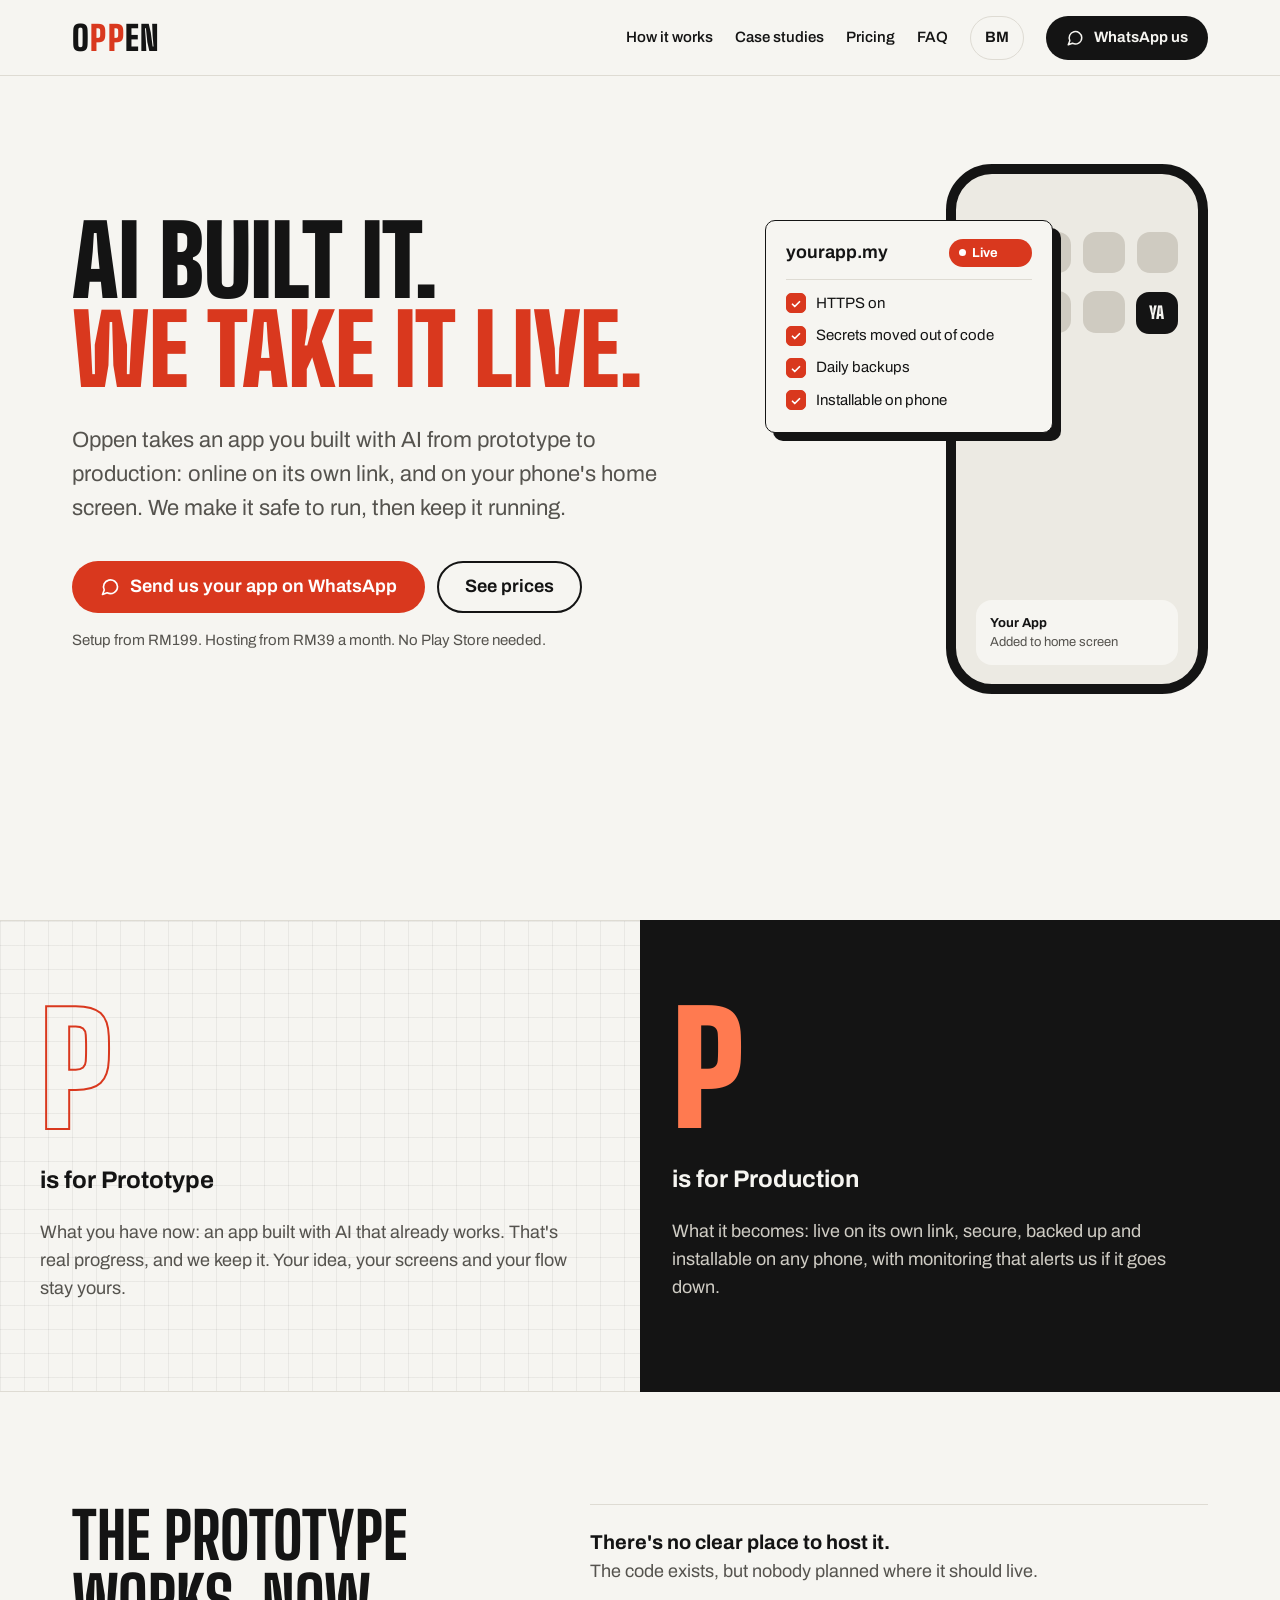
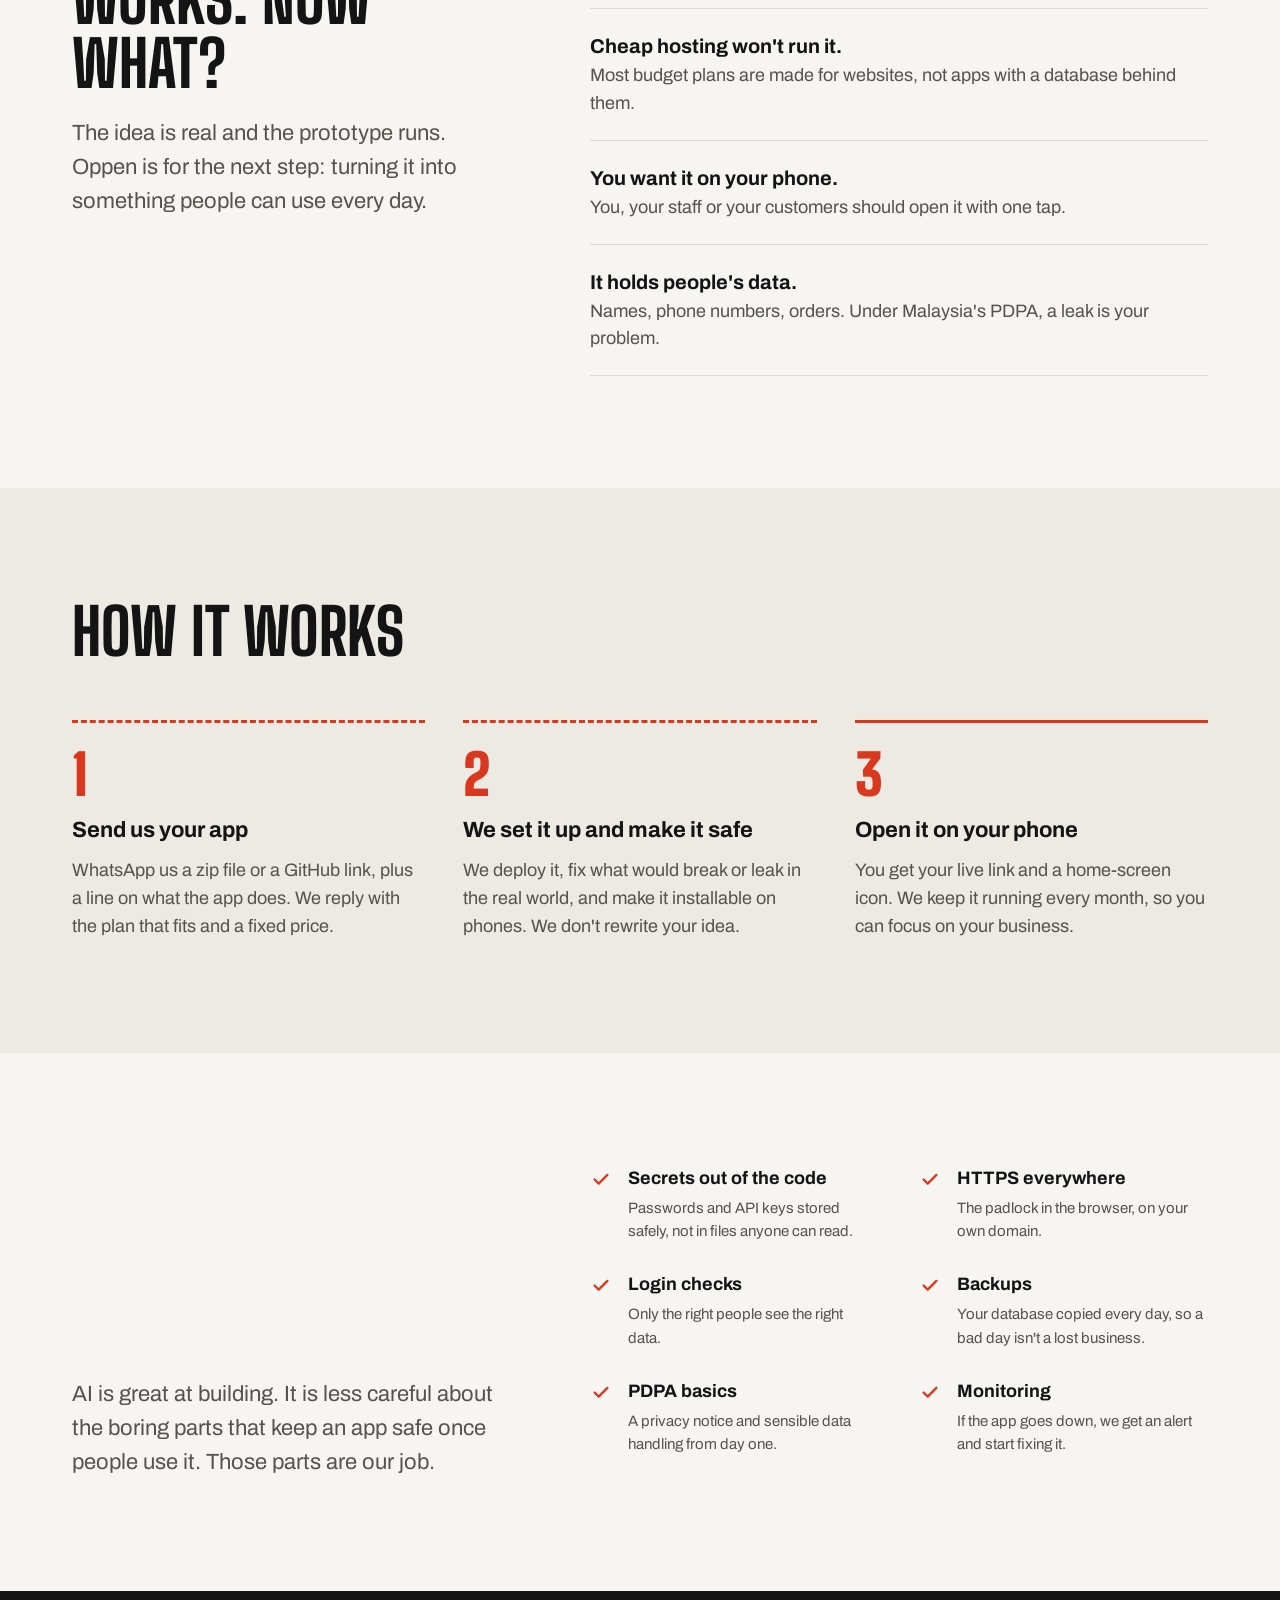
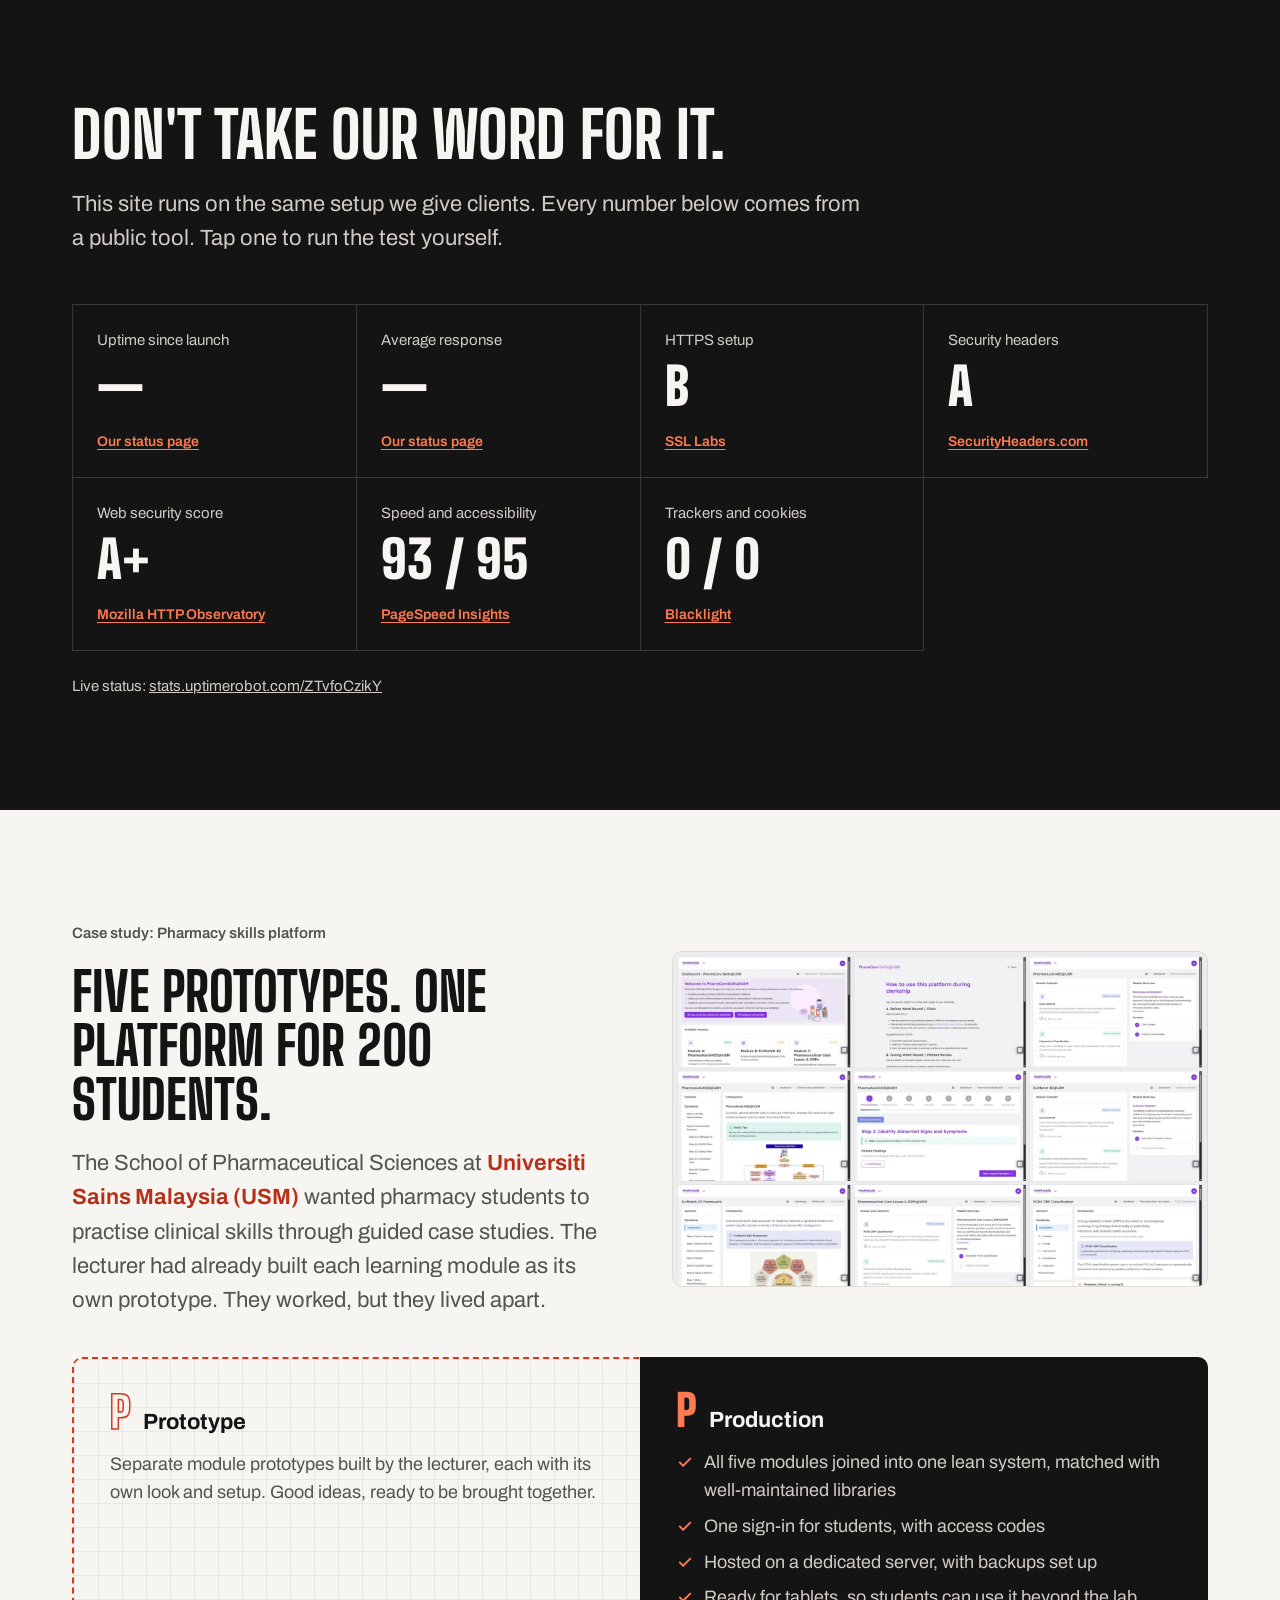
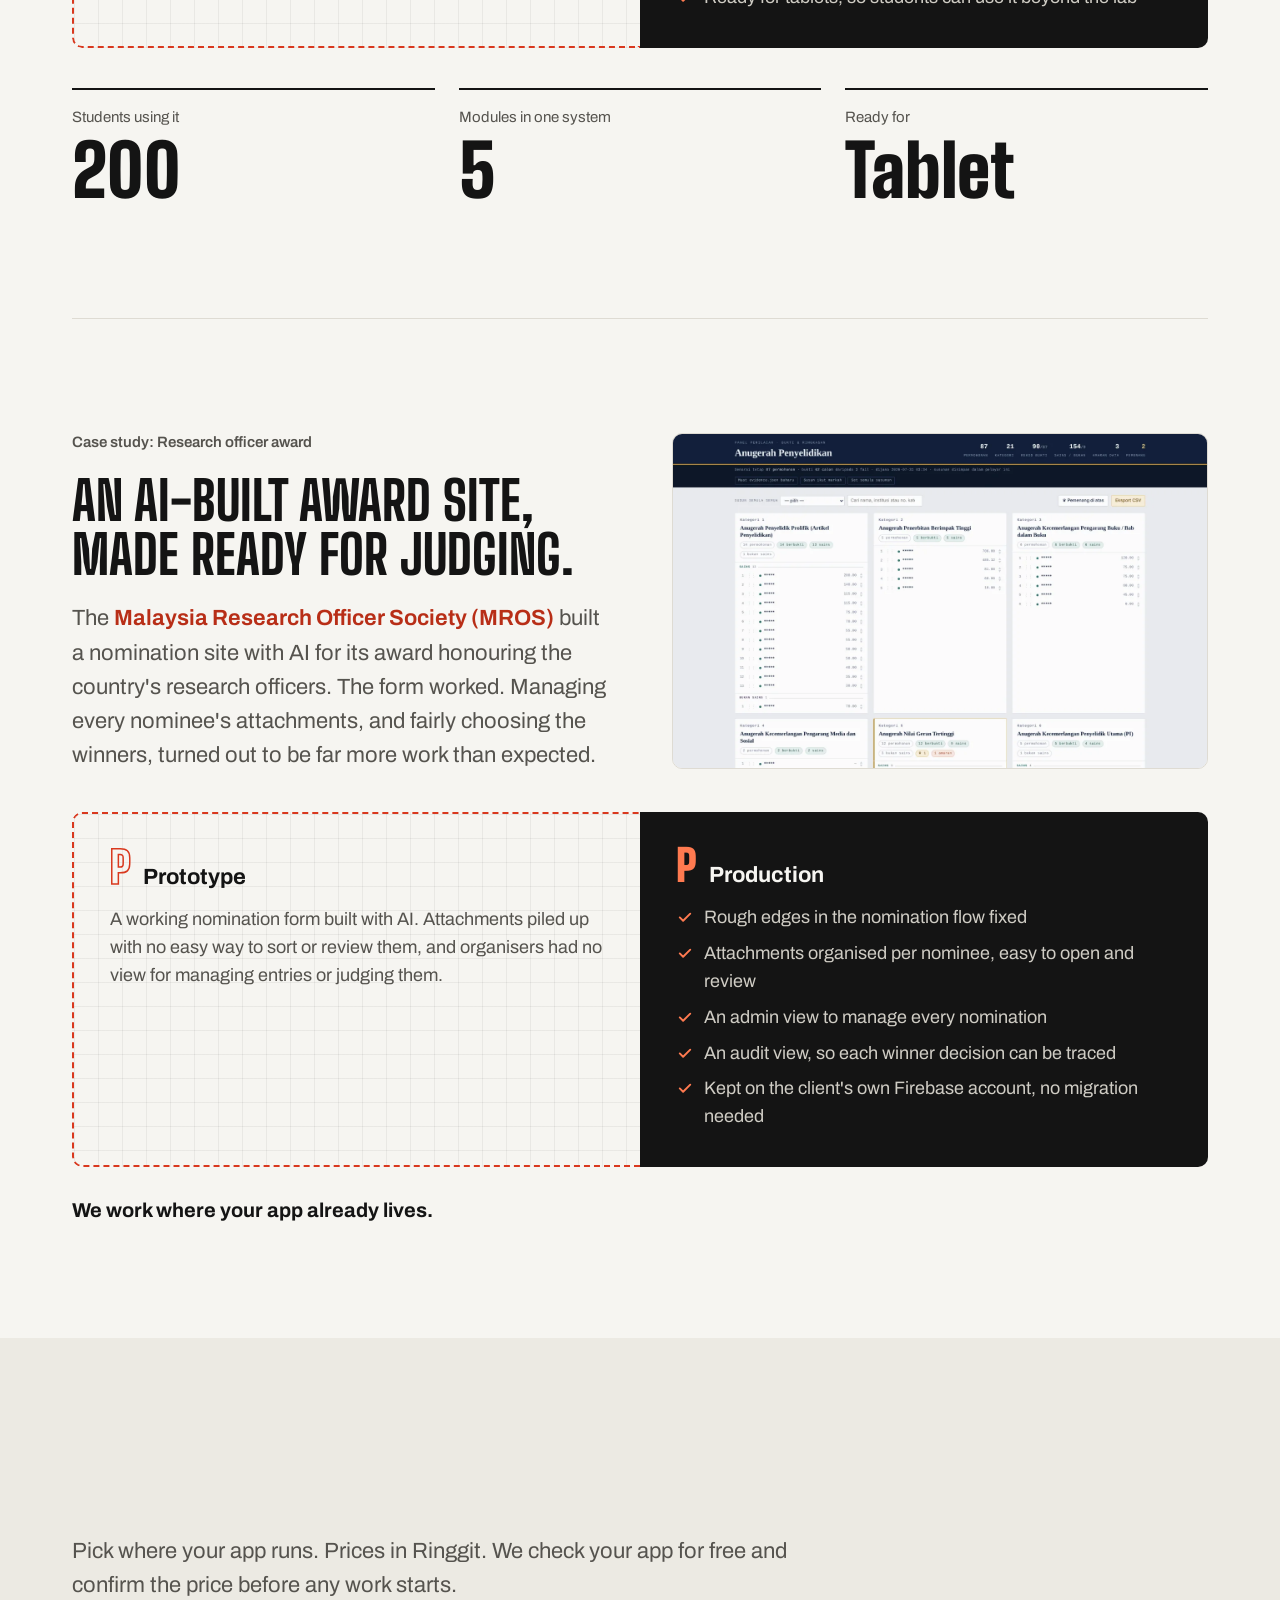
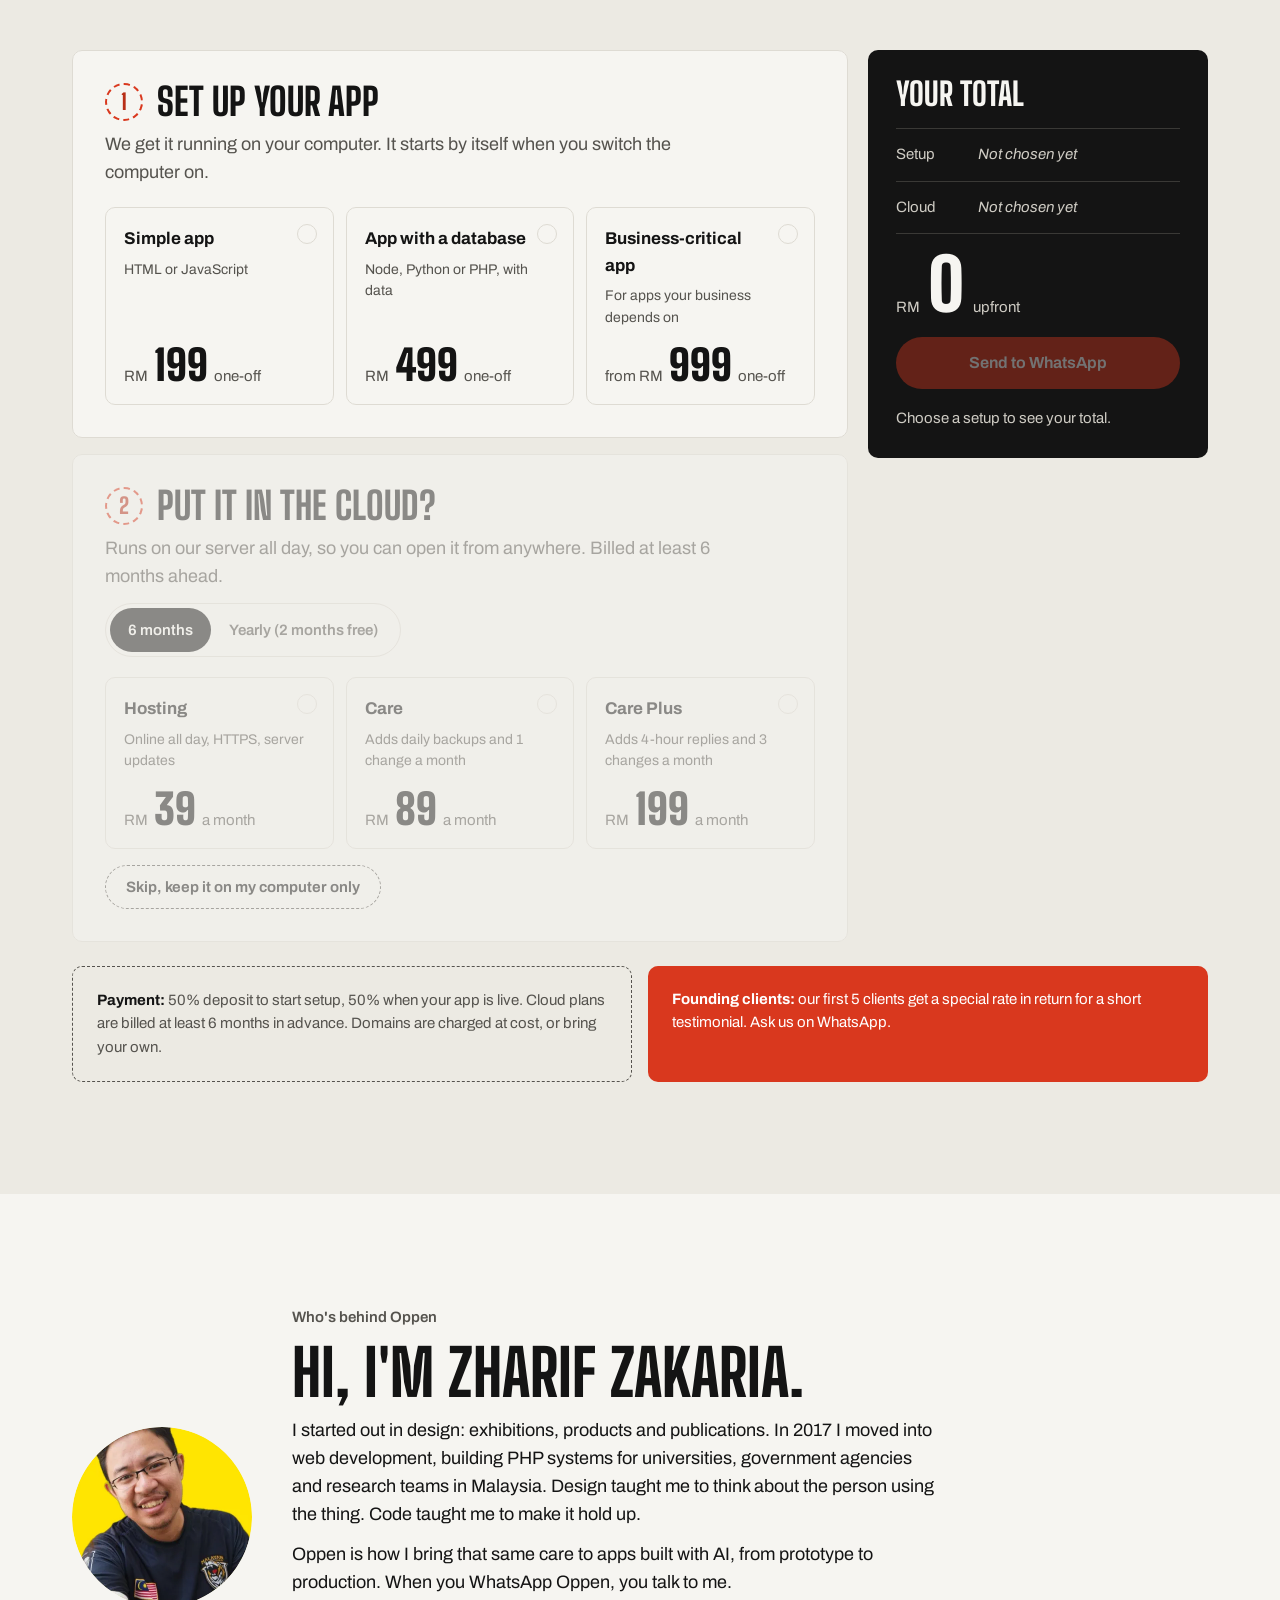
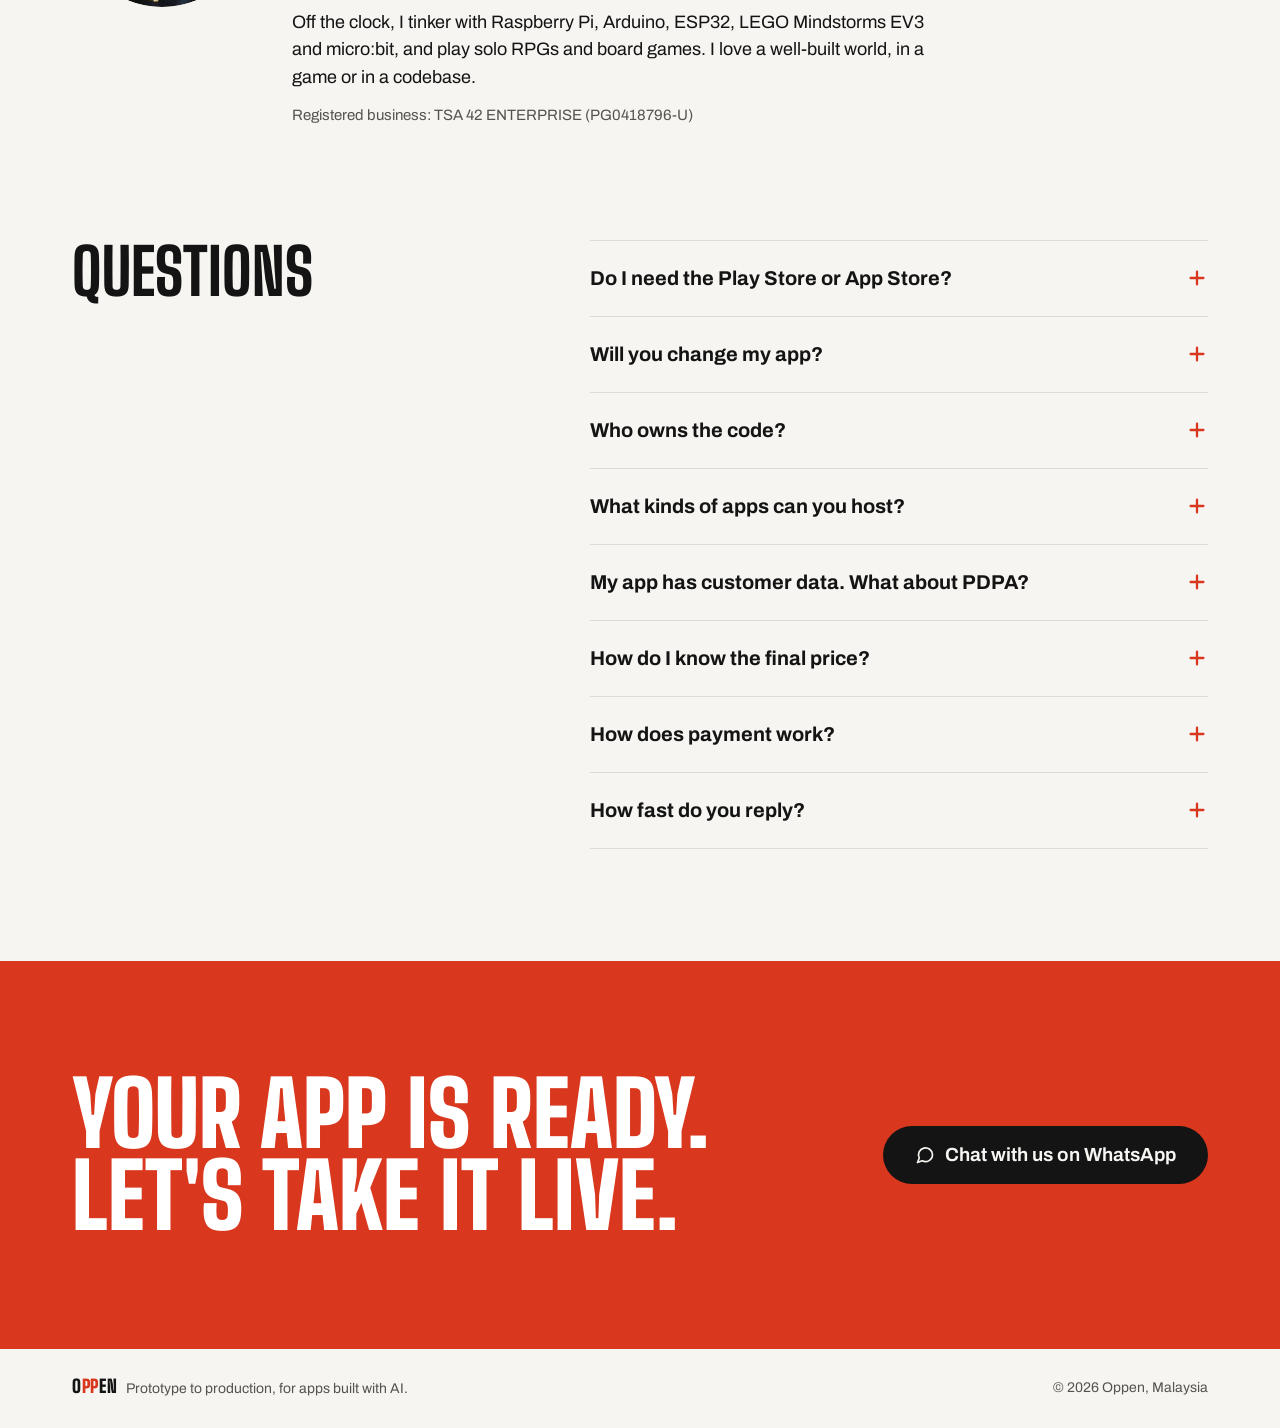
==== index.html @ 7ce80361 "Highlight client names in case studies" ====
<!doctype html>
<html lang="en">
<head>
<meta charset="utf-8">
<meta name="viewport" content="width=device-width, initial-scale=1">
<title>Oppen — AI-built apps, from prototype to production</title>
<link rel="preconnect" href="https://fonts.googleapis.com">
<link rel="preconnect" href="https://fonts.gstatic.com" crossorigin>
<link rel="stylesheet" href="https://fonts.googleapis.com/css2?family=Archivo:wght@400..800&family=Big+Shoulders+Display:wght@300..900&display=swap">
<style>
:root{
  --head:'Big Shoulders Display',sans-serif;
  --paper:#F6F5F1; --panel:#ECEAE3; --ink:#141414; --muted:#55534E; --line:#DEDBD3;
  --blue:#D9381E; --blue-text:#B82E17; --blue-soft:rgba(20,20,20,.06); --green:#D9381E;
  --on-ink:#F6F5F1; --on-ink-muted:#CFCCC4; --ink-line:#3A3936; --green-on-ink:#FF7A50; --blue-on-ink:#FF7A50;
  --s-1:15px; --s0:18px; --s1:24px; --s2:32px; --s3:42px; --s4:56px;
  --wrap:1200px; --gutter:clamp(16px,4vw,32px);
}
*{box-sizing:border-box}
html{scroll-behavior:smooth}
body{margin:0;background:var(--paper);color:var(--ink);font-family:Archivo,system-ui,sans-serif;font-size:var(--s0);line-height:1.55}
img,svg{display:block}
a{color:inherit}
a:hover{color:var(--blue)}
:focus-visible{outline:3px solid var(--blue);outline-offset:3px;border-radius:4px}
.ink :focus-visible,.cta :focus-visible{outline-color:var(--on-ink)}
h1,h2,h3,h4,p,ul,ol,dl,dd{margin:0}
ul,ol{padding:0;list-style:none}
[hidden]{display:none!important}

.wrap{max-width:var(--wrap);margin:0 auto;padding:clamp(64px,9vw,112px) var(--gutter)}
.ink{background:var(--ink);color:var(--on-ink)}
.ink a:hover{color:var(--green-on-ink)}
.panel{background:var(--panel)}

/* Type */
.display{font-weight:800;font-family:var(--head);line-height:1;text-transform:uppercase}
h2.display{font-size:clamp(40px,5vw,64px);max-width:16em}
h3.display{font-size:clamp(34px,4vw,48px)}
.lead{font-size:clamp(19px,1.8vw,22px);max-width:36em;color:var(--muted)}
.ink .lead{color:var(--on-ink-muted)}
.small{font-size:var(--s-1);color:var(--muted)}
.label{font-size:var(--s-1);font-weight:600;color:var(--muted)}
.ink .label,.ink .small{color:var(--on-ink-muted)}
.stack{display:flex;flex-direction:column;gap:20px}
.split{display:grid;grid-template-columns:minmax(0,5fr) minmax(0,7fr);gap:clamp(32px,6vw,80px);align-items:start}

/* Outline = prototype, solid = production */
.grid-paper{background-color:var(--paper);background-image:linear-gradient(var(--blue-soft) 1px,transparent 1px),linear-gradient(90deg,var(--blue-soft) 1px,transparent 1px);background-size:24px 24px}

/* Buttons */
.btn{display:inline-flex;align-items:center;justify-content:center;gap:10px;min-height:52px;padding:0 26px;border-radius:999px;font-weight:650;text-decoration:none;border:2px solid transparent;transition:background-color .15s,color .15s,border-color .15s}
.btn svg{flex-shrink:0}
.btn-live{background:var(--green);color:#fff}
.btn-live:hover{background:#B82E17;color:#fff}
.btn-line{border-color:var(--ink);color:var(--ink)}
.btn-line:hover{background:var(--ink);color:var(--paper)}
.btn-ink{background:var(--ink);color:var(--paper)}
.btn-ink:hover{background:#000;color:#fff}

/* Header */
.site-head{border-bottom:1px solid var(--line)}
.site-head nav{max-width:var(--wrap);margin:0 auto;padding:14px var(--gutter);display:flex;flex-wrap:wrap;align-items:center;justify-content:space-between;gap:12px 24px}
.logo{font-weight:900;font-family:var(--head);font-size:34px;letter-spacing:.04em;line-height:1;text-decoration:none;color:var(--ink)}
.logo span{color:var(--green)}
.nav-links{display:flex;flex-wrap:wrap;align-items:center;gap:4px 22px;font-size:var(--s-1);font-weight:550}
.nav-links a:not(.btn){text-decoration:none;padding:12px 0}
.lang{min-height:44px;padding:0 14px;border:1.5px solid var(--line);border-radius:999px;background:none;font:inherit;font-weight:650;color:var(--ink);cursor:pointer}
.lang:hover{border-color:var(--ink)}
.nav-links .btn{min-height:44px;padding:0 18px}

/* Hero */
.hero{display:grid;grid-template-columns:minmax(0,7fr) minmax(0,5fr);gap:clamp(40px,6vw,72px);align-items:center;padding-top:clamp(48px,7vw,88px)}
.hero h1{font-family:var(--head);font-weight:900;font-size:clamp(52px,7.6vw,100px);line-height:.92;letter-spacing:-.01em;text-transform:uppercase}
.hero h1 span{display:block}
.hero h1 .go-live{color:var(--green);-webkit-text-stroke:2px transparent;animation:go-live 1.1s cubic-bezier(.6,0,.2,1) .35s both}
.hero .lead{margin-top:28px}
.hero-cta{display:flex;flex-wrap:wrap;gap:12px;margin-top:36px}
.hero .small{margin-top:16px}
@keyframes go-live{
  from{font-weight:300;color:transparent;-webkit-text-stroke-color:var(--blue)}
  55%{color:transparent;-webkit-text-stroke-color:var(--blue)}
  to{font-weight:900;color:var(--green);-webkit-text-stroke-color:transparent}
}

.launch{position:relative;min-height:540px;display:flex;justify-content:flex-end}
.phone{width:262px;height:530px;border:10px solid var(--ink);border-radius:46px;background:var(--panel);padding:58px 20px 20px;display:flex;flex-direction:column}
.apps{display:grid;grid-template-columns:repeat(4,minmax(0,1fr));gap:18px 12px}
.apps span{aspect-ratio:1;border-radius:13px;background:#CFCBC1}
.apps .target{background:var(--ink);border:2px solid var(--ink);display:flex;align-items:center;justify-content:center;color:var(--paper);font-weight:900;font-family:var(--head);font-size:17px;animation:land .6s cubic-bezier(.3,1.6,.5,1) 2.55s both}
@keyframes land{
  from{background:transparent;border:2px dashed var(--blue);color:transparent;transform:scale(1)}
  60%{transform:scale(1.14)}
  to{background:var(--ink);border:2px solid var(--ink);color:var(--paper);transform:scale(1)}
}
.toast{margin-top:auto;padding:14px;border-radius:16px;background:var(--paper);font-size:13px;line-height:1.4;animation:rise .45s ease-out 2.9s both}
.toast b{display:block}
.toast span{color:var(--muted)}
@keyframes rise{from{opacity:0;transform:translateY(12px)}}

.deploy{position:absolute;left:0;top:56px;width:288px;max-width:calc(100% - 40px);padding:18px 20px 20px;border-radius:10px;background:var(--paper);border:1.5px solid var(--ink);box-shadow:8px 8px 0 var(--ink);z-index:1}

/* Pointer parallax: JS sets --mx/--my in -1..1; the card sits nearer than the phone */
.launch{--mx:0;--my:0;perspective:1200px}
.phone,.deploy{transition:transform .6s cubic-bezier(.2,.7,.2,1),box-shadow .6s cubic-bezier(.2,.7,.2,1)}
.phone{transform:translate3d(calc(var(--mx) * -10px),calc(var(--my) * -8px),0) rotateY(calc(var(--mx) * 7deg)) rotateX(calc(var(--my) * -5deg))}
.deploy{transform:translate3d(calc(var(--mx) * 22px),calc(var(--my) * 16px),0);box-shadow:calc(8px - var(--mx) * 6px) calc(8px - var(--my) * 6px) 0 var(--ink)}
.deploy-head{display:flex;justify-content:space-between;align-items:center;gap:12px;font-weight:650;padding-bottom:12px;margin-bottom:12px;border-bottom:1px solid var(--line)}
.status{position:relative;display:inline-grid;font-size:13px;font-weight:700}
.status span{grid-area:1/1;display:inline-flex;align-items:center;gap:6px;padding:3px 10px;border-radius:999px;white-space:nowrap}
.st-proto{border:1.5px dashed var(--blue);color:var(--blue-text);animation:fade-out .25s ease 2.45s both}
.st-live{background:var(--green);color:#fff;animation:fade-in .25s ease 2.45s both}
.st-live::before{content:"";width:7px;height:7px;border-radius:50%;background:#fff}
@keyframes fade-out{to{opacity:0}}
@keyframes fade-in{from{opacity:0}}
.deploy ul{display:flex;flex-direction:column;gap:9px;font-size:var(--s-1)}
.deploy li{display:flex;align-items:center;gap:10px;animation:done-text .3s ease calc(.9s + var(--i) * .35s) both}
.box{flex-shrink:0;width:20px;height:20px;border-radius:5px;background:var(--green);border:1.5px solid var(--green);display:flex;align-items:center;justify-content:center;animation:done-box .3s ease calc(.9s + var(--i) * .35s) both}
.box path{stroke-dasharray:20;stroke-dashoffset:0;animation:draw .3s ease calc(1s + var(--i) * .35s) both}
@keyframes done-text{from{color:var(--blue-text)}}
@keyframes done-box{from{background:transparent;border:1.5px dashed var(--blue)}}
@keyframes draw{from{stroke-dashoffset:20}}

/* Two P's: half blueprint, half production */
.two-p{display:grid;grid-template-columns:1fr 1fr}
.two-p > div{padding:clamp(48px,7vw,88px) var(--gutter);display:flex;flex-direction:column;gap:14px}
.two-p .proto-side{border-top:1px solid var(--line);border-bottom:1px solid var(--line)}
.two-p .inner{max-width:calc(var(--wrap) / 2 - var(--gutter));width:100%}
.two-p .proto-side .inner{margin-left:auto}
.big-p{font-weight:900;font-family:var(--head);font-size:clamp(96px,12vw,168px);line-height:.8}
.proto-side .big-p{color:transparent;-webkit-text-stroke:2px var(--blue)}
.prod-side .big-p{color:var(--green-on-ink)}
.two-p h3{font-size:var(--s1);font-weight:700;margin-top:10px}
.proto-side p{color:var(--muted);max-width:30em}
.prod-side p{color:var(--on-ink-muted);max-width:30em}
.why-head{padding-bottom:40px}

/* Lists */
.issues li{padding:22px 0;border-top:1px solid var(--line)}
.issues li:last-child{border-bottom:1px solid var(--line)}
.issues strong{display:block;font-weight:700;font-size:20px}
.issues span{color:var(--muted)}

.steps{display:grid;grid-template-columns:repeat(3,minmax(0,1fr));gap:clamp(20px,3vw,40px);margin-top:56px}
.steps li{padding-top:24px;border-top:3px dashed var(--blue);display:flex;flex-direction:column;gap:10px}
.steps li:last-child{border-top:3px solid var(--green)}
.step-n{font-weight:900;font-family:var(--head);font-size:var(--s4);line-height:1;color:var(--blue)}
.steps li:last-child .step-n{color:var(--green)}
.steps h3{font-size:22px;font-weight:700}
.steps p{color:var(--muted)}

.fixes{display:grid;grid-template-columns:repeat(2,minmax(0,1fr));gap:28px 40px}
.fixes li{display:grid;grid-template-columns:24px 1fr;gap:4px 14px}
.fixes svg{grid-row:span 2;margin-top:3px;color:var(--green)}
.fixes strong{font-weight:700}
.fixes span{color:var(--muted);font-size:var(--s-1)}

/* Proof */
.proofs{display:grid;grid-template-columns:repeat(auto-fill,minmax(250px,1fr));margin-top:48px;padding:1px 0 0 1px}
.proofs li{display:flex;border:1px solid var(--ink-line);margin:-1px 0 0 -1px}
.proofs a{flex-grow:1;display:flex;flex-direction:column;gap:8px;min-height:172px;padding:24px;background:var(--ink);text-decoration:none;color:var(--on-ink);transition:background-color .15s}
.proofs a:hover{background:#1F1E1C;color:var(--on-ink)}
.proofs .k{font-size:var(--s-1);color:var(--on-ink-muted)}
.proofs .v{font-weight:900;font-family:var(--head);font-size:52px;line-height:1}
.proofs .src{margin-top:auto;font-size:14px;font-weight:600;color:var(--green-on-ink);text-decoration:underline;text-underline-offset:3px}
.status-line{margin-top:24px}

/* Case studies */
.case .display{font-size:clamp(36px,4.2vw,56px)}
.case + .case{margin-top:clamp(72px,9vw,112px);padding-top:clamp(72px,9vw,112px);border-top:1px solid var(--line)}
.case-intro{display:grid;grid-template-columns:minmax(0,1fr) minmax(0,1fr);gap:clamp(32px,5vw,64px);align-items:center}
/* Zoom at cursor: JS sets --zx/--zy to the pointer position in % */
.zoom{overflow:hidden;border-radius:10px;border:1px solid var(--line)}
.zoom img{display:block;width:100%;height:auto;transform-origin:var(--zx,50%) var(--zy,50%);transition:transform .25s ease}
@media (hover:hover) and (pointer:fine){
  .zoom{cursor:zoom-in}
  .zoom:hover img{transform:scale(2)}
}
.compare{display:grid;grid-template-columns:minmax(0,1fr) minmax(0,1fr);margin-top:40px;border-radius:10px;overflow:hidden}
.compare > div{padding:clamp(24px,3vw,36px);display:flex;flex-direction:column;gap:12px}
.compare .proto-side{border:2px dashed var(--blue);border-right:0;border-radius:10px 0 0 10px}
.compare h4{display:flex;align-items:baseline;gap:12px;font-size:22px;font-weight:700}
.compare h4 b{font-weight:900;font-family:var(--head);font-size:44px;line-height:.8}
.compare .proto-side h4 b{color:transparent;-webkit-text-stroke:1.5px var(--blue)}
.compare .prod-side h4 b{color:var(--green-on-ink)}
.compare .proto-side p{color:var(--muted)}
.compare ul{display:flex;flex-direction:column;gap:8px;color:var(--on-ink-muted)}
.compare li{display:grid;grid-template-columns:18px 1fr;gap:10px}
.compare li svg{margin-top:4px;color:var(--green-on-ink)}
.stats{display:grid;grid-template-columns:repeat(3,minmax(0,1fr));gap:24px;margin-top:40px}
.stats div{border-top:2px solid var(--ink);padding-top:16px}
.stats dt{font-size:var(--s-1);color:var(--muted)}
.stats dd{font-weight:900;font-family:var(--head);font-size:clamp(40px,6vw,72px);line-height:1;margin-top:4px}
.case-note{margin-top:28px;font-size:20px;font-weight:700}
.client{color:var(--blue-text);font-weight:650}

/* Pricing */
.wizard{display:grid;grid-template-columns:minmax(0,1fr) 340px;gap:20px;margin-top:48px;align-items:start}
.wstep{min-width:0;margin:0;padding:clamp(22px,3vw,32px);border:1.5px solid var(--line);border-radius:10px;background:var(--paper);transition:opacity .3s}
.wstep + .wstep{margin-top:16px}
.wstep:disabled{opacity:.45}
.wstep legend{float:left;width:100%;padding:0;display:flex;align-items:center;gap:14px;font-family:var(--head);font-weight:800;text-transform:uppercase;font-size:clamp(28px,3vw,38px);line-height:1}
.wnum{flex-shrink:0;width:38px;height:38px;border-radius:50%;border:2px dashed var(--blue);color:var(--blue-text);display:inline-flex;align-items:center;justify-content:center;font-size:22px;transition:background-color .25s,color .25s,border-color .25s}
.wstep.done .wnum{background:var(--green);border:2px solid var(--green);color:#fff}
.wsub{clear:both;padding-top:10px;color:var(--muted);max-width:34em}
.whead{clear:both;display:flex;flex-wrap:wrap;align-items:center;justify-content:space-between;gap:12px 20px}
.whead .wsub{padding-top:10px}
.wopts{display:grid;grid-template-columns:repeat(3,minmax(0,1fr));gap:12px;margin-top:20px}
.wopt{position:relative;display:flex;flex-direction:column;gap:6px;padding:18px 18px 16px;border:1.5px solid var(--line);border-radius:10px;background:var(--paper);cursor:pointer;transition:border-color .15s,box-shadow .2s,transform .2s}
.wopt input{position:absolute;opacity:0;pointer-events:none}
.wopt::after{content:"";position:absolute;top:16px;right:16px;width:18px;height:18px;border-radius:50%;border:1.5px solid var(--line);transition:background-color .15s,border-color .15s}
.wopt:hover{border-color:var(--muted)}
.wopt:has(input:checked){border-color:var(--ink);box-shadow:5px 5px 0 var(--ink);transform:translate(-2px,-2px)}
.wopt:has(input:checked)::after{background:var(--green);border-color:var(--green);box-shadow:inset 0 0 0 3px var(--paper)}
.wopt:has(input:focus-visible){outline:3px solid var(--blue);outline-offset:3px}
.wstep:disabled .wopt,.wstep:disabled .wskip{cursor:not-allowed}
.wopt b{font-size:17px;font-weight:700;padding-right:26px}
.wopt .tag{font-size:14px;color:var(--muted)}
.rec{display:none;margin-left:6px;padding:2px 8px;border-radius:999px;background:var(--panel);font-size:12px;font-weight:700;color:var(--blue-text);vertical-align:2px;white-space:nowrap}
.wopt.fits .rec{display:inline-block}
.wprice{margin-top:auto;padding-top:10px;display:flex;align-items:baseline;flex-wrap:wrap;gap:6px}
.wprice .num{display:inline-block;font-family:var(--head);font-weight:900;font-size:42px;line-height:1}
.pre,.unit{font-size:var(--s-1);color:var(--muted)}
.wskip{display:inline-flex;align-items:center;min-height:44px;margin-top:16px;padding:0 20px;border:1.5px dashed var(--muted);border-radius:999px;font-size:var(--s-1);font-weight:650;cursor:pointer;transition:background-color .15s,color .15s,border-color .15s}
.wskip input{position:absolute;opacity:0;pointer-events:none}
.wskip:has(input:checked){background:var(--ink);border:1.5px solid var(--ink);color:var(--paper)}
.wskip:has(input:focus-visible){outline:3px solid var(--blue);outline-offset:3px}

.summary{position:sticky;top:24px;border-radius:10px;padding:28px;display:flex;flex-direction:column;gap:18px}
.summary h3{font-family:var(--head);font-weight:800;text-transform:uppercase;font-size:32px;line-height:1}
.sum-lines{border-top:1px solid var(--ink-line)}
.sum-lines div{display:grid;grid-template-columns:70px 1fr;gap:12px;padding:14px 0;border-bottom:1px solid var(--ink-line);font-size:var(--s-1)}
.sum-lines dt{color:var(--on-ink-muted)}
.sum-lines dd{display:flex;justify-content:space-between;gap:12px;text-align:right}
.sum-lines dd span:first-child{text-align:left;font-weight:600}
.sum-lines dd.empty{color:var(--on-ink-muted);font-style:italic}
.sum-total{display:flex;align-items:baseline;flex-wrap:wrap;gap:8px}
.sum-total .num{display:inline-block;font-family:var(--head);font-weight:900;font-size:72px;line-height:.9}
.summary .pre,.summary .unit{color:var(--on-ink-muted)}
#sum-cta{width:100%;padding:0 16px;font-size:16px}
#sum-cta[aria-disabled="true"]{opacity:.4;pointer-events:none}

.billing{position:relative;display:inline-flex;padding:4px;border-radius:999px;background:var(--paper);border:1.5px solid var(--line)}
.billing::before{content:"";position:absolute;top:4px;bottom:4px;left:var(--thumb-x,4px);width:var(--thumb-w,0);border-radius:999px;background:var(--ink);transition:left .25s cubic-bezier(.4,0,.2,1),width .25s cubic-bezier(.4,0,.2,1)}
.billing button{position:relative;min-height:44px;padding:0 18px;border:0;border-radius:999px;background:none;font:inherit;font-size:var(--s-1);font-weight:600;color:var(--muted);cursor:pointer;transition:color .2s}
.billing button[aria-pressed="true"]{color:var(--paper)}
.price-notes{display:grid;grid-template-columns:1fr 1fr;gap:16px;margin-top:24px;font-size:var(--s-1)}
.price-notes p{padding:22px 24px;border-radius:10px}
.price-notes .terms{border:1.5px dashed var(--muted);color:var(--muted)}
.price-notes .founding{background:var(--green);color:#fff}
.price-notes strong{color:var(--ink);font-weight:700}
.price-notes .founding strong{color:#fff}

/* About + FAQ */
.about{display:flex;flex-wrap:wrap;align-items:center;gap:40px;padding-bottom:0}
.photo{flex:0 0 180px;width:180px;height:180px;border-radius:50%}
.about .stack{flex:1 1 420px;gap:12px}
.about p:not(.label):not(.small){max-width:36em}

.faq{border-top:1px solid var(--line)}
.faq details{border-bottom:1px solid var(--line)}
.faq summary{display:flex;justify-content:space-between;align-items:center;gap:20px;padding:22px 0;font-weight:700;font-size:20px;cursor:pointer;list-style:none}
.faq summary::-webkit-details-marker{display:none}
.faq summary svg{flex-shrink:0;transition:transform .25s ease;color:var(--blue)}
.faq details[open] summary svg{transform:rotate(45deg)}
.faq details p{padding:0 0 24px;color:var(--muted);max-width:40em}
.faq details::details-content{block-size:0;overflow:hidden;transition:block-size .3s ease,content-visibility .3s allow-discrete}
.faq details[open]::details-content{block-size:auto}
:root{interpolate-size:allow-keywords}

/* CTA + footer */
.cta{background:var(--green);color:#fff}
.cta .wrap{display:flex;flex-wrap:wrap;align-items:center;justify-content:space-between;gap:32px}
.cta h2{font-weight:900;font-family:var(--head);font-size:clamp(48px,7vw,96px);line-height:.92;text-transform:uppercase;flex:1 1 520px}
.cta .btn-ink:hover{color:#fff}
.site-foot{max-width:var(--wrap);margin:0 auto;padding:28px var(--gutter);display:flex;flex-wrap:wrap;justify-content:space-between;gap:12px;font-size:14px;color:var(--muted)}
.site-foot .logo{font-size:18px;margin-right:8px}

/* Heading reveal: JS adds .reveal only when motion is allowed, so headings never stay hidden without it */
.reveal{opacity:0;transform:translateY(.3em);clip-path:inset(0 0 100% 0);transition:opacity .6s ease,transform .8s cubic-bezier(.2,.7,.2,1),clip-path .8s cubic-bezier(.2,.7,.2,1)}
.reveal.in{opacity:1;transform:none;clip-path:inset(-.2em -.2em -.2em -.2em)}

main{transition:opacity .15s}
main.swapping{opacity:0}

@media (max-width:900px){
  .hero,.split,.case-intro{grid-template-columns:1fr}
  .launch{justify-content:center;min-height:0}
  .deploy{left:max(0px,calc(50% - 280px))}
  .two-p{grid-template-columns:1fr}
  .two-p .inner{max-width:none}
  .steps,.wizard{grid-template-columns:1fr}
  .summary{position:static}
}
@media (max-width:640px){
  .fixes,.stats,.compare,.price-notes{grid-template-columns:1fr}
  .compare .proto-side{border-right:2px dashed var(--blue);border-bottom:0;border-radius:10px 10px 0 0}
  .deploy{position:relative;top:0;left:0;max-width:none;width:100%;margin-bottom:-40px}
  .launch{flex-direction:column;align-items:center}
  .phone{height:auto;min-height:420px}
  .stats{gap:0}
  .wopts{grid-template-columns:1fr}
}
@media (prefers-reduced-motion:reduce){
  html{scroll-behavior:auto}
  *,*::before,*::after{animation:none!important;transition:none!important}
}
</style>
</head>
<body>
<header class="site-head">
<nav aria-label="Main" data-i18n-aria="navAria">
<a href="#top" class="logo" aria-label="Oppen home" data-i18n-aria="homeAria">O<span>PP</span>EN</a>
<div class="nav-links">
<a href="#how" data-i18n="navHow">How it works</a>
<a href="#work" data-i18n="navWork">Case studies</a>
<a href="#pricing" data-i18n="navPricing">Pricing</a>
<a href="#faq" data-i18n="navFaq">FAQ</a>
<button type="button" class="lang" data-lang-switch lang="ms" aria-label="Baca dalam Bahasa Melayu">BM</button>
<a class="btn btn-ink" data-wa="general" href="https://wa.me/" target="_blank" rel="noopener">
<svg aria-hidden="true" width="18" height="18" viewBox="0 0 24 24" fill="none" stroke="currentColor" stroke-width="2" stroke-linecap="round" stroke-linejoin="round"><path d="M21 11.5a8.4 8.4 0 0 1-12.4 7.4L3 21l2.1-5.4A8.4 8.4 0 1 1 21 11.5z"/></svg>
<span data-i18n="navWa">WhatsApp us</span></a>
</div>
</nav>
</header>

<main>
<section id="top" class="wrap hero">
<div>
<h1><span data-i18n="h1a">AI built it.</span><span class="go-live" data-i18n="h1b">We take it live.</span></h1>
<p class="lead" data-i18n="heroLead">Oppen takes an app you built with AI from prototype to production: online on its own link, and on your phone's home screen. We make it safe to run, then keep it running.</p>
<div class="hero-cta">
<a class="btn btn-live" data-wa="general" href="https://wa.me/" target="_blank" rel="noopener">
<svg aria-hidden="true" width="20" height="20" viewBox="0 0 24 24" fill="none" stroke="currentColor" stroke-width="2" stroke-linecap="round" stroke-linejoin="round"><path d="M21 11.5a8.4 8.4 0 0 1-12.4 7.4L3 21l2.1-5.4A8.4 8.4 0 1 1 21 11.5z"/></svg>
<span data-i18n="heroCta">Send us your app on WhatsApp</span></a>
<a class="btn btn-line" href="#pricing" data-i18n="heroPrices">See prices</a>
</div>
<p class="small" data-i18n="heroNote">Setup from RM199. Hosting from RM39 a month. No Play Store needed.</p>
</div>

<div class="launch" aria-hidden="true">
<div class="deploy">
<div class="deploy-head"><span>yourapp.my</span><span class="status"><span class="st-proto" data-i18n="stProto">Prototype</span><span class="st-live" data-i18n="stLive">Live</span></span></div>
<ul>
<li style="--i:0"><span class="box"><svg width="12" height="12" viewBox="0 0 24 24" fill="none" stroke="#fff" stroke-width="3.5" stroke-linecap="round" stroke-linejoin="round"><path d="M5 12.5l4.5 4.5L19 7.5"/></svg></span><span data-i18n="ck1">HTTPS on</span></li>
<li style="--i:1"><span class="box"><svg width="12" height="12" viewBox="0 0 24 24" fill="none" stroke="#fff" stroke-width="3.5" stroke-linecap="round" stroke-linejoin="round"><path d="M5 12.5l4.5 4.5L19 7.5"/></svg></span><span data-i18n="ck2">Secrets moved out of code</span></li>
<li style="--i:2"><span class="box"><svg width="12" height="12" viewBox="0 0 24 24" fill="none" stroke="#fff" stroke-width="3.5" stroke-linecap="round" stroke-linejoin="round"><path d="M5 12.5l4.5 4.5L19 7.5"/></svg></span><span data-i18n="ck3">Daily backups</span></li>
<li style="--i:3"><span class="box"><svg width="12" height="12" viewBox="0 0 24 24" fill="none" stroke="#fff" stroke-width="3.5" stroke-linecap="round" stroke-linejoin="round"><path d="M5 12.5l4.5 4.5L19 7.5"/></svg></span><span data-i18n="ck4">Installable on phone</span></li>
</ul>
</div>
<div class="phone">
<div class="apps"><span></span><span></span><span></span><span></span><span></span><span></span><span></span><span class="target" data-i18n="appIcon">YA</span></div>
<div class="toast"><b data-i18n="appName">Your App</b><span data-i18n="appAdded">Added to home screen</span></div>
</div>
</div>
</section>

<section aria-labelledby="pp-title">
<div class="wrap why-head" style="padding-top:0"><h2 id="pp-title" class="display" data-i18n="ppTitle">Why two P's?</h2></div>
<div class="two-p">
<div class="proto-side grid-paper"><div class="inner stack">
<div class="big-p" aria-hidden="true">P</div>
<h3 data-i18n="pp1t">is for Prototype</h3>
<p data-i18n="pp1">What you have now: an app built with AI that already works. That's real progress, and we keep it. Your idea, your screens and your flow stay yours.</p>
</div></div>
<div class="prod-side ink"><div class="inner stack">
<div class="big-p" aria-hidden="true">P</div>
<h3 data-i18n="pp2t">is for Production</h3>
<p data-i18n="pp2">What it becomes: live on its own link, secure, backed up and installable on any phone, with monitoring that alerts us if it goes down.</p>
</div></div>
</div>
</section>

<section aria-labelledby="who-title" class="wrap split">
<div class="stack">
<h2 id="who-title" class="display" data-i18n="whoTitle">The prototype works. Now what?</h2>
<p class="lead" data-i18n="whoLead">The idea is real and the prototype runs. Oppen is for the next step: turning it into something people can use every day.</p>
</div>
<ul class="issues">
<li data-i18n="is1"><strong>There's no clear place to host it.</strong><span>The code exists, but nobody planned where it should live.</span></li>
<li data-i18n="is2"><strong>Cheap hosting won't run it.</strong><span>Most budget plans are made for websites, not apps with a database behind them.</span></li>
<li data-i18n="is3"><strong>You want it on your phone.</strong><span>You, your staff or your customers should open it with one tap.</span></li>
<li data-i18n="is4"><strong>It holds people's data.</strong><span>Names, phone numbers, orders. Under Malaysia's PDPA, a leak is your problem.</span></li>
</ul>
</section>

<section id="how" aria-labelledby="how-title" class="panel">
<div class="wrap">
<h2 id="how-title" class="display" data-i18n="howTitle">How it works</h2>
<ol class="steps">
<li><span class="step-n" aria-hidden="true">1</span><h3 data-i18n="st1t">Send us your app</h3><p data-i18n="st1">WhatsApp us a zip file or a GitHub link, plus a line on what the app does. We reply with the plan that fits and a fixed price.</p></li>
<li><span class="step-n" aria-hidden="true">2</span><h3 data-i18n="st2t">We set it up and make it safe</h3><p data-i18n="st2">We deploy it, fix what would break or leak in the real world, and make it installable on phones. We don't rewrite your idea.</p></li>
<li><span class="step-n" aria-hidden="true">3</span><h3 data-i18n="st3t">Open it on your phone</h3><p data-i18n="st3">You get your live link and a home-screen icon. We keep it running every month, so you can focus on your business.</p></li>
</ol>
</div>
</section>

<section aria-labelledby="fix-title" class="wrap split">
<div class="stack">
<h2 id="fix-title" class="display" data-i18n="fixTitle">We don't replace your app. We back it up.</h2>
<p class="lead" data-i18n="fixLead">AI is great at building. It is less careful about the boring parts that keep an app safe once people use it. Those parts are our job.</p>
</div>
<ul class="fixes">
<li><svg aria-hidden="true" width="22" height="22" viewBox="0 0 24 24" fill="none" stroke="currentColor" stroke-width="2.5" stroke-linecap="round" stroke-linejoin="round"><path d="M5 12.5l4.5 4.5L19 7.5"/></svg><strong data-i18n="fx1t">Secrets out of the code</strong><span data-i18n="fx1">Passwords and API keys stored safely, not in files anyone can read.</span></li>
<li><svg aria-hidden="true" width="22" height="22" viewBox="0 0 24 24" fill="none" stroke="currentColor" stroke-width="2.5" stroke-linecap="round" stroke-linejoin="round"><path d="M5 12.5l4.5 4.5L19 7.5"/></svg><strong data-i18n="fx2t">HTTPS everywhere</strong><span data-i18n="fx2">The padlock in the browser, on your own domain.</span></li>
<li><svg aria-hidden="true" width="22" height="22" viewBox="0 0 24 24" fill="none" stroke="currentColor" stroke-width="2.5" stroke-linecap="round" stroke-linejoin="round"><path d="M5 12.5l4.5 4.5L19 7.5"/></svg><strong data-i18n="fx3t">Login checks</strong><span data-i18n="fx3">Only the right people see the right data.</span></li>
<li><svg aria-hidden="true" width="22" height="22" viewBox="0 0 24 24" fill="none" stroke="currentColor" stroke-width="2.5" stroke-linecap="round" stroke-linejoin="round"><path d="M5 12.5l4.5 4.5L19 7.5"/></svg><strong data-i18n="fx4t">Backups</strong><span data-i18n="fx4">Your database copied every day, so a bad day isn't a lost business.</span></li>
<li><svg aria-hidden="true" width="22" height="22" viewBox="0 0 24 24" fill="none" stroke="currentColor" stroke-width="2.5" stroke-linecap="round" stroke-linejoin="round"><path d="M5 12.5l4.5 4.5L19 7.5"/></svg><strong data-i18n="fx5t">PDPA basics</strong><span data-i18n="fx5">A privacy notice and sensible data handling from day one.</span></li>
<li><svg aria-hidden="true" width="22" height="22" viewBox="0 0 24 24" fill="none" stroke="currentColor" stroke-width="2.5" stroke-linecap="round" stroke-linejoin="round"><path d="M5 12.5l4.5 4.5L19 7.5"/></svg><strong data-i18n="fx6t">Monitoring</strong><span data-i18n="fx6">If the app goes down, we get an alert and start fixing it.</span></li>
</ul>
</section>

<section id="proof" aria-labelledby="proof-title" class="ink">
<div class="wrap">
<div class="stack">
<h2 id="proof-title" class="display" data-i18n="proofTitle">Don't take our word for it.</h2>
<p class="lead" data-i18n="proofLead">This site runs on the same setup we give clients. Every number below comes from a public tool. Tap one to run the test yourself.</p>
</div>
<ul class="proofs">
<li><a href="https://stats.uptimerobot.com/ZTvfoCzikY" target="_blank" rel="noopener"><span class="k" data-i18n="pr1">Uptime since launch</span><span class="v" id="up-ratio">—</span><span class="src" data-i18n="prOurs">Our status page</span></a></li>
<li><a href="https://stats.uptimerobot.com/ZTvfoCzikY" target="_blank" rel="noopener"><span class="k" data-i18n="pr2">Average response</span><span class="v" id="up-ms">—</span><span class="src" data-i18n="prOurs2">Our status page</span></a></li>
<li><a href="https://www.ssllabs.com/ssltest/analyze.html?d=oppen.zharifzakaria.workers.dev" target="_blank" rel="noopener"><span class="k" data-i18n="pr3">HTTPS setup</span><span class="v" data-i18n="grade1">B</span><span class="src">SSL Labs</span></a></li>
<li><a href="https://securityheaders.com/?q=https%3A%2F%2Foppen.zharifzakaria.workers.dev&amp;followRedirects=on" target="_blank" rel="noopener"><span class="k" data-i18n="pr4">Security headers</span><span class="v" data-i18n="grade2">A</span><span class="src">SecurityHeaders.com</span></a></li>
<li><a href="https://developer.mozilla.org/en-US/observatory/analyze?host=oppen.zharifzakaria.workers.dev" target="_blank" rel="noopener"><span class="k" data-i18n="pr5">Web security score</span><span class="v" data-i18n="grade3">A+</span><span class="src">Mozilla HTTP Observatory</span></a></li>
<li><a href="https://pagespeed.web.dev/analysis?url=https%3A%2F%2Foppen.zharifzakaria.workers.dev" target="_blank" rel="noopener"><span class="k" data-i18n="pr6">Speed and accessibility</span><span class="v" data-i18n="score">93 / 95</span><span class="src">PageSpeed Insights</span></a></li>
<li><a href="https://themarkup.org/blacklight?url=oppen.zharifzakaria.workers.dev" target="_blank" rel="noopener"><span class="k" data-i18n="pr7">Trackers and cookies</span><span class="v">0 / 0</span><span class="src">Blacklight</span></a></li>
</ul>
<p class="small status-line"><span data-i18n="statusLive">Live status:</span> <a href="https://stats.uptimerobot.com/ZTvfoCzikY" target="_blank" rel="noopener">stats.uptimerobot.com/ZTvfoCzikY</a></p>
</div>
</section>

<section id="work" aria-labelledby="case-title">
<div class="wrap">
<article class="case">
<div class="case-intro">
<div class="stack">
<p class="label" data-i18n="c1Label">Case study: Pharmacy skills platform</p>
<h2 id="case-title" class="display" data-i18n="c1Title">Five prototypes. One platform for 200 students.</h2>
<p class="lead" data-i18n="c1Lead">The School of Pharmaceutical Sciences at <strong class="client">Universiti Sains Malaysia (USM)</strong> wanted pharmacy students to practise clinical skills through guided case studies. The lecturer had already built each learning module as its own prototype. They worked, but they lived apart.</p>
</div>
<div class="zoom"><img src="case-pharmacy.webp" width="1600" height="1000" loading="lazy" alt="Student views of the PharmCare Skills platform: dashboard, learning modules and step-by-step case studies" aria-label="Student views of the PharmCare Skills platform: dashboard, learning modules and step-by-step case studies" data-i18n-aria="c1Shot"></div>
</div>
<div class="compare">
<div class="proto-side grid-paper">
<h4><b aria-hidden="true">P</b><span data-i18n="proto">Prototype</span></h4>
<p data-i18n="c1Proto">Separate module prototypes built by the lecturer, each with its own look and setup. Good ideas, ready to be brought together.</p>
</div>
<div class="prod-side ink">
<h4><b aria-hidden="true">P</b><span data-i18n="prod">Production</span></h4>
<ul>
<li><svg aria-hidden="true" width="18" height="18" viewBox="0 0 24 24" fill="none" stroke="currentColor" stroke-width="2.5" stroke-linecap="round" stroke-linejoin="round"><path d="M5 12.5l4.5 4.5L19 7.5"/></svg><span data-i18n="c1p1">All five modules joined into one lean system, matched with well-maintained libraries</span></li>
<li><svg aria-hidden="true" width="18" height="18" viewBox="0 0 24 24" fill="none" stroke="currentColor" stroke-width="2.5" stroke-linecap="round" stroke-linejoin="round"><path d="M5 12.5l4.5 4.5L19 7.5"/></svg><span data-i18n="c1p2">One sign-in for students, with access codes</span></li>
<li><svg aria-hidden="true" width="18" height="18" viewBox="0 0 24 24" fill="none" stroke="currentColor" stroke-width="2.5" stroke-linecap="round" stroke-linejoin="round"><path d="M5 12.5l4.5 4.5L19 7.5"/></svg><span data-i18n="c1p3">Hosted on a dedicated server, with backups set up</span></li>
<li><svg aria-hidden="true" width="18" height="18" viewBox="0 0 24 24" fill="none" stroke="currentColor" stroke-width="2.5" stroke-linecap="round" stroke-linejoin="round"><path d="M5 12.5l4.5 4.5L19 7.5"/></svg><span data-i18n="c1p4">Ready for tablets, so students can use it beyond the lab</span></li>
</ul>
</div>
</div>
<dl class="stats">
<div><dt data-i18n="stat1">Students using it</dt><dd>200</dd></div>
<div><dt data-i18n="stat2">Modules in one system</dt><dd>5</dd></div>
<div><dt data-i18n="stat3">Ready for</dt><dd data-i18n="stat3v">Tablet</dd></div>
</dl>
</article>

<article class="case">
<div class="case-intro">
<div class="stack">
<p class="label" data-i18n="c2Label">Case study: Research officer award</p>
<h3 class="display" data-i18n="c2Title">An AI-built award site, made ready for judging.</h3>
<p class="lead" data-i18n="c2Lead">The <strong class="client">Malaysia Research Officer Society (MROS)</strong> built a nomination site with AI for its award honouring the country's research officers. The form worked. Managing every nominee's attachments, and fairly choosing the winners, turned out to be far more work than expected.</p>
</div>
<div class="zoom"><img src="case-award.webp" width="1280" height="800" loading="lazy" alt="Judging panel: nominations grouped by award category and ranked by score, with winners marked" aria-label="Judging panel: nominations grouped by award category and ranked by score, with winners marked" data-i18n-aria="c2Shot"></div>
</div>
<div class="compare">
<div class="proto-side grid-paper">
<h4><b aria-hidden="true">P</b><span data-i18n="proto2">Prototype</span></h4>
<p data-i18n="c2Proto">A working nomination form built with AI. Attachments piled up with no easy way to sort or review them, and organisers had no view for managing entries or judging them.</p>
</div>
<div class="prod-side ink">
<h4><b aria-hidden="true">P</b><span data-i18n="prod2">Production</span></h4>
<ul>
<li><svg aria-hidden="true" width="18" height="18" viewBox="0 0 24 24" fill="none" stroke="currentColor" stroke-width="2.5" stroke-linecap="round" stroke-linejoin="round"><path d="M5 12.5l4.5 4.5L19 7.5"/></svg><span data-i18n="c2p1">Rough edges in the nomination flow fixed</span></li>
<li><svg aria-hidden="true" width="18" height="18" viewBox="0 0 24 24" fill="none" stroke="currentColor" stroke-width="2.5" stroke-linecap="round" stroke-linejoin="round"><path d="M5 12.5l4.5 4.5L19 7.5"/></svg><span data-i18n="c2p2">Attachments organised per nominee, easy to open and review</span></li>
<li><svg aria-hidden="true" width="18" height="18" viewBox="0 0 24 24" fill="none" stroke="currentColor" stroke-width="2.5" stroke-linecap="round" stroke-linejoin="round"><path d="M5 12.5l4.5 4.5L19 7.5"/></svg><span data-i18n="c2p3">An admin view to manage every nomination</span></li>
<li><svg aria-hidden="true" width="18" height="18" viewBox="0 0 24 24" fill="none" stroke="currentColor" stroke-width="2.5" stroke-linecap="round" stroke-linejoin="round"><path d="M5 12.5l4.5 4.5L19 7.5"/></svg><span data-i18n="c2p4">An audit view, so each winner decision can be traced</span></li>
<li><svg aria-hidden="true" width="18" height="18" viewBox="0 0 24 24" fill="none" stroke="currentColor" stroke-width="2.5" stroke-linecap="round" stroke-linejoin="round"><path d="M5 12.5l4.5 4.5L19 7.5"/></svg><span data-i18n="c2p5">Kept on the client's own Firebase account, no migration needed</span></li>
</ul>
</div>
</div>
<p class="case-note" data-i18n="c2Note">We work where your app already lives.</p>
</article>
</div>
</section>

<section id="pricing" aria-labelledby="price-title" class="panel">
<div class="wrap">
<div class="stack">
<h2 id="price-title" class="display" data-i18n="priceTitle">Simple prices</h2>
<p class="lead" data-i18n="priceLead">Pick where your app runs. Prices in Ringgit. We check your app for free and confirm the price before any work starts.</p>
</div>

<div class="wizard">
<div class="wsteps">
<fieldset class="wstep" id="w-setup">
<legend><span class="wnum" aria-hidden="true">1</span><span data-i18n="w1Title">Set up your app</span></legend>
<p class="wsub" data-i18n="w1Sub">We get it running on your computer. It starts by itself when you switch the computer on.</p>
<div class="wopts">
<label class="wopt"><input type="radio" name="setup" value="0" data-price="199"><b data-i18n="cp1">Simple app</b><span class="tag" data-i18n="lp1t">HTML or JavaScript</span><span class="wprice"><span class="pre">RM</span><span class="num">199</span><span class="unit" data-i18n="locUnit">one-off</span></span></label>
<label class="wopt"><input type="radio" name="setup" value="1" data-price="499"><b data-i18n="cp2">App with a database</b><span class="tag" data-i18n="lp2t">Node, Python or PHP, with data</span><span class="wprice"><span class="pre">RM</span><span class="num">499</span><span class="unit" data-i18n="locUnit">one-off</span></span></label>
<label class="wopt"><input type="radio" name="setup" value="2" data-price="999"><b data-i18n="cp3">Business-critical app</b><span class="tag" data-i18n="lp3t">For apps your business depends on</span><span class="wprice"><span class="pre" data-i18n="locFrom">from RM</span><span class="num">999</span><span class="unit" data-i18n="locUnit">one-off</span></span></label>
</div>
</fieldset>

<fieldset class="wstep" id="w-cloud" disabled>
<legend><span class="wnum" aria-hidden="true">2</span><span data-i18n="w2Title">Put it in the cloud?</span></legend>
<div class="whead">
<p class="wsub" data-i18n="w2Sub">Runs on our server all day, so you can open it from anywhere. Billed at least 6 months ahead.</p>
<div class="billing" role="group" aria-label="Billing period" data-i18n-aria="billingAria">
<button type="button" data-pick="monthly" aria-pressed="true" data-i18n="monthly">6 months</button>
<button type="button" data-pick="yearly" aria-pressed="false" data-i18n="yearly">Yearly (2 months free)</button>
</div>
</div>
<div class="wopts">
<label class="wopt"><input type="radio" name="cloud" value="0"><b>Hosting <span class="rec" data-i18n="rec">Fits your app</span></b><span class="tag" data-i18n="ht1">Online all day, HTTPS, server updates</span><span class="wprice"><span class="pre">RM</span><span class="num" data-monthly="39">39</span><span class="unit" data-unit>a month</span></span></label>
<label class="wopt"><input type="radio" name="cloud" value="1"><b>Care <span class="rec" data-i18n="rec">Fits your app</span></b><span class="tag" data-i18n="ht2">Adds daily backups and 1 change a month</span><span class="wprice"><span class="pre">RM</span><span class="num" data-monthly="89">89</span><span class="unit" data-unit>a month</span></span></label>
<label class="wopt"><input type="radio" name="cloud" value="2"><b>Care Plus <span class="rec" data-i18n="rec">Fits your app</span></b><span class="tag" data-i18n="ht3">Adds 4-hour replies and 3 changes a month</span><span class="wprice"><span class="pre">RM</span><span class="num" data-monthly="199">199</span><span class="unit" data-unit>a month</span></span></label>
</div>
<label class="wskip"><input type="checkbox" id="w-skip" value="skip"><span data-i18n="wSkip">Skip, keep it on my computer only</span></label>
</fieldset>
</div>

<aside class="summary ink" aria-labelledby="sum-title">
<h3 id="sum-title" data-i18n="sumTitle">Your total</h3>
<dl class="sum-lines">
<div><dt data-i18n="sumSetup">Setup</dt><dd id="sum-setup"></dd></div>
<div><dt data-i18n="sumCloud">Cloud</dt><dd id="sum-cloud"></dd></div>
</dl>
<div aria-live="polite">
<p class="sum-total"><span class="pre" id="sum-pre">RM</span><span class="num" id="sum-num">0</span><span class="unit" data-i18n="sumUnit">upfront</span></p>
</div>
<a class="btn btn-live" id="sum-cta" target="_blank" rel="noopener" aria-disabled="true" tabindex="-1" data-i18n="sumCta">Send to WhatsApp</a>
<p class="small" id="sum-hint" data-i18n="sumHint">Choose a setup to see your total.</p>
</aside>
</div>

<div class="price-notes">
<p class="terms" data-i18n="terms"><strong>Payment:</strong> 50% deposit to start setup, 50% when your app is live. Cloud plans are billed at least 6 months in advance. Domains are charged at cost, or bring your own.</p>
<p class="founding" data-i18n="founding"><strong>Founding clients:</strong> our first 5 clients get a special rate in return for a short testimonial. Ask us on WhatsApp.</p>
</div>
</div>
</section>

<section id="about" aria-labelledby="about-title" class="wrap about">
<img class="photo" src="zharif.webp" alt="Zharif Zakaria" width="180" height="180">
<div class="stack">
<p class="label" data-i18n="aboutLabel">Who's behind Oppen</p>
<h2 id="about-title" class="display" data-i18n="aboutTitle">Hi, I'm Zharif Zakaria.</h2>
<p data-i18n="aboutBody">I started out in design: exhibitions, products and publications. In 2017 I moved into web development, building PHP systems for universities, government agencies and research teams in Malaysia. Design taught me to think about the person using the thing. Code taught me to make it hold up.</p>
<p data-i18n="aboutBody2">Oppen is how I bring that same care to apps built with AI, from prototype to production. When you WhatsApp Oppen, you talk to me.</p>
<p data-i18n="aboutHobby">Off the clock, I tinker with Raspberry Pi, Arduino, ESP32, LEGO Mindstorms EV3 and micro:bit, and play solo RPGs and board games. I love a well-built world, in a game or in a codebase.</p>
<p class="small" data-i18n="ssm">Registered business: TSA 42 ENTERPRISE (PG0418796-U)</p>
</div>
</section>

<section id="faq" aria-labelledby="faq-title" class="wrap split">
<h2 id="faq-title" class="display" data-i18n="faqTitle">Questions</h2>
<div class="faq">
<details><summary><span data-i18n="q1">Do I need the Play Store or App Store?</span><svg aria-hidden="true" width="22" height="22" viewBox="0 0 24 24" fill="none" stroke="currentColor" stroke-width="2.5" stroke-linecap="round"><path d="M12 5v14M5 12h14"/></svg></summary><p data-i18n="a1">No. Your app installs from the browser straight onto the home screen, on Android and iPhone. For staff-only apps on Android, we can also give you an installable APK file.</p></details>
<details><summary><span data-i18n="q2">Will you change my app?</span><svg aria-hidden="true" width="22" height="22" viewBox="0 0 24 24" fill="none" stroke="currentColor" stroke-width="2.5" stroke-linecap="round"><path d="M12 5v14M5 12h14"/></svg></summary><p data-i18n="a2">Only what it needs to run safely in public. We tell you what we changed and why. Your idea, your screens and your features stay yours.</p></details>
<details><summary><span data-i18n="q3">Who owns the code?</span><svg aria-hidden="true" width="22" height="22" viewBox="0 0 24 24" fill="none" stroke="currentColor" stroke-width="2.5" stroke-linecap="round"><path d="M12 5v14M5 12h14"/></svg></summary><p data-i18n="a3">You do. If you ever leave, we hand you everything you need to move it.</p></details>
<details><summary><span data-i18n="q4">What kinds of apps can you host?</span><svg aria-hidden="true" width="22" height="22" viewBox="0 0 24 24" fill="none" stroke="currentColor" stroke-width="2.5" stroke-linecap="round"><path d="M12 5v14M5 12h14"/></svg></summary><p data-i18n="a4">Simple HTML apps, and apps built in Node, Python or PHP with a database: booking systems, order forms, member lists, internal tools. We can host it for you, or work inside your own hosting or cloud account. Send it over and we'll tell you which plan fits.</p></details>
<details><summary><span data-i18n="q5">My app has customer data. What about PDPA?</span><svg aria-hidden="true" width="22" height="22" viewBox="0 0 24 24" fill="none" stroke="currentColor" stroke-width="2.5" stroke-linecap="round"><path d="M12 5v14M5 12h14"/></svg></summary><p data-i18n="a5">We set up the basics: a privacy notice, safe storage and backups. When we host your data, we sign simple written terms on how we handle it. For full legal advice, talk to a lawyer.</p></details>
<details><summary><span data-i18n="q6">How do I know the final price?</span><svg aria-hidden="true" width="22" height="22" viewBox="0 0 24 24" fill="none" stroke="currentColor" stroke-width="2.5" stroke-linecap="round"><path d="M12 5v14M5 12h14"/></svg></summary><p data-i18n="a6">Send us your app and we take a free look. We confirm a fixed price and timeline before any work starts. If an app needs rebuilding rather than fixing, we tell you and quote that separately.</p></details>
<details><summary><span data-i18n="q7">How does payment work?</span><svg aria-hidden="true" width="22" height="22" viewBox="0 0 24 24" fill="none" stroke="currentColor" stroke-width="2.5" stroke-linecap="round"><path d="M12 5v14M5 12h14"/></svg></summary><p data-i18n="a7">Setup is 50% deposit to start and 50% when your app is live. Cloud plans are billed at least 6 months in advance.</p></details>
<details><summary><span data-i18n="q8">How fast do you reply?</span><svg aria-hidden="true" width="22" height="22" viewBox="0 0 24 24" fill="none" stroke="currentColor" stroke-width="2.5" stroke-linecap="round"><path d="M12 5v14M5 12h14"/></svg></summary><p data-i18n="a8">Within 1 working day on Hosting and Care. Within 4 working hours on Care Plus.</p></details>
</div>
</section>

<section aria-labelledby="cta-title" class="cta">
<div class="wrap">
<h2 id="cta-title" data-i18n="ctaTitle">Your app is ready.<br>Let's take it live.</h2>
<a class="btn btn-ink" data-wa="general" href="https://wa.me/" target="_blank" rel="noopener" style="min-height:58px;padding:0 30px;font-size:19px">
<svg aria-hidden="true" width="20" height="20" viewBox="0 0 24 24" fill="none" stroke="currentColor" stroke-width="2" stroke-linecap="round" stroke-linejoin="round"><path d="M21 11.5a8.4 8.4 0 0 1-12.4 7.4L3 21l2.1-5.4A8.4 8.4 0 1 1 21 11.5z"/></svg>
<span data-i18n="ctaBtn">Chat with us on WhatsApp</span></a>
</div>
</section>
</main>

<footer class="site-foot">
<span><span class="logo">O<span>PP</span>EN</span><span data-i18n="footTag">Prototype to production, for apps built with AI.</span></span>
<span data-i18n="footCopy">© 2026 Oppen, Malaysia</span>
</footer>

<script src="app.js"></script>
</body>
</html>
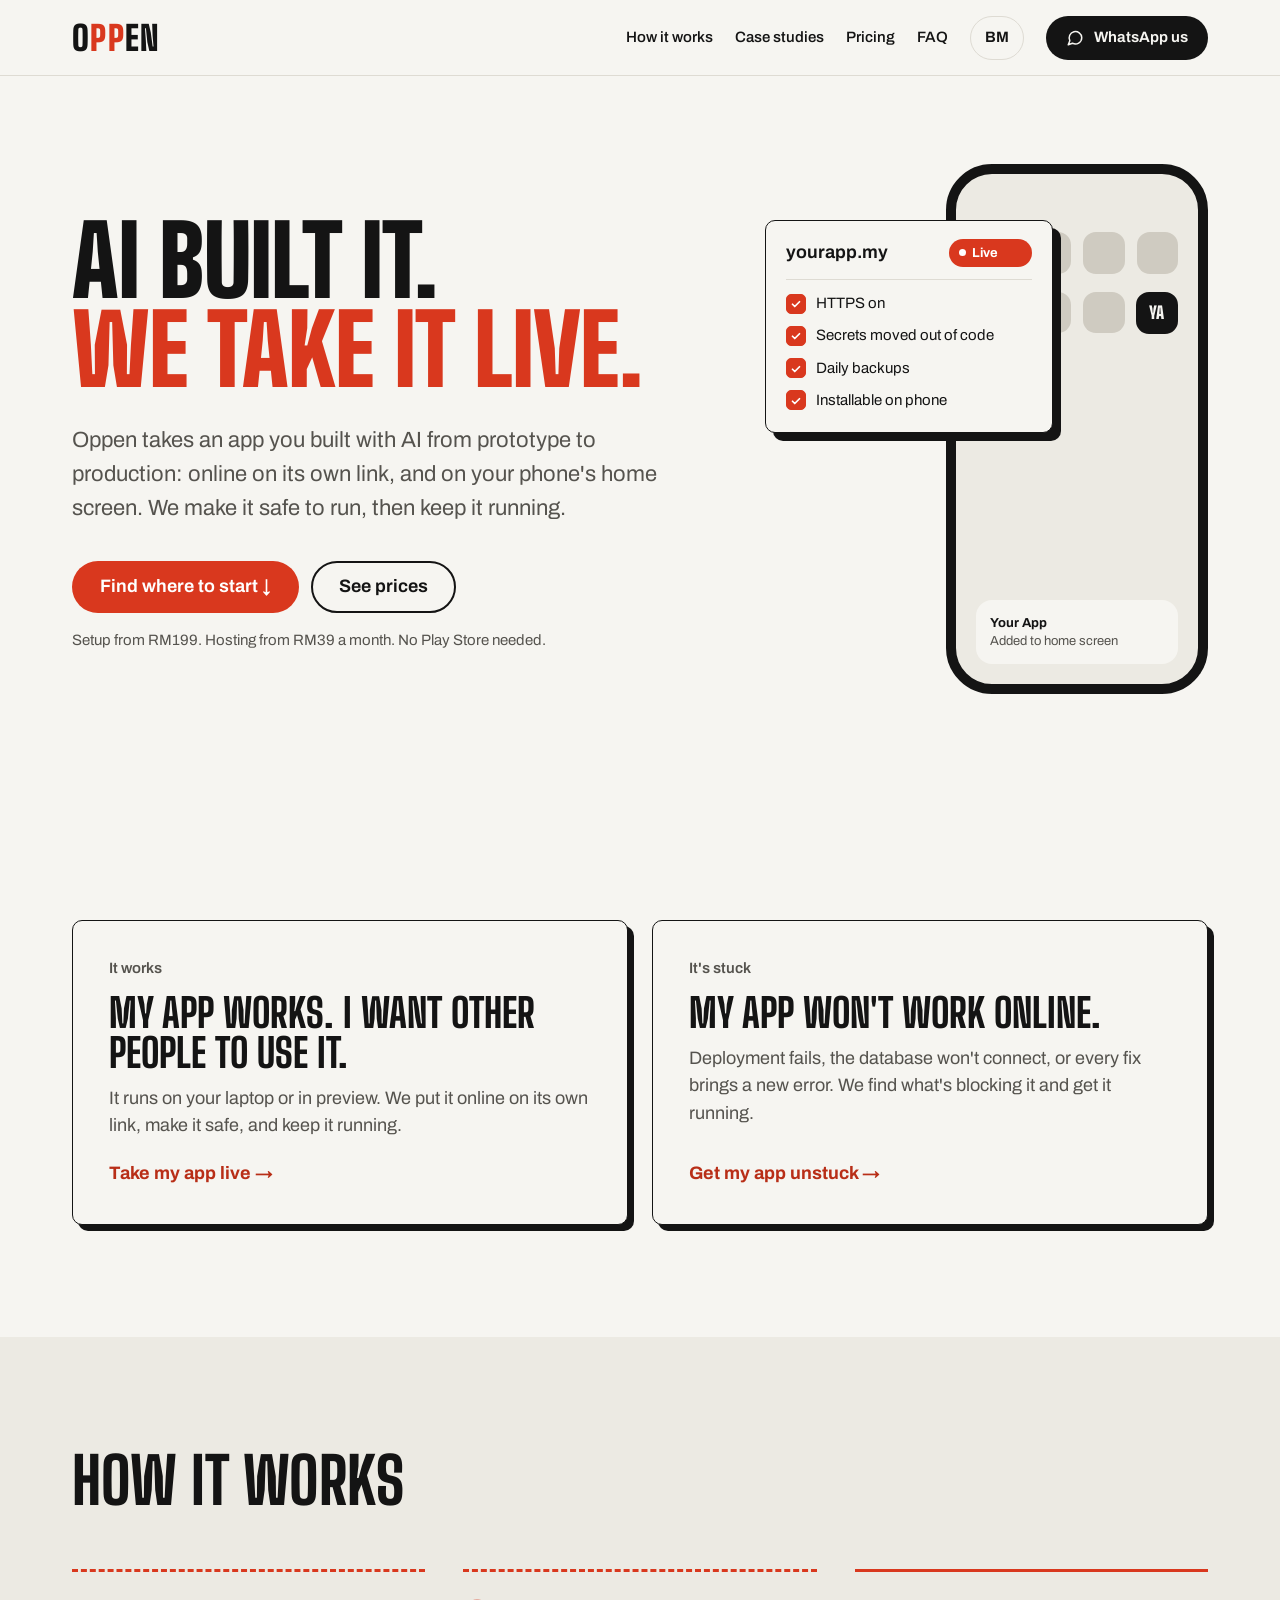
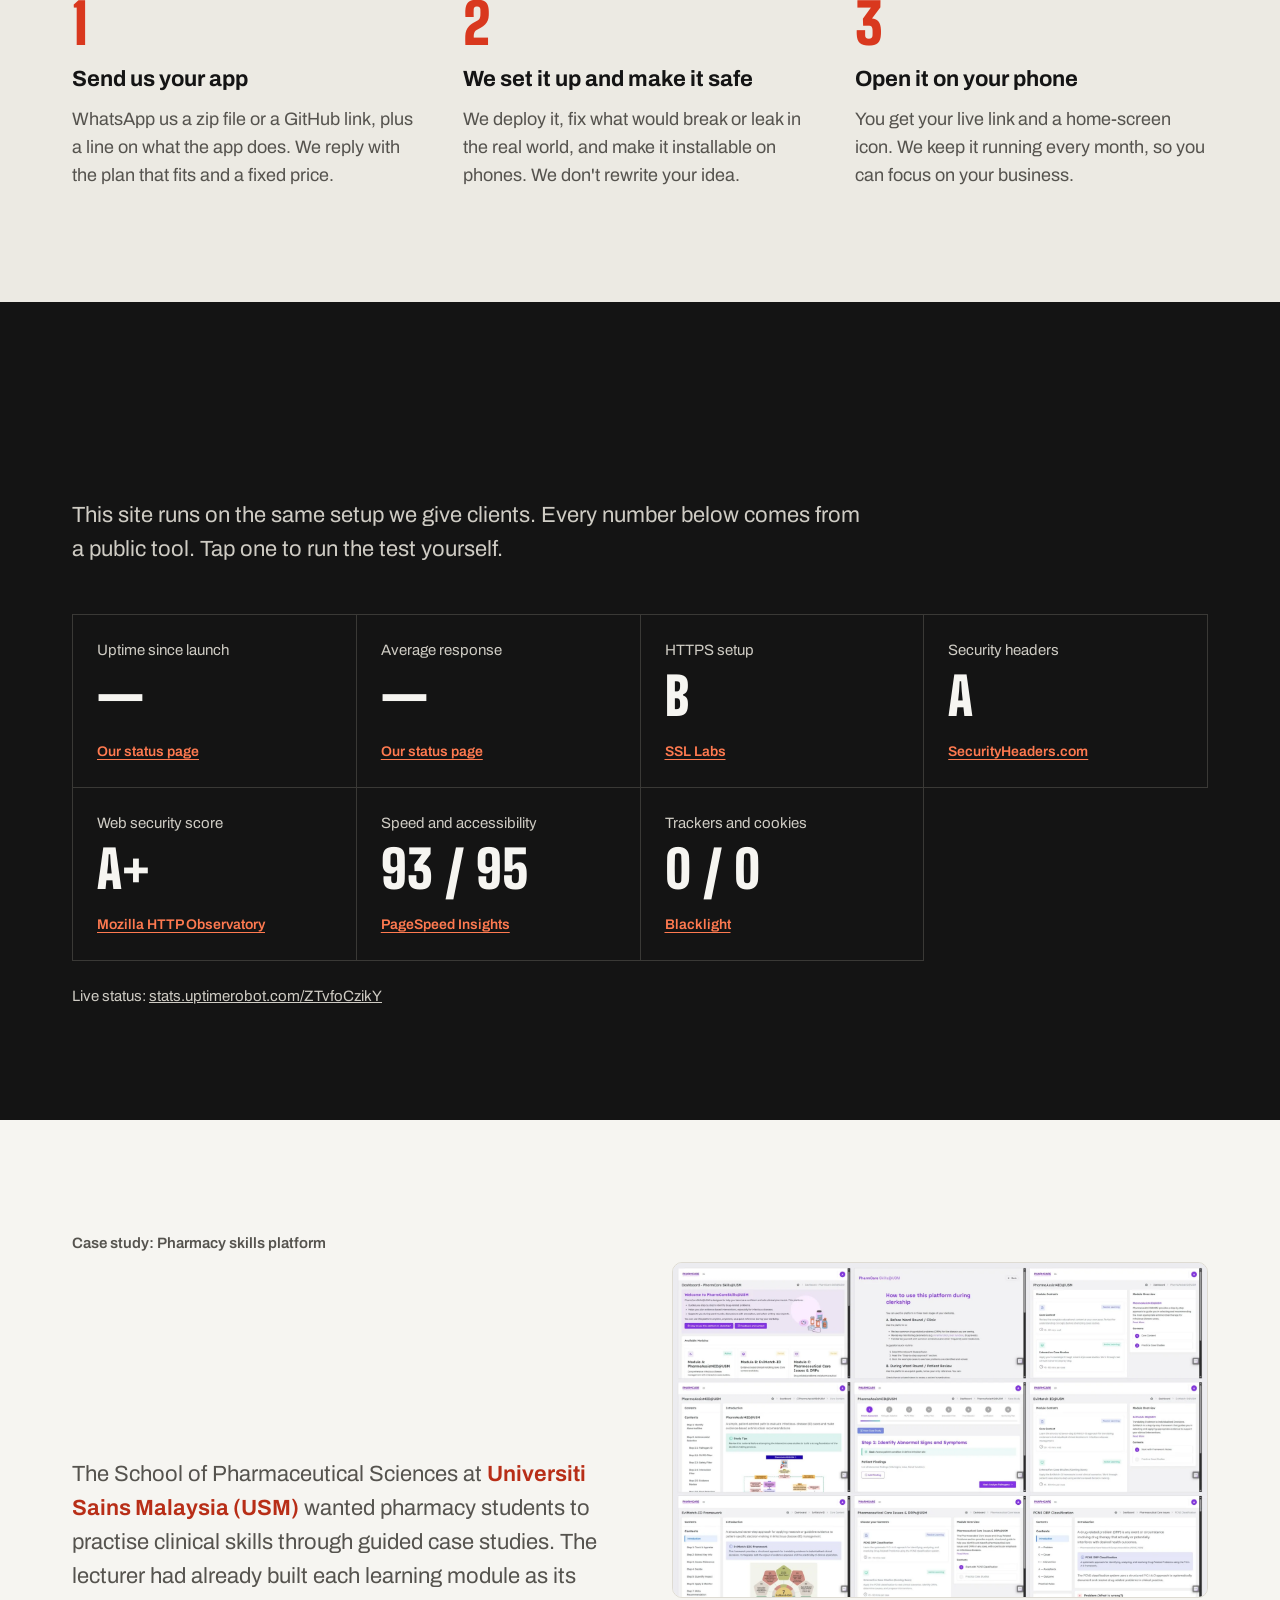
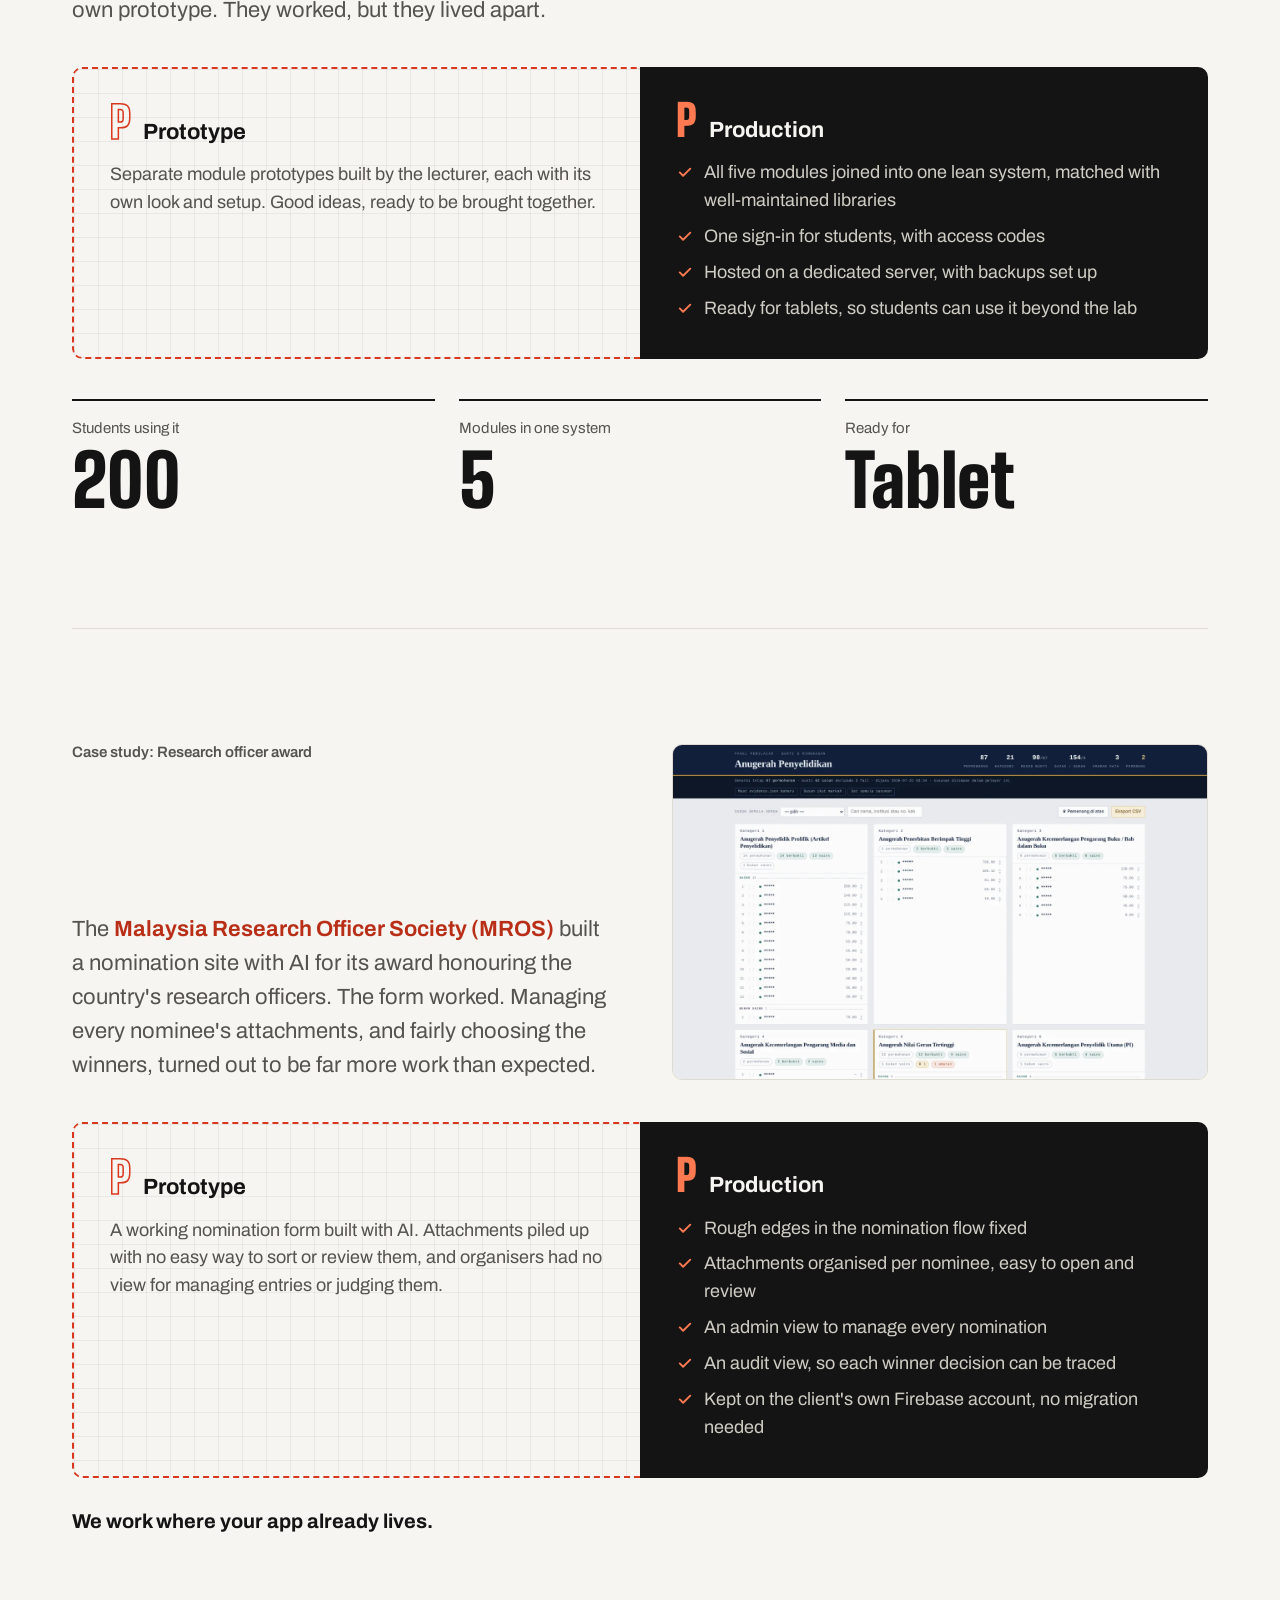
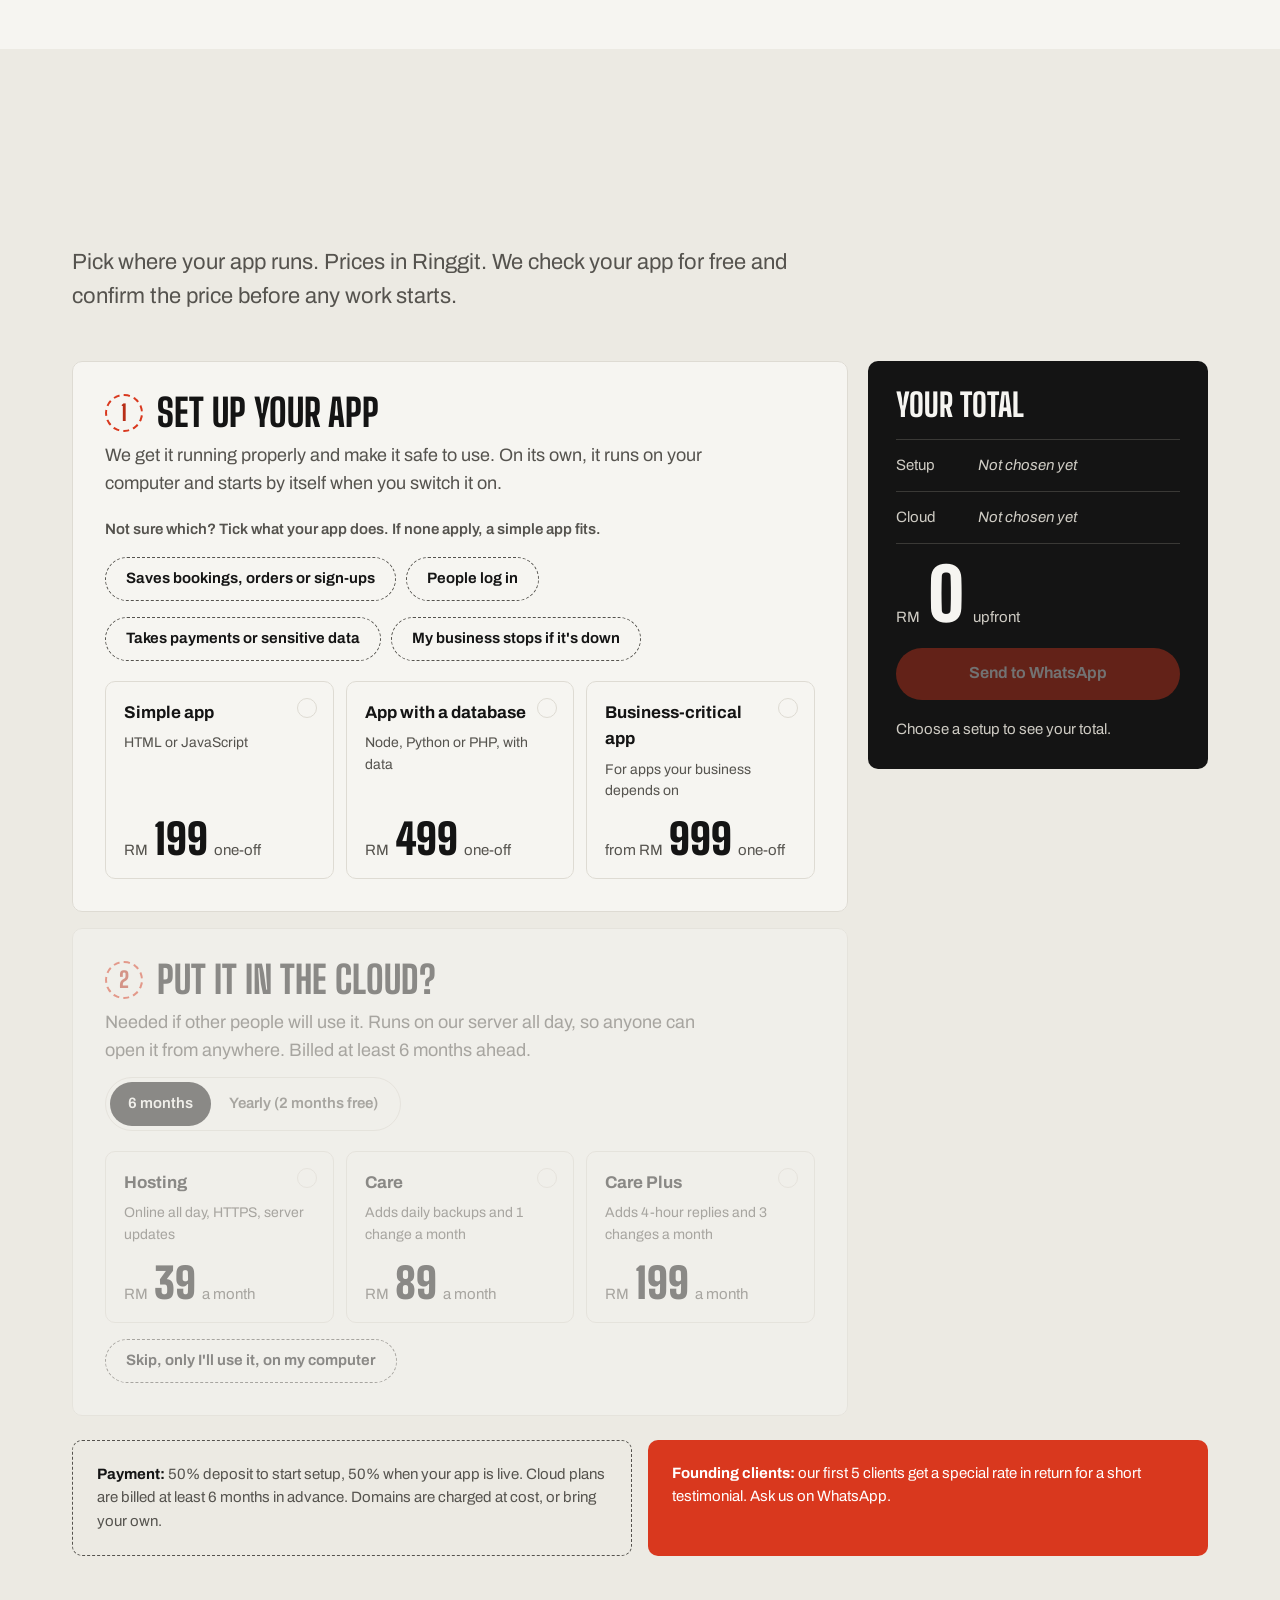
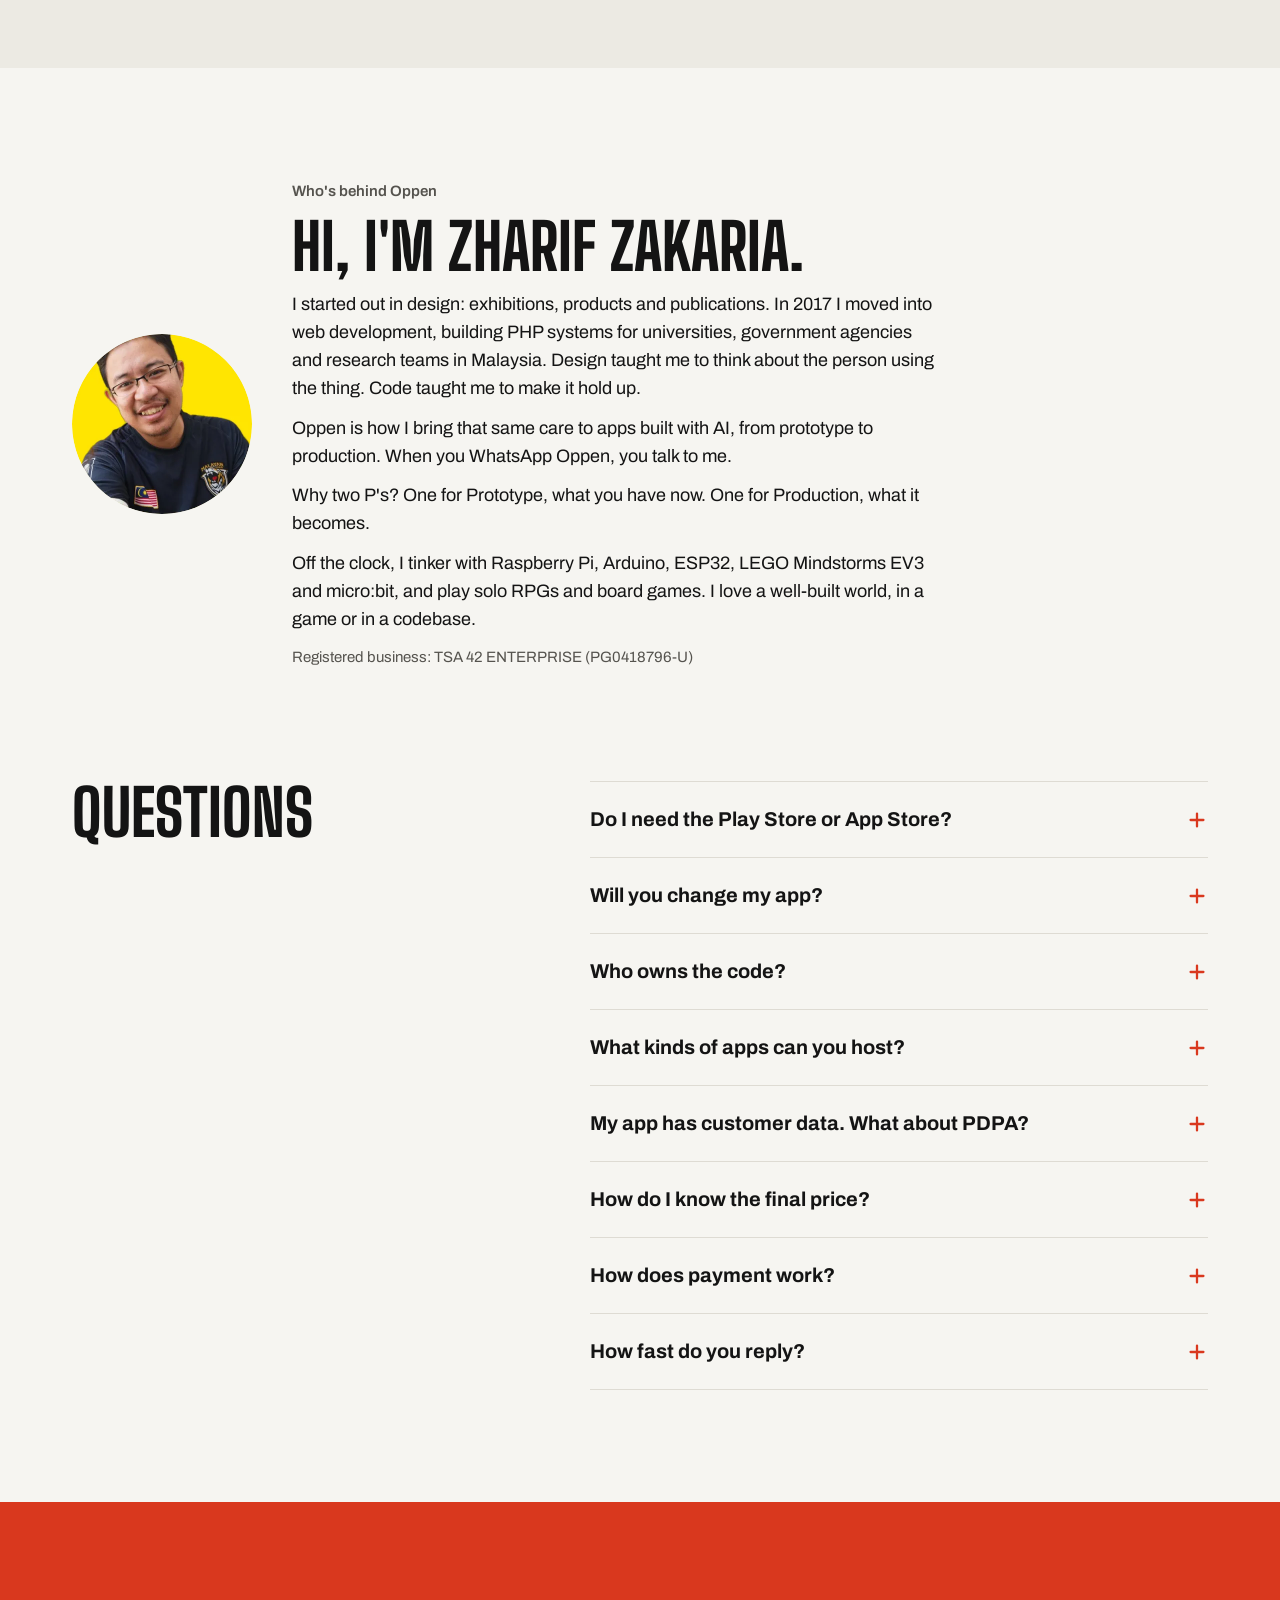
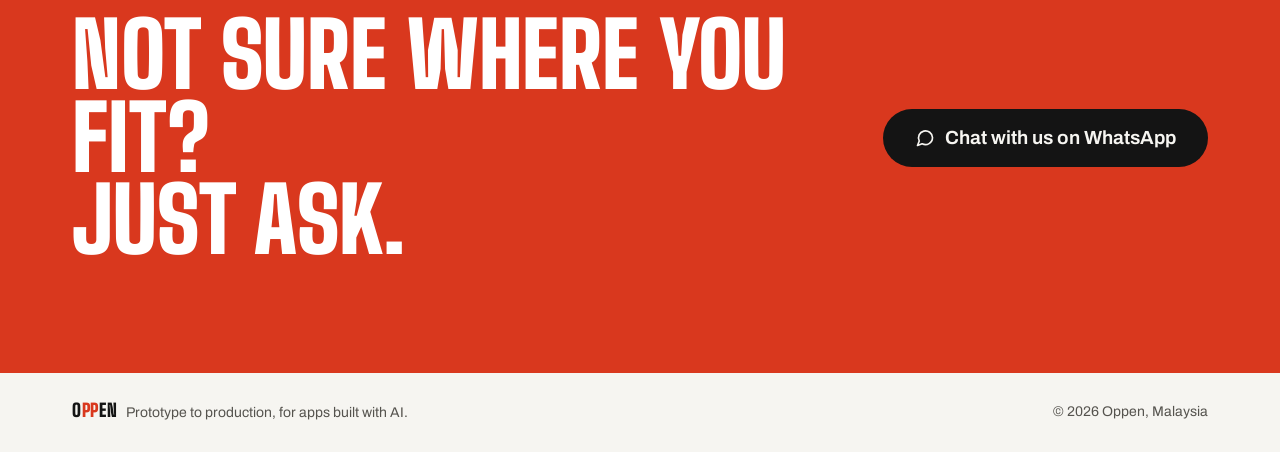
==== commit dbf49e6a: "Add launch and fix micro pages with path picker - Main page routes visitors to launch.html (app work" ====
--- a/index.html
+++ b/index.html
@@ -3,309 +3,11 @@
 <head>
 <meta charset="utf-8">
 <meta name="viewport" content="width=device-width, initial-scale=1">
-<title>Oppen — AI-built apps, from prototype to production</title>
+<title data-i18n="_title">Oppen — AI-built apps, from prototype to production</title>
 <link rel="preconnect" href="https://fonts.googleapis.com">
 <link rel="preconnect" href="https://fonts.gstatic.com" crossorigin>
 <link rel="stylesheet" href="https://fonts.googleapis.com/css2?family=Archivo:wght@400..800&family=Big+Shoulders+Display:wght@300..900&display=swap">
-<style>
-:root{
-  --head:'Big Shoulders Display',sans-serif;
-  --paper:#F6F5F1; --panel:#ECEAE3; --ink:#141414; --muted:#55534E; --line:#DEDBD3;
-  --blue:#D9381E; --blue-text:#B82E17; --blue-soft:rgba(20,20,20,.06); --green:#D9381E;
-  --on-ink:#F6F5F1; --on-ink-muted:#CFCCC4; --ink-line:#3A3936; --green-on-ink:#FF7A50; --blue-on-ink:#FF7A50;
-  --s-1:15px; --s0:18px; --s1:24px; --s2:32px; --s3:42px; --s4:56px;
-  --wrap:1200px; --gutter:clamp(16px,4vw,32px);
-}
-*{box-sizing:border-box}
-html{scroll-behavior:smooth}
-body{margin:0;background:var(--paper);color:var(--ink);font-family:Archivo,system-ui,sans-serif;font-size:var(--s0);line-height:1.55}
-img,svg{display:block}
-a{color:inherit}
-a:hover{color:var(--blue)}
-:focus-visible{outline:3px solid var(--blue);outline-offset:3px;border-radius:4px}
-.ink :focus-visible,.cta :focus-visible{outline-color:var(--on-ink)}
-h1,h2,h3,h4,p,ul,ol,dl,dd{margin:0}
-ul,ol{padding:0;list-style:none}
-[hidden]{display:none!important}
-
-.wrap{max-width:var(--wrap);margin:0 auto;padding:clamp(64px,9vw,112px) var(--gutter)}
-.ink{background:var(--ink);color:var(--on-ink)}
-.ink a:hover{color:var(--green-on-ink)}
-.panel{background:var(--panel)}
-
-/* Type */
-.display{font-weight:800;font-family:var(--head);line-height:1;text-transform:uppercase}
-h2.display{font-size:clamp(40px,5vw,64px);max-width:16em}
-h3.display{font-size:clamp(34px,4vw,48px)}
-.lead{font-size:clamp(19px,1.8vw,22px);max-width:36em;color:var(--muted)}
-.ink .lead{color:var(--on-ink-muted)}
-.small{font-size:var(--s-1);color:var(--muted)}
-.label{font-size:var(--s-1);font-weight:600;color:var(--muted)}
-.ink .label,.ink .small{color:var(--on-ink-muted)}
-.stack{display:flex;flex-direction:column;gap:20px}
-.split{display:grid;grid-template-columns:minmax(0,5fr) minmax(0,7fr);gap:clamp(32px,6vw,80px);align-items:start}
-
-/* Outline = prototype, solid = production */
-.grid-paper{background-color:var(--paper);background-image:linear-gradient(var(--blue-soft) 1px,transparent 1px),linear-gradient(90deg,var(--blue-soft) 1px,transparent 1px);background-size:24px 24px}
-
-/* Buttons */
-.btn{display:inline-flex;align-items:center;justify-content:center;gap:10px;min-height:52px;padding:0 26px;border-radius:999px;font-weight:650;text-decoration:none;border:2px solid transparent;transition:background-color .15s,color .15s,border-color .15s}
-.btn svg{flex-shrink:0}
-.btn-live{background:var(--green);color:#fff}
-.btn-live:hover{background:#B82E17;color:#fff}
-.btn-line{border-color:var(--ink);color:var(--ink)}
-.btn-line:hover{background:var(--ink);color:var(--paper)}
-.btn-ink{background:var(--ink);color:var(--paper)}
-.btn-ink:hover{background:#000;color:#fff}
-
-/* Header */
-.site-head{border-bottom:1px solid var(--line)}
-.site-head nav{max-width:var(--wrap);margin:0 auto;padding:14px var(--gutter);display:flex;flex-wrap:wrap;align-items:center;justify-content:space-between;gap:12px 24px}
-.logo{font-weight:900;font-family:var(--head);font-size:34px;letter-spacing:.04em;line-height:1;text-decoration:none;color:var(--ink)}
-.logo span{color:var(--green)}
-.nav-links{display:flex;flex-wrap:wrap;align-items:center;gap:4px 22px;font-size:var(--s-1);font-weight:550}
-.nav-links a:not(.btn){text-decoration:none;padding:12px 0}
-.lang{min-height:44px;padding:0 14px;border:1.5px solid var(--line);border-radius:999px;background:none;font:inherit;font-weight:650;color:var(--ink);cursor:pointer}
-.lang:hover{border-color:var(--ink)}
-.nav-links .btn{min-height:44px;padding:0 18px}
-
-/* Hero */
-.hero{display:grid;grid-template-columns:minmax(0,7fr) minmax(0,5fr);gap:clamp(40px,6vw,72px);align-items:center;padding-top:clamp(48px,7vw,88px)}
-.hero h1{font-family:var(--head);font-weight:900;font-size:clamp(52px,7.6vw,100px);line-height:.92;letter-spacing:-.01em;text-transform:uppercase}
-.hero h1 span{display:block}
-.hero h1 .go-live{color:var(--green);-webkit-text-stroke:2px transparent;animation:go-live 1.1s cubic-bezier(.6,0,.2,1) .35s both}
-.hero .lead{margin-top:28px}
-.hero-cta{display:flex;flex-wrap:wrap;gap:12px;margin-top:36px}
-.hero .small{margin-top:16px}
-@keyframes go-live{
-  from{font-weight:300;color:transparent;-webkit-text-stroke-color:var(--blue)}
-  55%{color:transparent;-webkit-text-stroke-color:var(--blue)}
-  to{font-weight:900;color:var(--green);-webkit-text-stroke-color:transparent}
-}
-
-.launch{position:relative;min-height:540px;display:flex;justify-content:flex-end}
-.phone{width:262px;height:530px;border:10px solid var(--ink);border-radius:46px;background:var(--panel);padding:58px 20px 20px;display:flex;flex-direction:column}
-.apps{display:grid;grid-template-columns:repeat(4,minmax(0,1fr));gap:18px 12px}
-.apps span{aspect-ratio:1;border-radius:13px;background:#CFCBC1}
-.apps .target{background:var(--ink);border:2px solid var(--ink);display:flex;align-items:center;justify-content:center;color:var(--paper);font-weight:900;font-family:var(--head);font-size:17px;animation:land .6s cubic-bezier(.3,1.6,.5,1) 2.55s both}
-@keyframes land{
-  from{background:transparent;border:2px dashed var(--blue);color:transparent;transform:scale(1)}
-  60%{transform:scale(1.14)}
-  to{background:var(--ink);border:2px solid var(--ink);color:var(--paper);transform:scale(1)}
-}
-.toast{margin-top:auto;padding:14px;border-radius:16px;background:var(--paper);font-size:13px;line-height:1.4;animation:rise .45s ease-out 2.9s both}
-.toast b{display:block}
-.toast span{color:var(--muted)}
-@keyframes rise{from{opacity:0;transform:translateY(12px)}}
-
-.deploy{position:absolute;left:0;top:56px;width:288px;max-width:calc(100% - 40px);padding:18px 20px 20px;border-radius:10px;background:var(--paper);border:1.5px solid var(--ink);box-shadow:8px 8px 0 var(--ink);z-index:1}
-
-/* Pointer parallax: JS sets --mx/--my in -1..1; the card sits nearer than the phone */
-.launch{--mx:0;--my:0;perspective:1200px}
-.phone,.deploy{transition:transform .6s cubic-bezier(.2,.7,.2,1),box-shadow .6s cubic-bezier(.2,.7,.2,1)}
-.phone{transform:translate3d(calc(var(--mx) * -10px),calc(var(--my) * -8px),0) rotateY(calc(var(--mx) * 7deg)) rotateX(calc(var(--my) * -5deg))}
-.deploy{transform:translate3d(calc(var(--mx) * 22px),calc(var(--my) * 16px),0);box-shadow:calc(8px - var(--mx) * 6px) calc(8px - var(--my) * 6px) 0 var(--ink)}
-.deploy-head{display:flex;justify-content:space-between;align-items:center;gap:12px;font-weight:650;padding-bottom:12px;margin-bottom:12px;border-bottom:1px solid var(--line)}
-.status{position:relative;display:inline-grid;font-size:13px;font-weight:700}
-.status span{grid-area:1/1;display:inline-flex;align-items:center;gap:6px;padding:3px 10px;border-radius:999px;white-space:nowrap}
-.st-proto{border:1.5px dashed var(--blue);color:var(--blue-text);animation:fade-out .25s ease 2.45s both}
-.st-live{background:var(--green);color:#fff;animation:fade-in .25s ease 2.45s both}
-.st-live::before{content:"";width:7px;height:7px;border-radius:50%;background:#fff}
-@keyframes fade-out{to{opacity:0}}
-@keyframes fade-in{from{opacity:0}}
-.deploy ul{display:flex;flex-direction:column;gap:9px;font-size:var(--s-1)}
-.deploy li{display:flex;align-items:center;gap:10px;animation:done-text .3s ease calc(.9s + var(--i) * .35s) both}
-.box{flex-shrink:0;width:20px;height:20px;border-radius:5px;background:var(--green);border:1.5px solid var(--green);display:flex;align-items:center;justify-content:center;animation:done-box .3s ease calc(.9s + var(--i) * .35s) both}
-.box path{stroke-dasharray:20;stroke-dashoffset:0;animation:draw .3s ease calc(1s + var(--i) * .35s) both}
-@keyframes done-text{from{color:var(--blue-text)}}
-@keyframes done-box{from{background:transparent;border:1.5px dashed var(--blue)}}
-@keyframes draw{from{stroke-dashoffset:20}}
-
-/* Two P's: half blueprint, half production */
-.two-p{display:grid;grid-template-columns:1fr 1fr}
-.two-p > div{padding:clamp(48px,7vw,88px) var(--gutter);display:flex;flex-direction:column;gap:14px}
-.two-p .proto-side{border-top:1px solid var(--line);border-bottom:1px solid var(--line)}
-.two-p .inner{max-width:calc(var(--wrap) / 2 - var(--gutter));width:100%}
-.two-p .proto-side .inner{margin-left:auto}
-.big-p{font-weight:900;font-family:var(--head);font-size:clamp(96px,12vw,168px);line-height:.8}
-.proto-side .big-p{color:transparent;-webkit-text-stroke:2px var(--blue)}
-.prod-side .big-p{color:var(--green-on-ink)}
-.two-p h3{font-size:var(--s1);font-weight:700;margin-top:10px}
-.proto-side p{color:var(--muted);max-width:30em}
-.prod-side p{color:var(--on-ink-muted);max-width:30em}
-.why-head{padding-bottom:40px}
-
-/* Lists */
-.issues li{padding:22px 0;border-top:1px solid var(--line)}
-.issues li:last-child{border-bottom:1px solid var(--line)}
-.issues strong{display:block;font-weight:700;font-size:20px}
-.issues span{color:var(--muted)}
-
-.steps{display:grid;grid-template-columns:repeat(3,minmax(0,1fr));gap:clamp(20px,3vw,40px);margin-top:56px}
-.steps li{padding-top:24px;border-top:3px dashed var(--blue);display:flex;flex-direction:column;gap:10px}
-.steps li:last-child{border-top:3px solid var(--green)}
-.step-n{font-weight:900;font-family:var(--head);font-size:var(--s4);line-height:1;color:var(--blue)}
-.steps li:last-child .step-n{color:var(--green)}
-.steps h3{font-size:22px;font-weight:700}
-.steps p{color:var(--muted)}
-
-.fixes{display:grid;grid-template-columns:repeat(2,minmax(0,1fr));gap:28px 40px}
-.fixes li{display:grid;grid-template-columns:24px 1fr;gap:4px 14px}
-.fixes svg{grid-row:span 2;margin-top:3px;color:var(--green)}
-.fixes strong{font-weight:700}
-.fixes span{color:var(--muted);font-size:var(--s-1)}
-
-/* Proof */
-.proofs{display:grid;grid-template-columns:repeat(auto-fill,minmax(250px,1fr));margin-top:48px;padding:1px 0 0 1px}
-.proofs li{display:flex;border:1px solid var(--ink-line);margin:-1px 0 0 -1px}
-.proofs a{flex-grow:1;display:flex;flex-direction:column;gap:8px;min-height:172px;padding:24px;background:var(--ink);text-decoration:none;color:var(--on-ink);transition:background-color .15s}
-.proofs a:hover{background:#1F1E1C;color:var(--on-ink)}
-.proofs .k{font-size:var(--s-1);color:var(--on-ink-muted)}
-.proofs .v{font-weight:900;font-family:var(--head);font-size:52px;line-height:1}
-.proofs .src{margin-top:auto;font-size:14px;font-weight:600;color:var(--green-on-ink);text-decoration:underline;text-underline-offset:3px}
-.status-line{margin-top:24px}
-
-/* Case studies */
-.case .display{font-size:clamp(36px,4.2vw,56px)}
-.case + .case{margin-top:clamp(72px,9vw,112px);padding-top:clamp(72px,9vw,112px);border-top:1px solid var(--line)}
-.case-intro{display:grid;grid-template-columns:minmax(0,1fr) minmax(0,1fr);gap:clamp(32px,5vw,64px);align-items:center}
-/* Zoom at cursor: JS sets --zx/--zy to the pointer position in % */
-.zoom{overflow:hidden;border-radius:10px;border:1px solid var(--line)}
-.zoom img{display:block;width:100%;height:auto;transform-origin:var(--zx,50%) var(--zy,50%);transition:transform .25s ease}
-@media (hover:hover) and (pointer:fine){
-  .zoom{cursor:zoom-in}
-  .zoom:hover img{transform:scale(2)}
-}
-.compare{display:grid;grid-template-columns:minmax(0,1fr) minmax(0,1fr);margin-top:40px;border-radius:10px;overflow:hidden}
-.compare > div{padding:clamp(24px,3vw,36px);display:flex;flex-direction:column;gap:12px}
-.compare .proto-side{border:2px dashed var(--blue);border-right:0;border-radius:10px 0 0 10px}
-.compare h4{display:flex;align-items:baseline;gap:12px;font-size:22px;font-weight:700}
-.compare h4 b{font-weight:900;font-family:var(--head);font-size:44px;line-height:.8}
-.compare .proto-side h4 b{color:transparent;-webkit-text-stroke:1.5px var(--blue)}
-.compare .prod-side h4 b{color:var(--green-on-ink)}
-.compare .proto-side p{color:var(--muted)}
-.compare ul{display:flex;flex-direction:column;gap:8px;color:var(--on-ink-muted)}
-.compare li{display:grid;grid-template-columns:18px 1fr;gap:10px}
-.compare li svg{margin-top:4px;color:var(--green-on-ink)}
-.stats{display:grid;grid-template-columns:repeat(3,minmax(0,1fr));gap:24px;margin-top:40px}
-.stats div{border-top:2px solid var(--ink);padding-top:16px}
-.stats dt{font-size:var(--s-1);color:var(--muted)}
-.stats dd{font-weight:900;font-family:var(--head);font-size:clamp(40px,6vw,72px);line-height:1;margin-top:4px}
-.case-note{margin-top:28px;font-size:20px;font-weight:700}
-.client{color:var(--blue-text);font-weight:650}
-
-/* Pricing */
-.wizard{display:grid;grid-template-columns:minmax(0,1fr) 340px;gap:20px;margin-top:48px;align-items:start}
-.wstep{min-width:0;margin:0;padding:clamp(22px,3vw,32px);border:1.5px solid var(--line);border-radius:10px;background:var(--paper);transition:opacity .3s}
-.wstep + .wstep{margin-top:16px}
-.wstep:disabled{opacity:.45}
-.wstep legend{float:left;width:100%;padding:0;display:flex;align-items:center;gap:14px;font-family:var(--head);font-weight:800;text-transform:uppercase;font-size:clamp(28px,3vw,38px);line-height:1}
-.wnum{flex-shrink:0;width:38px;height:38px;border-radius:50%;border:2px dashed var(--blue);color:var(--blue-text);display:inline-flex;align-items:center;justify-content:center;font-size:22px;transition:background-color .25s,color .25s,border-color .25s}
-.wstep.done .wnum{background:var(--green);border:2px solid var(--green);color:#fff}
-.wsub{clear:both;padding-top:10px;color:var(--muted);max-width:34em}
-.whead{clear:both;display:flex;flex-wrap:wrap;align-items:center;justify-content:space-between;gap:12px 20px}
-.whead .wsub{padding-top:10px}
-.wopts{display:grid;grid-template-columns:repeat(3,minmax(0,1fr));gap:12px;margin-top:20px}
-.wopt{position:relative;display:flex;flex-direction:column;gap:6px;padding:18px 18px 16px;border:1.5px solid var(--line);border-radius:10px;background:var(--paper);cursor:pointer;transition:border-color .15s,box-shadow .2s,transform .2s}
-.wopt input{position:absolute;opacity:0;pointer-events:none}
-.wopt::after{content:"";position:absolute;top:16px;right:16px;width:18px;height:18px;border-radius:50%;border:1.5px solid var(--line);transition:background-color .15s,border-color .15s}
-.wopt:hover{border-color:var(--muted)}
-.wopt:has(input:checked){border-color:var(--ink);box-shadow:5px 5px 0 var(--ink);transform:translate(-2px,-2px)}
-.wopt:has(input:checked)::after{background:var(--green);border-color:var(--green);box-shadow:inset 0 0 0 3px var(--paper)}
-.wopt:has(input:focus-visible){outline:3px solid var(--blue);outline-offset:3px}
-.wstep:disabled .wopt,.wstep:disabled .wskip{cursor:not-allowed}
-.wopt b{font-size:17px;font-weight:700;padding-right:26px}
-.wopt .tag{font-size:14px;color:var(--muted)}
-.rec{display:none;margin-left:6px;padding:2px 8px;border-radius:999px;background:var(--panel);font-size:12px;font-weight:700;color:var(--blue-text);vertical-align:2px;white-space:nowrap}
-.wopt.fits .rec{display:inline-block}
-.wprice{margin-top:auto;padding-top:10px;display:flex;align-items:baseline;flex-wrap:wrap;gap:6px}
-.wprice .num{display:inline-block;font-family:var(--head);font-weight:900;font-size:42px;line-height:1}
-.pre,.unit{font-size:var(--s-1);color:var(--muted)}
-.wskip{display:inline-flex;align-items:center;min-height:44px;margin-top:16px;padding:0 20px;border:1.5px dashed var(--muted);border-radius:999px;font-size:var(--s-1);font-weight:650;cursor:pointer;transition:background-color .15s,color .15s,border-color .15s}
-.wskip input{position:absolute;opacity:0;pointer-events:none}
-.wskip:has(input:checked){background:var(--ink);border:1.5px solid var(--ink);color:var(--paper)}
-.wskip:has(input:focus-visible){outline:3px solid var(--blue);outline-offset:3px}
-
-.summary{position:sticky;top:24px;border-radius:10px;padding:28px;display:flex;flex-direction:column;gap:18px}
-.summary h3{font-family:var(--head);font-weight:800;text-transform:uppercase;font-size:32px;line-height:1}
-.sum-lines{border-top:1px solid var(--ink-line)}
-.sum-lines div{display:grid;grid-template-columns:70px 1fr;gap:12px;padding:14px 0;border-bottom:1px solid var(--ink-line);font-size:var(--s-1)}
-.sum-lines dt{color:var(--on-ink-muted)}
-.sum-lines dd{display:flex;justify-content:space-between;gap:12px;text-align:right}
-.sum-lines dd span:first-child{text-align:left;font-weight:600}
-.sum-lines dd.empty{color:var(--on-ink-muted);font-style:italic}
-.sum-total{display:flex;align-items:baseline;flex-wrap:wrap;gap:8px}
-.sum-total .num{display:inline-block;font-family:var(--head);font-weight:900;font-size:72px;line-height:.9}
-.summary .pre,.summary .unit{color:var(--on-ink-muted)}
-#sum-cta{width:100%;padding:0 16px;font-size:16px}
-#sum-cta[aria-disabled="true"]{opacity:.4;pointer-events:none}
-
-.billing{position:relative;display:inline-flex;padding:4px;border-radius:999px;background:var(--paper);border:1.5px solid var(--line)}
-.billing::before{content:"";position:absolute;top:4px;bottom:4px;left:var(--thumb-x,4px);width:var(--thumb-w,0);border-radius:999px;background:var(--ink);transition:left .25s cubic-bezier(.4,0,.2,1),width .25s cubic-bezier(.4,0,.2,1)}
-.billing button{position:relative;min-height:44px;padding:0 18px;border:0;border-radius:999px;background:none;font:inherit;font-size:var(--s-1);font-weight:600;color:var(--muted);cursor:pointer;transition:color .2s}
-.billing button[aria-pressed="true"]{color:var(--paper)}
-.price-notes{display:grid;grid-template-columns:1fr 1fr;gap:16px;margin-top:24px;font-size:var(--s-1)}
-.price-notes p{padding:22px 24px;border-radius:10px}
-.price-notes .terms{border:1.5px dashed var(--muted);color:var(--muted)}
-.price-notes .founding{background:var(--green);color:#fff}
-.price-notes strong{color:var(--ink);font-weight:700}
-.price-notes .founding strong{color:#fff}
-
-/* About + FAQ */
-.about{display:flex;flex-wrap:wrap;align-items:center;gap:40px;padding-bottom:0}
-.photo{flex:0 0 180px;width:180px;height:180px;border-radius:50%}
-.about .stack{flex:1 1 420px;gap:12px}
-.about p:not(.label):not(.small){max-width:36em}
-
-.faq{border-top:1px solid var(--line)}
-.faq details{border-bottom:1px solid var(--line)}
-.faq summary{display:flex;justify-content:space-between;align-items:center;gap:20px;padding:22px 0;font-weight:700;font-size:20px;cursor:pointer;list-style:none}
-.faq summary::-webkit-details-marker{display:none}
-.faq summary svg{flex-shrink:0;transition:transform .25s ease;color:var(--blue)}
-.faq details[open] summary svg{transform:rotate(45deg)}
-.faq details p{padding:0 0 24px;color:var(--muted);max-width:40em}
-.faq details::details-content{block-size:0;overflow:hidden;transition:block-size .3s ease,content-visibility .3s allow-discrete}
-.faq details[open]::details-content{block-size:auto}
-:root{interpolate-size:allow-keywords}
-
-/* CTA + footer */
-.cta{background:var(--green);color:#fff}
-.cta .wrap{display:flex;flex-wrap:wrap;align-items:center;justify-content:space-between;gap:32px}
-.cta h2{font-weight:900;font-family:var(--head);font-size:clamp(48px,7vw,96px);line-height:.92;text-transform:uppercase;flex:1 1 520px}
-.cta .btn-ink:hover{color:#fff}
-.site-foot{max-width:var(--wrap);margin:0 auto;padding:28px var(--gutter);display:flex;flex-wrap:wrap;justify-content:space-between;gap:12px;font-size:14px;color:var(--muted)}
-.site-foot .logo{font-size:18px;margin-right:8px}
-
-/* Heading reveal: JS adds .reveal only when motion is allowed, so headings never stay hidden without it */
-.reveal{opacity:0;transform:translateY(.3em);clip-path:inset(0 0 100% 0);transition:opacity .6s ease,transform .8s cubic-bezier(.2,.7,.2,1),clip-path .8s cubic-bezier(.2,.7,.2,1)}
-.reveal.in{opacity:1;transform:none;clip-path:inset(-.2em -.2em -.2em -.2em)}
-
-main{transition:opacity .15s}
-main.swapping{opacity:0}
-
-@media (max-width:900px){
-  .hero,.split,.case-intro{grid-template-columns:1fr}
-  .launch{justify-content:center;min-height:0}
-  .deploy{left:max(0px,calc(50% - 280px))}
-  .two-p{grid-template-columns:1fr}
-  .two-p .inner{max-width:none}
-  .steps,.wizard{grid-template-columns:1fr}
-  .summary{position:static}
-}
-@media (max-width:640px){
-  .fixes,.stats,.compare,.price-notes{grid-template-columns:1fr}
-  .compare .proto-side{border-right:2px dashed var(--blue);border-bottom:0;border-radius:10px 10px 0 0}
-  .deploy{position:relative;top:0;left:0;max-width:none;width:100%;margin-bottom:-40px}
-  .launch{flex-direction:column;align-items:center}
-  .phone{height:auto;min-height:420px}
-  .stats{gap:0}
-  .wopts{grid-template-columns:1fr}
-}
-@media (prefers-reduced-motion:reduce){
-  html{scroll-behavior:auto}
-  *,*::before,*::after{animation:none!important;transition:none!important}
-}
-</style>
+<link rel="stylesheet" href="style.css">
 </head>
 <body>
 <header class="site-head">
@@ -330,9 +32,7 @@
 <h1><span data-i18n="h1a">AI built it.</span><span class="go-live" data-i18n="h1b">We take it live.</span></h1>
 <p class="lead" data-i18n="heroLead">Oppen takes an app you built with AI from prototype to production: online on its own link, and on your phone's home screen. We make it safe to run, then keep it running.</p>
 <div class="hero-cta">
-<a class="btn btn-live" data-wa="general" href="https://wa.me/" target="_blank" rel="noopener">
-<svg aria-hidden="true" width="20" height="20" viewBox="0 0 24 24" fill="none" stroke="currentColor" stroke-width="2" stroke-linecap="round" stroke-linejoin="round"><path d="M21 11.5a8.4 8.4 0 0 1-12.4 7.4L3 21l2.1-5.4A8.4 8.4 0 1 1 21 11.5z"/></svg>
-<span data-i18n="heroCta">Send us your app on WhatsApp</span></a>
+<a class="btn btn-live" href="#paths" data-i18n="heroCta">Find where to start ↓</a>
 <a class="btn btn-line" href="#pricing" data-i18n="heroPrices">See prices</a>
 </div>
 <p class="small" data-i18n="heroNote">Setup from RM199. Hosting from RM39 a month. No Play Store needed.</p>
@@ -355,33 +55,22 @@
 </div>
 </section>
 
-<section aria-labelledby="pp-title">
-<div class="wrap why-head" style="padding-top:0"><h2 id="pp-title" class="display" data-i18n="ppTitle">Why two P's?</h2></div>
-<div class="two-p">
-<div class="proto-side grid-paper"><div class="inner stack">
-<div class="big-p" aria-hidden="true">P</div>
-<h3 data-i18n="pp1t">is for Prototype</h3>
-<p data-i18n="pp1">What you have now: an app built with AI that already works. That's real progress, and we keep it. Your idea, your screens and your flow stay yours.</p>
-</div></div>
-<div class="prod-side ink"><div class="inner stack">
-<div class="big-p" aria-hidden="true">P</div>
-<h3 data-i18n="pp2t">is for Production</h3>
-<p data-i18n="pp2">What it becomes: live on its own link, secure, backed up and installable on any phone, with monitoring that alerts us if it goes down.</p>
-</div></div>
-</div>
-</section>
-
-<section aria-labelledby="who-title" class="wrap split">
-<div class="stack">
-<h2 id="who-title" class="display" data-i18n="whoTitle">The prototype works. Now what?</h2>
-<p class="lead" data-i18n="whoLead">The idea is real and the prototype runs. Oppen is for the next step: turning it into something people can use every day.</p>
-</div>
-<ul class="issues">
-<li data-i18n="is1"><strong>There's no clear place to host it.</strong><span>The code exists, but nobody planned where it should live.</span></li>
-<li data-i18n="is2"><strong>Cheap hosting won't run it.</strong><span>Most budget plans are made for websites, not apps with a database behind them.</span></li>
-<li data-i18n="is3"><strong>You want it on your phone.</strong><span>You, your staff or your customers should open it with one tap.</span></li>
-<li data-i18n="is4"><strong>It holds people's data.</strong><span>Names, phone numbers, orders. Under Malaysia's PDPA, a leak is your problem.</span></li>
-</ul>
+<section id="paths" aria-labelledby="path-title" class="wrap" style="padding-top:0">
+<h2 id="path-title" class="display" data-i18n="pathTitle">Where is your app now?</h2>
+<div class="paths">
+<a class="path-card" href="launch.html">
+<span class="label" data-i18n="pathAk">It works</span>
+<h3 data-i18n="pathAt">My app works. I want other people to use it.</h3>
+<p data-i18n="pathA">It runs on your laptop or in preview. We put it online on its own link, make it safe, and keep it running.</p>
+<span class="path-go" data-i18n="pathAgo">Take my app live →</span>
+</a>
+<a class="path-card" href="fix.html">
+<span class="label" data-i18n="pathBk">It's stuck</span>
+<h3 data-i18n="pathBt">My app won't work online.</h3>
+<p data-i18n="pathB">Deployment fails, the database won't connect, or every fix brings a new error. We find what's blocking it and get it running.</p>
+<span class="path-go" data-i18n="pathBgo">Get my app unstuck →</span>
+</a>
+</div>
 </section>
 
 <section id="how" aria-labelledby="how-title" class="panel">
@@ -393,21 +82,6 @@
 <li><span class="step-n" aria-hidden="true">3</span><h3 data-i18n="st3t">Open it on your phone</h3><p data-i18n="st3">You get your live link and a home-screen icon. We keep it running every month, so you can focus on your business.</p></li>
 </ol>
 </div>
-</section>
-
-<section aria-labelledby="fix-title" class="wrap split">
-<div class="stack">
-<h2 id="fix-title" class="display" data-i18n="fixTitle">We don't replace your app. We back it up.</h2>
-<p class="lead" data-i18n="fixLead">AI is great at building. It is less careful about the boring parts that keep an app safe once people use it. Those parts are our job.</p>
-</div>
-<ul class="fixes">
-<li><svg aria-hidden="true" width="22" height="22" viewBox="0 0 24 24" fill="none" stroke="currentColor" stroke-width="2.5" stroke-linecap="round" stroke-linejoin="round"><path d="M5 12.5l4.5 4.5L19 7.5"/></svg><strong data-i18n="fx1t">Secrets out of the code</strong><span data-i18n="fx1">Passwords and API keys stored safely, not in files anyone can read.</span></li>
-<li><svg aria-hidden="true" width="22" height="22" viewBox="0 0 24 24" fill="none" stroke="currentColor" stroke-width="2.5" stroke-linecap="round" stroke-linejoin="round"><path d="M5 12.5l4.5 4.5L19 7.5"/></svg><strong data-i18n="fx2t">HTTPS everywhere</strong><span data-i18n="fx2">The padlock in the browser, on your own domain.</span></li>
-<li><svg aria-hidden="true" width="22" height="22" viewBox="0 0 24 24" fill="none" stroke="currentColor" stroke-width="2.5" stroke-linecap="round" stroke-linejoin="round"><path d="M5 12.5l4.5 4.5L19 7.5"/></svg><strong data-i18n="fx3t">Login checks</strong><span data-i18n="fx3">Only the right people see the right data.</span></li>
-<li><svg aria-hidden="true" width="22" height="22" viewBox="0 0 24 24" fill="none" stroke="currentColor" stroke-width="2.5" stroke-linecap="round" stroke-linejoin="round"><path d="M5 12.5l4.5 4.5L19 7.5"/></svg><strong data-i18n="fx4t">Backups</strong><span data-i18n="fx4">Your database copied every day, so a bad day isn't a lost business.</span></li>
-<li><svg aria-hidden="true" width="22" height="22" viewBox="0 0 24 24" fill="none" stroke="currentColor" stroke-width="2.5" stroke-linecap="round" stroke-linejoin="round"><path d="M5 12.5l4.5 4.5L19 7.5"/></svg><strong data-i18n="fx5t">PDPA basics</strong><span data-i18n="fx5">A privacy notice and sensible data handling from day one.</span></li>
-<li><svg aria-hidden="true" width="22" height="22" viewBox="0 0 24 24" fill="none" stroke="currentColor" stroke-width="2.5" stroke-linecap="round" stroke-linejoin="round"><path d="M5 12.5l4.5 4.5L19 7.5"/></svg><strong data-i18n="fx6t">Monitoring</strong><span data-i18n="fx6">If the app goes down, we get an alert and start fixing it.</span></li>
-</ul>
 </section>
 
 <section id="proof" aria-labelledby="proof-title" class="ink">
@@ -503,7 +177,14 @@
 <div class="wsteps">
 <fieldset class="wstep" id="w-setup">
 <legend><span class="wnum" aria-hidden="true">1</span><span data-i18n="w1Title">Set up your app</span></legend>
-<p class="wsub" data-i18n="w1Sub">We get it running on your computer. It starts by itself when you switch the computer on.</p>
+<p class="wsub" data-i18n="w1Sub">We get it running properly and make it safe to use. On its own, it runs on your computer and starts by itself when you switch it on.</p>
+<div class="wq" role="group" aria-labelledby="wq-title">
+<p id="wq-title" class="label" data-i18n="wqTitle">Not sure which? Tick what your app does. If none apply, a simple app fits.</p>
+<label class="wskip"><input type="checkbox" name="does" value="1"><span data-i18n="wq1">Saves bookings, orders or sign-ups</span></label>
+<label class="wskip"><input type="checkbox" name="does" value="1"><span data-i18n="wq2">People log in</span></label>
+<label class="wskip"><input type="checkbox" name="does" value="2"><span data-i18n="wq3">Takes payments or sensitive data</span></label>
+<label class="wskip"><input type="checkbox" name="does" value="2"><span data-i18n="wq4">My business stops if it's down</span></label>
+</div>
 <div class="wopts">
 <label class="wopt"><input type="radio" name="setup" value="0" data-price="199"><b data-i18n="cp1">Simple app</b><span class="tag" data-i18n="lp1t">HTML or JavaScript</span><span class="wprice"><span class="pre">RM</span><span class="num">199</span><span class="unit" data-i18n="locUnit">one-off</span></span></label>
 <label class="wopt"><input type="radio" name="setup" value="1" data-price="499"><b data-i18n="cp2">App with a database</b><span class="tag" data-i18n="lp2t">Node, Python or PHP, with data</span><span class="wprice"><span class="pre">RM</span><span class="num">499</span><span class="unit" data-i18n="locUnit">one-off</span></span></label>
@@ -514,7 +195,7 @@
 <fieldset class="wstep" id="w-cloud" disabled>
 <legend><span class="wnum" aria-hidden="true">2</span><span data-i18n="w2Title">Put it in the cloud?</span></legend>
 <div class="whead">
-<p class="wsub" data-i18n="w2Sub">Runs on our server all day, so you can open it from anywhere. Billed at least 6 months ahead.</p>
+<p class="wsub" data-i18n="w2Sub">Needed if other people will use it. Runs on our server all day, so anyone can open it from anywhere. Billed at least 6 months ahead.</p>
 <div class="billing" role="group" aria-label="Billing period" data-i18n-aria="billingAria">
 <button type="button" data-pick="monthly" aria-pressed="true" data-i18n="monthly">6 months</button>
 <button type="button" data-pick="yearly" aria-pressed="false" data-i18n="yearly">Yearly (2 months free)</button>
@@ -525,7 +206,7 @@
 <label class="wopt"><input type="radio" name="cloud" value="1"><b>Care <span class="rec" data-i18n="rec">Fits your app</span></b><span class="tag" data-i18n="ht2">Adds daily backups and 1 change a month</span><span class="wprice"><span class="pre">RM</span><span class="num" data-monthly="89">89</span><span class="unit" data-unit>a month</span></span></label>
 <label class="wopt"><input type="radio" name="cloud" value="2"><b>Care Plus <span class="rec" data-i18n="rec">Fits your app</span></b><span class="tag" data-i18n="ht3">Adds 4-hour replies and 3 changes a month</span><span class="wprice"><span class="pre">RM</span><span class="num" data-monthly="199">199</span><span class="unit" data-unit>a month</span></span></label>
 </div>
-<label class="wskip"><input type="checkbox" id="w-skip" value="skip"><span data-i18n="wSkip">Skip, keep it on my computer only</span></label>
+<label class="wskip"><input type="checkbox" id="w-skip" value="skip"><span data-i18n="wSkip">Skip, only I'll use it, on my computer</span></label>
 </fieldset>
 </div>
 
@@ -557,6 +238,7 @@
 <h2 id="about-title" class="display" data-i18n="aboutTitle">Hi, I'm Zharif Zakaria.</h2>
 <p data-i18n="aboutBody">I started out in design: exhibitions, products and publications. In 2017 I moved into web development, building PHP systems for universities, government agencies and research teams in Malaysia. Design taught me to think about the person using the thing. Code taught me to make it hold up.</p>
 <p data-i18n="aboutBody2">Oppen is how I bring that same care to apps built with AI, from prototype to production. When you WhatsApp Oppen, you talk to me.</p>
+<p data-i18n="aboutName">Why two P's? One for Prototype, what you have now. One for Production, what it becomes.</p>
 <p data-i18n="aboutHobby">Off the clock, I tinker with Raspberry Pi, Arduino, ESP32, LEGO Mindstorms EV3 and micro:bit, and play solo RPGs and board games. I love a well-built world, in a game or in a codebase.</p>
 <p class="small" data-i18n="ssm">Registered business: TSA 42 ENTERPRISE (PG0418796-U)</p>
 </div>
@@ -578,7 +260,7 @@
 
 <section aria-labelledby="cta-title" class="cta">
 <div class="wrap">
-<h2 id="cta-title" data-i18n="ctaTitle">Your app is ready.<br>Let's take it live.</h2>
+<h2 id="cta-title" data-i18n="ctaTitle">Not sure where you fit?<br>Just ask.</h2>
 <a class="btn btn-ink" data-wa="general" href="https://wa.me/" target="_blank" rel="noopener" style="min-height:58px;padding:0 30px;font-size:19px">
 <svg aria-hidden="true" width="20" height="20" viewBox="0 0 24 24" fill="none" stroke="currentColor" stroke-width="2" stroke-linecap="round" stroke-linejoin="round"><path d="M21 11.5a8.4 8.4 0 0 1-12.4 7.4L3 21l2.1-5.4A8.4 8.4 0 1 1 21 11.5z"/></svg>
 <span data-i18n="ctaBtn">Chat with us on WhatsApp</span></a>
--- a/style.css
+++ b/style.css
@@ -0,0 +1,296 @@
+:root{
+  --head:'Big Shoulders Display',sans-serif;
+  --paper:#F6F5F1; --panel:#ECEAE3; --ink:#141414; --muted:#55534E; --line:#DEDBD3;
+  --blue:#D9381E; --blue-text:#B82E17; --blue-soft:rgba(20,20,20,.06); --green:#D9381E;
+  --on-ink:#F6F5F1; --on-ink-muted:#CFCCC4; --ink-line:#3A3936; --green-on-ink:#FF7A50; --blue-on-ink:#FF7A50;
+  --s-1:15px; --s0:18px; --s1:24px; --s2:32px; --s3:42px; --s4:56px;
+  --wrap:1200px; --gutter:clamp(16px,4vw,32px);
+}
+*{box-sizing:border-box}
+html{scroll-behavior:smooth}
+body{margin:0;background:var(--paper);color:var(--ink);font-family:Archivo,system-ui,sans-serif;font-size:var(--s0);line-height:1.55}
+img,svg{display:block}
+a{color:inherit}
+a:hover{color:var(--blue)}
+:focus-visible{outline:3px solid var(--blue);outline-offset:3px;border-radius:4px}
+.ink :focus-visible,.cta :focus-visible{outline-color:var(--on-ink)}
+h1,h2,h3,h4,p,ul,ol,dl,dd{margin:0}
+ul,ol{padding:0;list-style:none}
+[hidden]{display:none!important}
+
+.wrap{max-width:var(--wrap);margin:0 auto;padding:clamp(64px,9vw,112px) var(--gutter)}
+.ink{background:var(--ink);color:var(--on-ink)}
+.ink a:hover{color:var(--green-on-ink)}
+.panel{background:var(--panel)}
+
+/* Type */
+.display{font-weight:800;font-family:var(--head);line-height:1;text-transform:uppercase}
+h2.display{font-size:clamp(40px,5vw,64px);max-width:16em}
+h3.display{font-size:clamp(34px,4vw,48px)}
+.lead{font-size:clamp(19px,1.8vw,22px);max-width:36em;color:var(--muted)}
+.ink .lead{color:var(--on-ink-muted)}
+.small{font-size:var(--s-1);color:var(--muted)}
+.label{font-size:var(--s-1);font-weight:600;color:var(--muted)}
+.ink .label,.ink .small{color:var(--on-ink-muted)}
+.stack{display:flex;flex-direction:column;gap:20px}
+.split{display:grid;grid-template-columns:minmax(0,5fr) minmax(0,7fr);gap:clamp(32px,6vw,80px);align-items:start}
+
+/* Outline = prototype, solid = production */
+.grid-paper{background-color:var(--paper);background-image:linear-gradient(var(--blue-soft) 1px,transparent 1px),linear-gradient(90deg,var(--blue-soft) 1px,transparent 1px);background-size:24px 24px}
+
+/* Buttons */
+.btn{display:inline-flex;align-items:center;justify-content:center;gap:10px;min-height:52px;padding:0 26px;border-radius:999px;font-weight:650;text-decoration:none;border:2px solid transparent;transition:background-color .15s,color .15s,border-color .15s}
+.btn svg{flex-shrink:0}
+.btn-live{background:var(--green);color:#fff}
+.btn-live:hover{background:#B82E17;color:#fff}
+.btn-line{border-color:var(--ink);color:var(--ink)}
+.btn-line:hover{background:var(--ink);color:var(--paper)}
+.btn-ink{background:var(--ink);color:var(--paper)}
+.btn-ink:hover{background:#000;color:#fff}
+
+/* Header */
+.site-head{border-bottom:1px solid var(--line)}
+.site-head nav{max-width:var(--wrap);margin:0 auto;padding:14px var(--gutter);display:flex;flex-wrap:wrap;align-items:center;justify-content:space-between;gap:12px 24px}
+.logo{font-weight:900;font-family:var(--head);font-size:34px;letter-spacing:.04em;line-height:1;text-decoration:none;color:var(--ink)}
+.logo span{color:var(--green)}
+.nav-links{display:flex;flex-wrap:wrap;align-items:center;gap:4px 22px;font-size:var(--s-1);font-weight:550}
+.nav-links a:not(.btn){text-decoration:none;padding:12px 0}
+.lang{min-height:44px;padding:0 14px;border:1.5px solid var(--line);border-radius:999px;background:none;font:inherit;font-weight:650;color:var(--ink);cursor:pointer}
+.lang:hover{border-color:var(--ink)}
+.nav-links .btn{min-height:44px;padding:0 18px}
+
+/* Hero */
+.hero{display:grid;grid-template-columns:minmax(0,7fr) minmax(0,5fr);gap:clamp(40px,6vw,72px);align-items:center;padding-top:clamp(48px,7vw,88px)}
+.hero h1{font-family:var(--head);font-weight:900;font-size:clamp(52px,7.6vw,100px);line-height:.92;letter-spacing:-.01em;text-transform:uppercase}
+.hero h1 span{display:block}
+.hero h1 .go-live{color:var(--green);-webkit-text-stroke:2px transparent;animation:go-live 1.1s cubic-bezier(.6,0,.2,1) .35s both}
+.hero .lead{margin-top:28px}
+.hero-cta{display:flex;flex-wrap:wrap;gap:12px;margin-top:36px}
+.hero .small{margin-top:16px}
+.hero.long h1{font-size:clamp(44px,6.2vw,84px)}
+@keyframes go-live{
+  from{font-weight:300;color:transparent;-webkit-text-stroke-color:var(--blue)}
+  55%{color:transparent;-webkit-text-stroke-color:var(--blue)}
+  to{font-weight:900;color:var(--green);-webkit-text-stroke-color:transparent}
+}
+
+.launch{position:relative;min-height:540px;display:flex;justify-content:flex-end}
+.phone{width:262px;height:530px;border:10px solid var(--ink);border-radius:46px;background:var(--panel);padding:58px 20px 20px;display:flex;flex-direction:column}
+.apps{display:grid;grid-template-columns:repeat(4,minmax(0,1fr));gap:18px 12px}
+.apps span{aspect-ratio:1;border-radius:13px;background:#CFCBC1}
+.apps .target{background:var(--ink);border:2px solid var(--ink);display:flex;align-items:center;justify-content:center;color:var(--paper);font-weight:900;font-family:var(--head);font-size:17px;animation:land .6s cubic-bezier(.3,1.6,.5,1) 2.55s both}
+@keyframes land{
+  from{background:transparent;border:2px dashed var(--blue);color:transparent;transform:scale(1)}
+  60%{transform:scale(1.14)}
+  to{background:var(--ink);border:2px solid var(--ink);color:var(--paper);transform:scale(1)}
+}
+.toast{margin-top:auto;padding:14px;border-radius:16px;background:var(--paper);font-size:13px;line-height:1.4;animation:rise .45s ease-out 2.9s both}
+.toast b{display:block}
+.toast span{color:var(--muted)}
+@keyframes rise{from{opacity:0;transform:translateY(12px)}}
+
+.deploy{position:absolute;left:0;top:56px;width:288px;max-width:calc(100% - 40px);padding:18px 20px 20px;border-radius:10px;background:var(--paper);border:1.5px solid var(--ink);box-shadow:8px 8px 0 var(--ink);z-index:1}
+
+/* Pointer parallax: JS sets --mx/--my in -1..1; the card sits nearer than the phone */
+.launch{--mx:0;--my:0;perspective:1200px}
+.phone,.deploy{transition:transform .6s cubic-bezier(.2,.7,.2,1),box-shadow .6s cubic-bezier(.2,.7,.2,1)}
+.phone{transform:translate3d(calc(var(--mx) * -10px),calc(var(--my) * -8px),0) rotateY(calc(var(--mx) * 7deg)) rotateX(calc(var(--my) * -5deg))}
+.deploy{transform:translate3d(calc(var(--mx) * 22px),calc(var(--my) * 16px),0);box-shadow:calc(8px - var(--mx) * 6px) calc(8px - var(--my) * 6px) 0 var(--ink)}
+.deploy-head{display:flex;justify-content:space-between;align-items:center;gap:12px;font-weight:650;padding-bottom:12px;margin-bottom:12px;border-bottom:1px solid var(--line)}
+.status{position:relative;display:inline-grid;font-size:13px;font-weight:700}
+.status span{grid-area:1/1;display:inline-flex;align-items:center;gap:6px;padding:3px 10px;border-radius:999px;white-space:nowrap}
+.st-proto{border:1.5px dashed var(--blue);color:var(--blue-text);animation:fade-out .25s ease 2.45s both}
+.st-live{background:var(--green);color:#fff;animation:fade-in .25s ease 2.45s both}
+.st-live::before{content:"";width:7px;height:7px;border-radius:50%;background:#fff}
+@keyframes fade-out{to{opacity:0}}
+@keyframes fade-in{from{opacity:0}}
+.deploy ul{display:flex;flex-direction:column;gap:9px;font-size:var(--s-1)}
+.deploy li{display:flex;align-items:center;gap:10px;animation:done-text .3s ease calc(.9s + var(--i) * .35s) both}
+.box{flex-shrink:0;width:20px;height:20px;border-radius:5px;background:var(--green);border:1.5px solid var(--green);display:flex;align-items:center;justify-content:center;animation:done-box .3s ease calc(.9s + var(--i) * .35s) both}
+.box path{stroke-dasharray:20;stroke-dashoffset:0;animation:draw .3s ease calc(1s + var(--i) * .35s) both}
+@keyframes done-text{from{color:var(--blue-text)}}
+@keyframes done-box{from{background:transparent;border:1.5px dashed var(--blue)}}
+@keyframes draw{from{stroke-dashoffset:20}}
+
+/* Two paths: each card leads to its own micro page */
+.paths{display:grid;grid-template-columns:repeat(2,minmax(0,1fr));gap:24px;margin-top:40px}
+.path-card{display:flex;flex-direction:column;gap:12px;padding:clamp(24px,3vw,36px);border:1.5px solid var(--ink);border-radius:10px;background:var(--paper);box-shadow:6px 6px 0 var(--ink);text-decoration:none;transition:transform .2s,box-shadow .2s}
+.path-card:hover{color:var(--ink);transform:translate(-3px,-3px);box-shadow:9px 9px 0 var(--ink)}
+.path-card h3{font-family:var(--head);font-weight:800;text-transform:uppercase;font-size:clamp(30px,3.2vw,40px);line-height:1}
+.path-card p{color:var(--muted)}
+.path-go{margin-top:auto;padding-top:8px;font-weight:700;color:var(--blue-text)}
+.eyebrow{margin-bottom:20px;text-transform:uppercase;letter-spacing:.08em}
+
+.proto-side p{color:var(--muted);max-width:30em}
+.prod-side p{color:var(--on-ink-muted);max-width:30em}
+
+/* Lists */
+.issues li{padding:22px 0;border-top:1px solid var(--line)}
+.issues li:last-child{border-bottom:1px solid var(--line)}
+.issues strong{display:block;font-weight:700;font-size:20px}
+.issues span{color:var(--muted)}
+
+.steps{display:grid;grid-template-columns:repeat(3,minmax(0,1fr));gap:clamp(20px,3vw,40px);margin-top:56px}
+.steps li{padding-top:24px;border-top:3px dashed var(--blue);display:flex;flex-direction:column;gap:10px}
+.steps li:last-child{border-top:3px solid var(--green)}
+.step-n{font-weight:900;font-family:var(--head);font-size:var(--s4);line-height:1;color:var(--blue)}
+.steps li:last-child .step-n{color:var(--green)}
+.steps h3{font-size:22px;font-weight:700}
+.steps p{color:var(--muted)}
+
+.fixes{display:grid;grid-template-columns:repeat(2,minmax(0,1fr));gap:28px 40px}
+.fixes li{display:grid;grid-template-columns:24px 1fr;gap:4px 14px}
+.fixes svg{grid-row:span 2;margin-top:3px;color:var(--green)}
+.fixes strong{font-weight:700}
+.fixes span{color:var(--muted);font-size:var(--s-1)}
+
+/* Proof */
+.proofs{display:grid;grid-template-columns:repeat(auto-fill,minmax(250px,1fr));margin-top:48px;padding:1px 0 0 1px}
+.proofs li{display:flex;border:1px solid var(--ink-line);margin:-1px 0 0 -1px}
+.proofs a{flex-grow:1;display:flex;flex-direction:column;gap:8px;min-height:172px;padding:24px;background:var(--ink);text-decoration:none;color:var(--on-ink);transition:background-color .15s}
+.proofs a:hover{background:#1F1E1C;color:var(--on-ink)}
+.proofs .k{font-size:var(--s-1);color:var(--on-ink-muted)}
+.proofs .v{font-weight:900;font-family:var(--head);font-size:52px;line-height:1}
+.proofs .src{margin-top:auto;font-size:14px;font-weight:600;color:var(--green-on-ink);text-decoration:underline;text-underline-offset:3px}
+.status-line{margin-top:24px}
+
+/* Case studies */
+.case .display{font-size:clamp(36px,4.2vw,56px)}
+.case + .case{margin-top:clamp(72px,9vw,112px);padding-top:clamp(72px,9vw,112px);border-top:1px solid var(--line)}
+.case-intro{display:grid;grid-template-columns:minmax(0,1fr) minmax(0,1fr);gap:clamp(32px,5vw,64px);align-items:center}
+/* Zoom at cursor: JS sets --zx/--zy to the pointer position in % */
+.zoom{overflow:hidden;border-radius:10px;border:1px solid var(--line)}
+.zoom img{display:block;width:100%;height:auto;transform-origin:var(--zx,50%) var(--zy,50%);transition:transform .25s ease}
+@media (hover:hover) and (pointer:fine){
+  .zoom{cursor:zoom-in}
+  .zoom:hover img{transform:scale(2)}
+}
+.compare{display:grid;grid-template-columns:minmax(0,1fr) minmax(0,1fr);margin-top:40px;border-radius:10px;overflow:hidden}
+.compare > div{padding:clamp(24px,3vw,36px);display:flex;flex-direction:column;gap:12px}
+.compare .proto-side{border:2px dashed var(--blue);border-right:0;border-radius:10px 0 0 10px}
+.compare h4{display:flex;align-items:baseline;gap:12px;font-size:22px;font-weight:700}
+.compare h4 b{font-weight:900;font-family:var(--head);font-size:44px;line-height:.8}
+.compare .proto-side h4 b{color:transparent;-webkit-text-stroke:1.5px var(--blue)}
+.compare .prod-side h4 b{color:var(--green-on-ink)}
+.compare .proto-side p{color:var(--muted)}
+.compare ul{display:flex;flex-direction:column;gap:8px;color:var(--on-ink-muted)}
+.compare li{display:grid;grid-template-columns:18px 1fr;gap:10px}
+.compare li svg{margin-top:4px;color:var(--green-on-ink)}
+.stats{display:grid;grid-template-columns:repeat(3,minmax(0,1fr));gap:24px;margin-top:40px}
+.stats div{border-top:2px solid var(--ink);padding-top:16px}
+.stats dt{font-size:var(--s-1);color:var(--muted)}
+.stats dd{font-weight:900;font-family:var(--head);font-size:clamp(40px,6vw,72px);line-height:1;margin-top:4px}
+.case-note{margin-top:28px;font-size:20px;font-weight:700}
+.client{color:var(--blue-text);font-weight:650}
+
+/* Pricing */
+.wizard{display:grid;grid-template-columns:minmax(0,1fr) 340px;gap:20px;margin-top:48px;align-items:start}
+.wstep{min-width:0;margin:0;padding:clamp(22px,3vw,32px);border:1.5px solid var(--line);border-radius:10px;background:var(--paper);transition:opacity .3s}
+.wstep + .wstep{margin-top:16px}
+.wstep:disabled{opacity:.45}
+.wstep legend{float:left;width:100%;padding:0;display:flex;align-items:center;gap:14px;font-family:var(--head);font-weight:800;text-transform:uppercase;font-size:clamp(28px,3vw,38px);line-height:1}
+.wnum{flex-shrink:0;width:38px;height:38px;border-radius:50%;border:2px dashed var(--blue);color:var(--blue-text);display:inline-flex;align-items:center;justify-content:center;font-size:22px;transition:background-color .25s,color .25s,border-color .25s}
+.wstep.done .wnum{background:var(--green);border:2px solid var(--green);color:#fff}
+.wsub{clear:both;padding-top:10px;color:var(--muted);max-width:34em}
+.whead{clear:both;display:flex;flex-wrap:wrap;align-items:center;justify-content:space-between;gap:12px 20px}
+.whead .wsub{padding-top:10px}
+.wopts{display:grid;grid-template-columns:repeat(3,minmax(0,1fr));gap:12px;margin-top:20px}
+.wopt{position:relative;display:flex;flex-direction:column;gap:6px;padding:18px 18px 16px;border:1.5px solid var(--line);border-radius:10px;background:var(--paper);cursor:pointer;transition:border-color .15s,box-shadow .2s,transform .2s}
+.wopt input{position:absolute;opacity:0;pointer-events:none}
+.wopt::after{content:"";position:absolute;top:16px;right:16px;width:18px;height:18px;border-radius:50%;border:1.5px solid var(--line);transition:background-color .15s,border-color .15s}
+.wopt:hover{border-color:var(--muted)}
+.wopt:has(input:checked){border-color:var(--ink);box-shadow:5px 5px 0 var(--ink);transform:translate(-2px,-2px)}
+.wopt:has(input:checked)::after{background:var(--green);border-color:var(--green);box-shadow:inset 0 0 0 3px var(--paper)}
+.wopt:has(input:focus-visible){outline:3px solid var(--blue);outline-offset:3px}
+.wstep:disabled .wopt,.wstep:disabled .wskip{cursor:not-allowed}
+.wopt b{font-size:17px;font-weight:700;padding-right:26px}
+.wopt .tag{font-size:14px;color:var(--muted)}
+.rec{display:none;margin-left:6px;padding:2px 8px;border-radius:999px;background:var(--panel);font-size:12px;font-weight:700;color:var(--blue-text);vertical-align:2px;white-space:nowrap}
+.wopt.fits .rec{display:inline-block}
+.wprice{margin-top:auto;padding-top:10px;display:flex;align-items:baseline;flex-wrap:wrap;gap:6px}
+.wprice .num{display:inline-block;font-family:var(--head);font-weight:900;font-size:42px;line-height:1}
+.pre,.unit{font-size:var(--s-1);color:var(--muted)}
+.wskip{display:inline-flex;align-items:center;min-height:44px;margin-top:16px;padding:0 20px;border:1.5px dashed var(--muted);border-radius:999px;font-size:var(--s-1);font-weight:650;cursor:pointer;transition:background-color .15s,color .15s,border-color .15s}
+.wskip input{position:absolute;opacity:0;pointer-events:none}
+.wskip:has(input:checked){background:var(--ink);border:1.5px solid var(--ink);color:var(--paper)}
+.wskip:has(input:focus-visible){outline:3px solid var(--blue);outline-offset:3px}
+.wq{display:flex;flex-wrap:wrap;column-gap:10px;margin-top:20px}
+.wq .label{width:100%}
+
+.summary{position:sticky;top:24px;border-radius:10px;padding:28px;display:flex;flex-direction:column;gap:18px}
+.summary h3{font-family:var(--head);font-weight:800;text-transform:uppercase;font-size:32px;line-height:1}
+.sum-lines{border-top:1px solid var(--ink-line)}
+.sum-lines div{display:grid;grid-template-columns:70px 1fr;gap:12px;padding:14px 0;border-bottom:1px solid var(--ink-line);font-size:var(--s-1)}
+.sum-lines dt{color:var(--on-ink-muted)}
+.sum-lines dd{display:flex;justify-content:space-between;gap:12px;text-align:right}
+.sum-lines dd span:first-child{text-align:left;font-weight:600}
+.sum-lines dd.empty{color:var(--on-ink-muted);font-style:italic}
+.sum-total{display:flex;align-items:baseline;flex-wrap:wrap;gap:8px}
+.sum-total .num{display:inline-block;font-family:var(--head);font-weight:900;font-size:72px;line-height:.9}
+.summary .pre,.summary .unit{color:var(--on-ink-muted)}
+#sum-cta{width:100%;padding:0 16px;font-size:16px}
+#sum-cta[aria-disabled="true"]{opacity:.4;pointer-events:none}
+
+.billing{position:relative;display:inline-flex;padding:4px;border-radius:999px;background:var(--paper);border:1.5px solid var(--line)}
+.billing::before{content:"";position:absolute;top:4px;bottom:4px;left:var(--thumb-x,4px);width:var(--thumb-w,0);border-radius:999px;background:var(--ink);transition:left .25s cubic-bezier(.4,0,.2,1),width .25s cubic-bezier(.4,0,.2,1)}
+.billing button{position:relative;min-height:44px;padding:0 18px;border:0;border-radius:999px;background:none;font:inherit;font-size:var(--s-1);font-weight:600;color:var(--muted);cursor:pointer;transition:color .2s}
+.billing button[aria-pressed="true"]{color:var(--paper)}
+.price-notes{display:grid;grid-template-columns:1fr 1fr;gap:16px;margin-top:24px;font-size:var(--s-1)}
+.price-notes p{padding:22px 24px;border-radius:10px}
+.price-notes .terms{border:1.5px dashed var(--muted);color:var(--muted)}
+.price-notes .founding{background:var(--green);color:#fff}
+.price-notes strong{color:var(--ink);font-weight:700}
+.price-notes .founding strong{color:#fff}
+
+/* About + FAQ */
+.about{display:flex;flex-wrap:wrap;align-items:center;gap:40px;padding-bottom:0}
+.photo{flex:0 0 180px;width:180px;height:180px;border-radius:50%}
+.about .stack{flex:1 1 420px;gap:12px}
+.about p:not(.label):not(.small){max-width:36em}
+
+.faq{border-top:1px solid var(--line)}
+.faq details{border-bottom:1px solid var(--line)}
+.faq summary{display:flex;justify-content:space-between;align-items:center;gap:20px;padding:22px 0;font-weight:700;font-size:20px;cursor:pointer;list-style:none}
+.faq summary::-webkit-details-marker{display:none}
+.faq summary svg{flex-shrink:0;transition:transform .25s ease;color:var(--blue)}
+.faq details[open] summary svg{transform:rotate(45deg)}
+.faq details p{padding:0 0 24px;color:var(--muted);max-width:40em}
+.faq details::details-content{block-size:0;overflow:hidden;transition:block-size .3s ease,content-visibility .3s allow-discrete}
+.faq details[open]::details-content{block-size:auto}
+:root{interpolate-size:allow-keywords}
+
+/* CTA + footer */
+.cta{background:var(--green);color:#fff}
+.cta .wrap{display:flex;flex-wrap:wrap;align-items:center;justify-content:space-between;gap:32px}
+.cta h2{font-weight:900;font-family:var(--head);font-size:clamp(48px,7vw,96px);line-height:.92;text-transform:uppercase;flex:1 1 520px}
+.cta .btn-ink:hover{color:#fff}
+.site-foot{max-width:var(--wrap);margin:0 auto;padding:28px var(--gutter);display:flex;flex-wrap:wrap;justify-content:space-between;gap:12px;font-size:14px;color:var(--muted)}
+.site-foot .logo{font-size:18px;margin-right:8px}
+
+/* Heading reveal: JS adds .reveal only when motion is allowed, so headings never stay hidden without it */
+.reveal{opacity:0;transform:translateY(.3em);clip-path:inset(0 0 100% 0);transition:opacity .6s ease,transform .8s cubic-bezier(.2,.7,.2,1),clip-path .8s cubic-bezier(.2,.7,.2,1)}
+.reveal.in{opacity:1;transform:none;clip-path:inset(-.2em -.2em -.2em -.2em)}
+
+main{transition:opacity .15s}
+main.swapping{opacity:0}
+
+@media (max-width:900px){
+  .hero,.split,.case-intro{grid-template-columns:1fr}
+  .launch{justify-content:center;min-height:0}
+  .deploy{left:max(0px,calc(50% - 280px))}
+  .steps,.wizard{grid-template-columns:1fr}
+  .summary{position:static}
+}
+@media (max-width:640px){
+  .fixes,.stats,.compare,.price-notes,.paths{grid-template-columns:1fr}
+  .compare .proto-side{border-right:2px dashed var(--blue);border-bottom:0;border-radius:10px 10px 0 0}
+  .deploy{position:relative;top:0;left:0;max-width:none;width:100%;margin-bottom:-40px}
+  .launch{flex-direction:column;align-items:center}
+  .phone{height:auto;min-height:420px}
+  .stats{gap:0}
+  .wopts{grid-template-columns:1fr}
+}
+@media (prefers-reduced-motion:reduce){
+  html{scroll-behavior:auto}
+  *,*::before,*::after{animation:none!important;transition:none!important}
+}
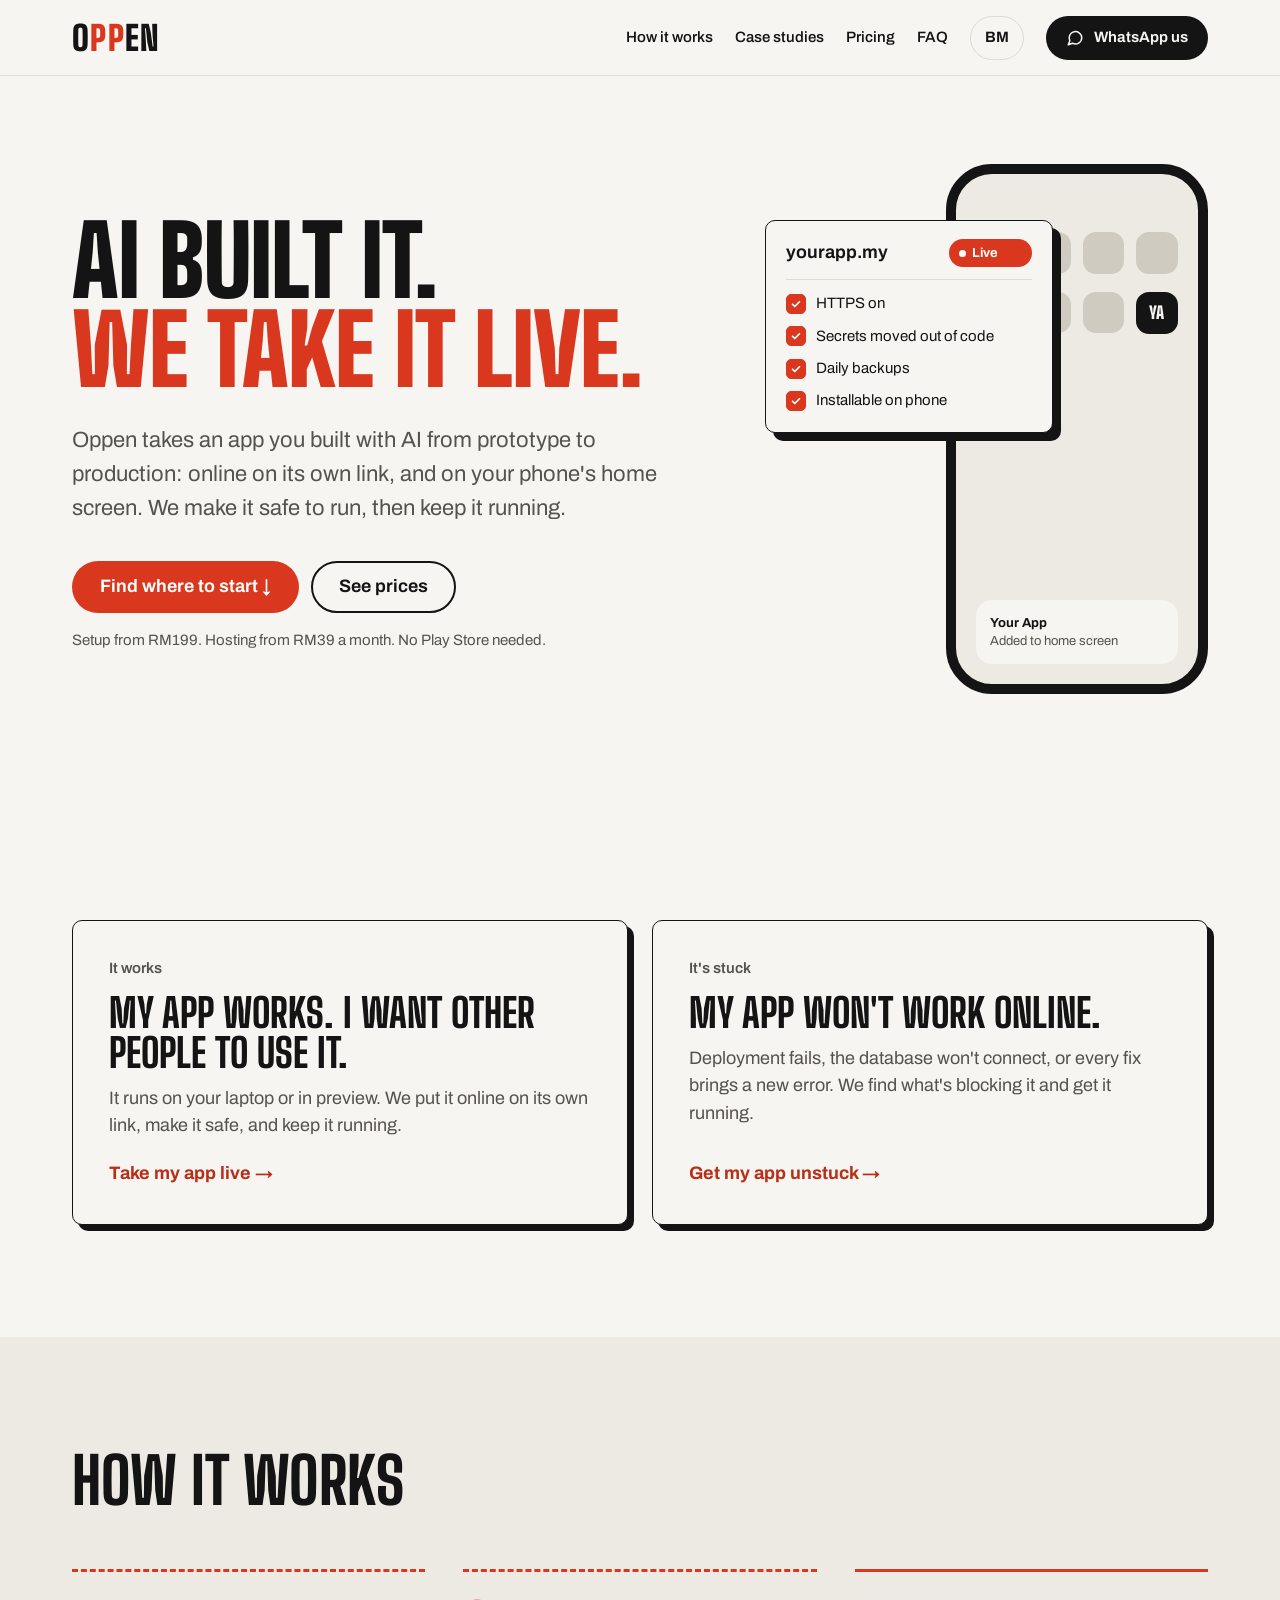
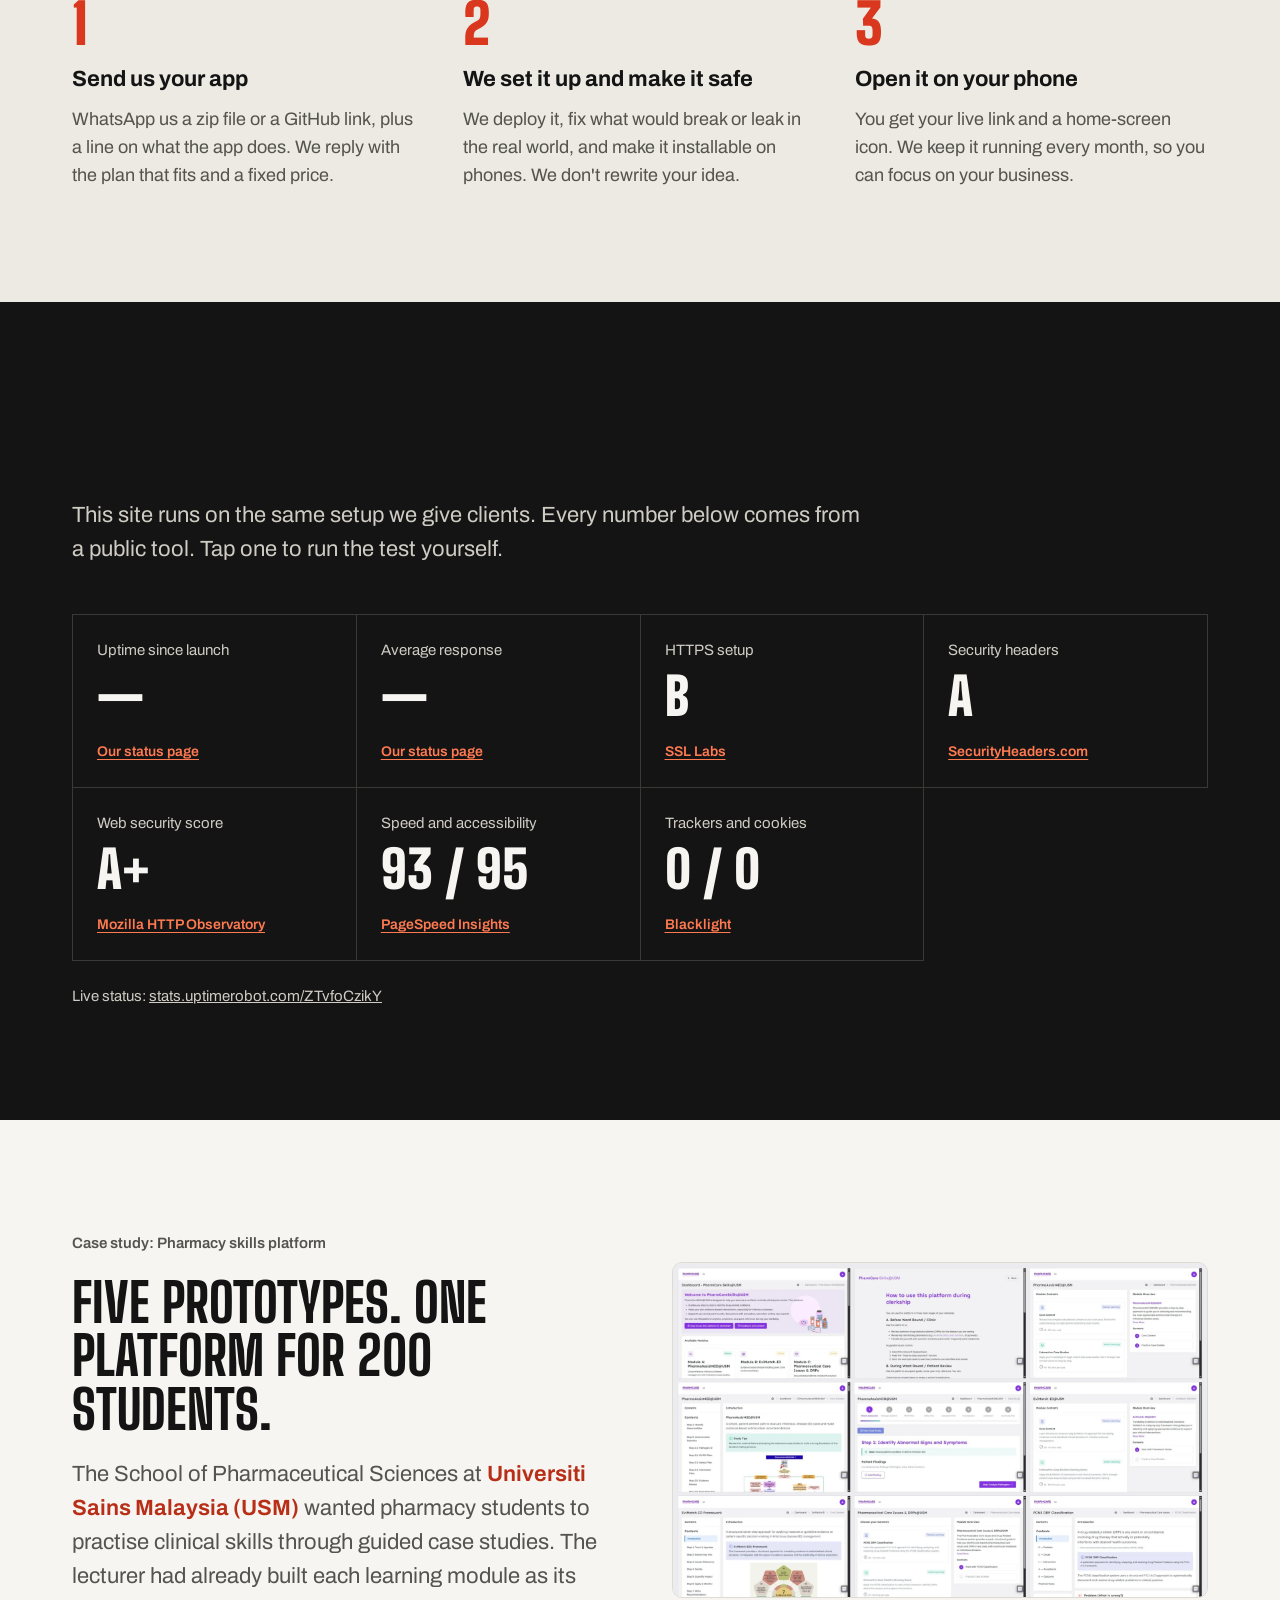
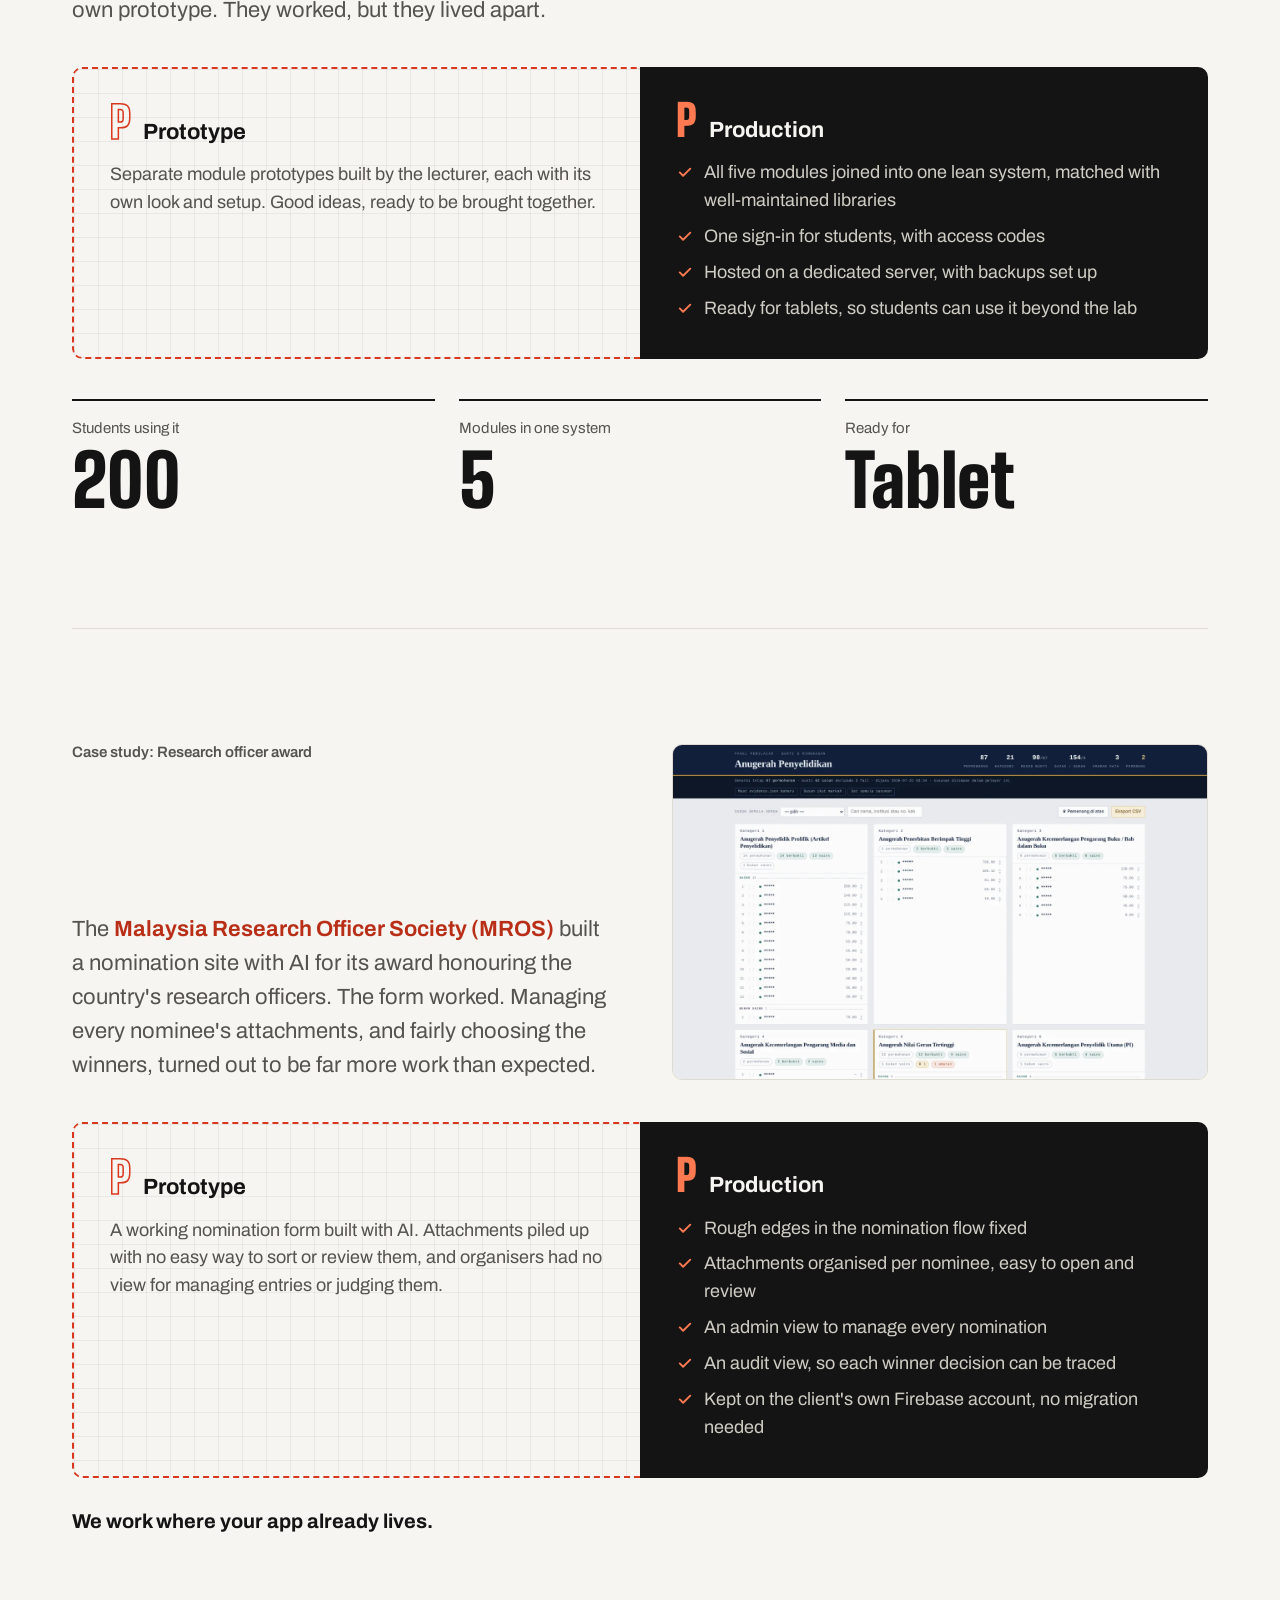
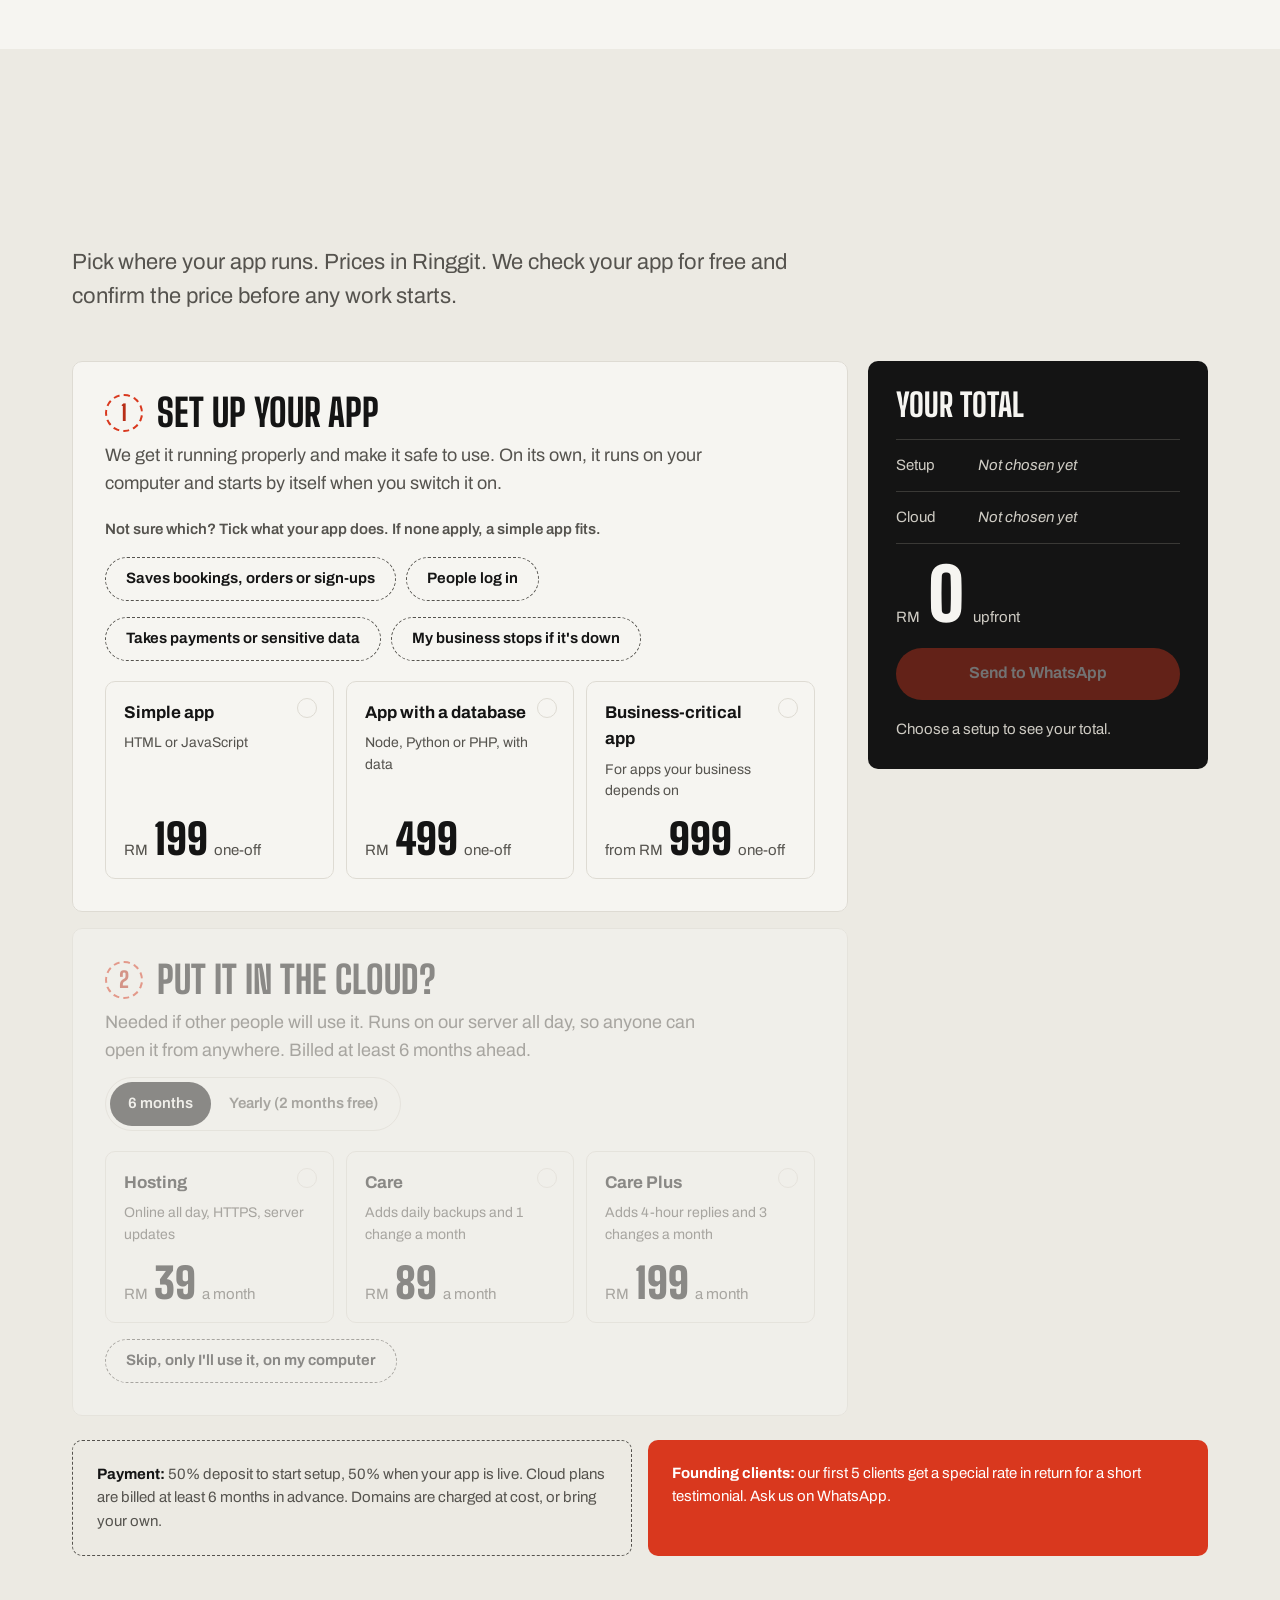
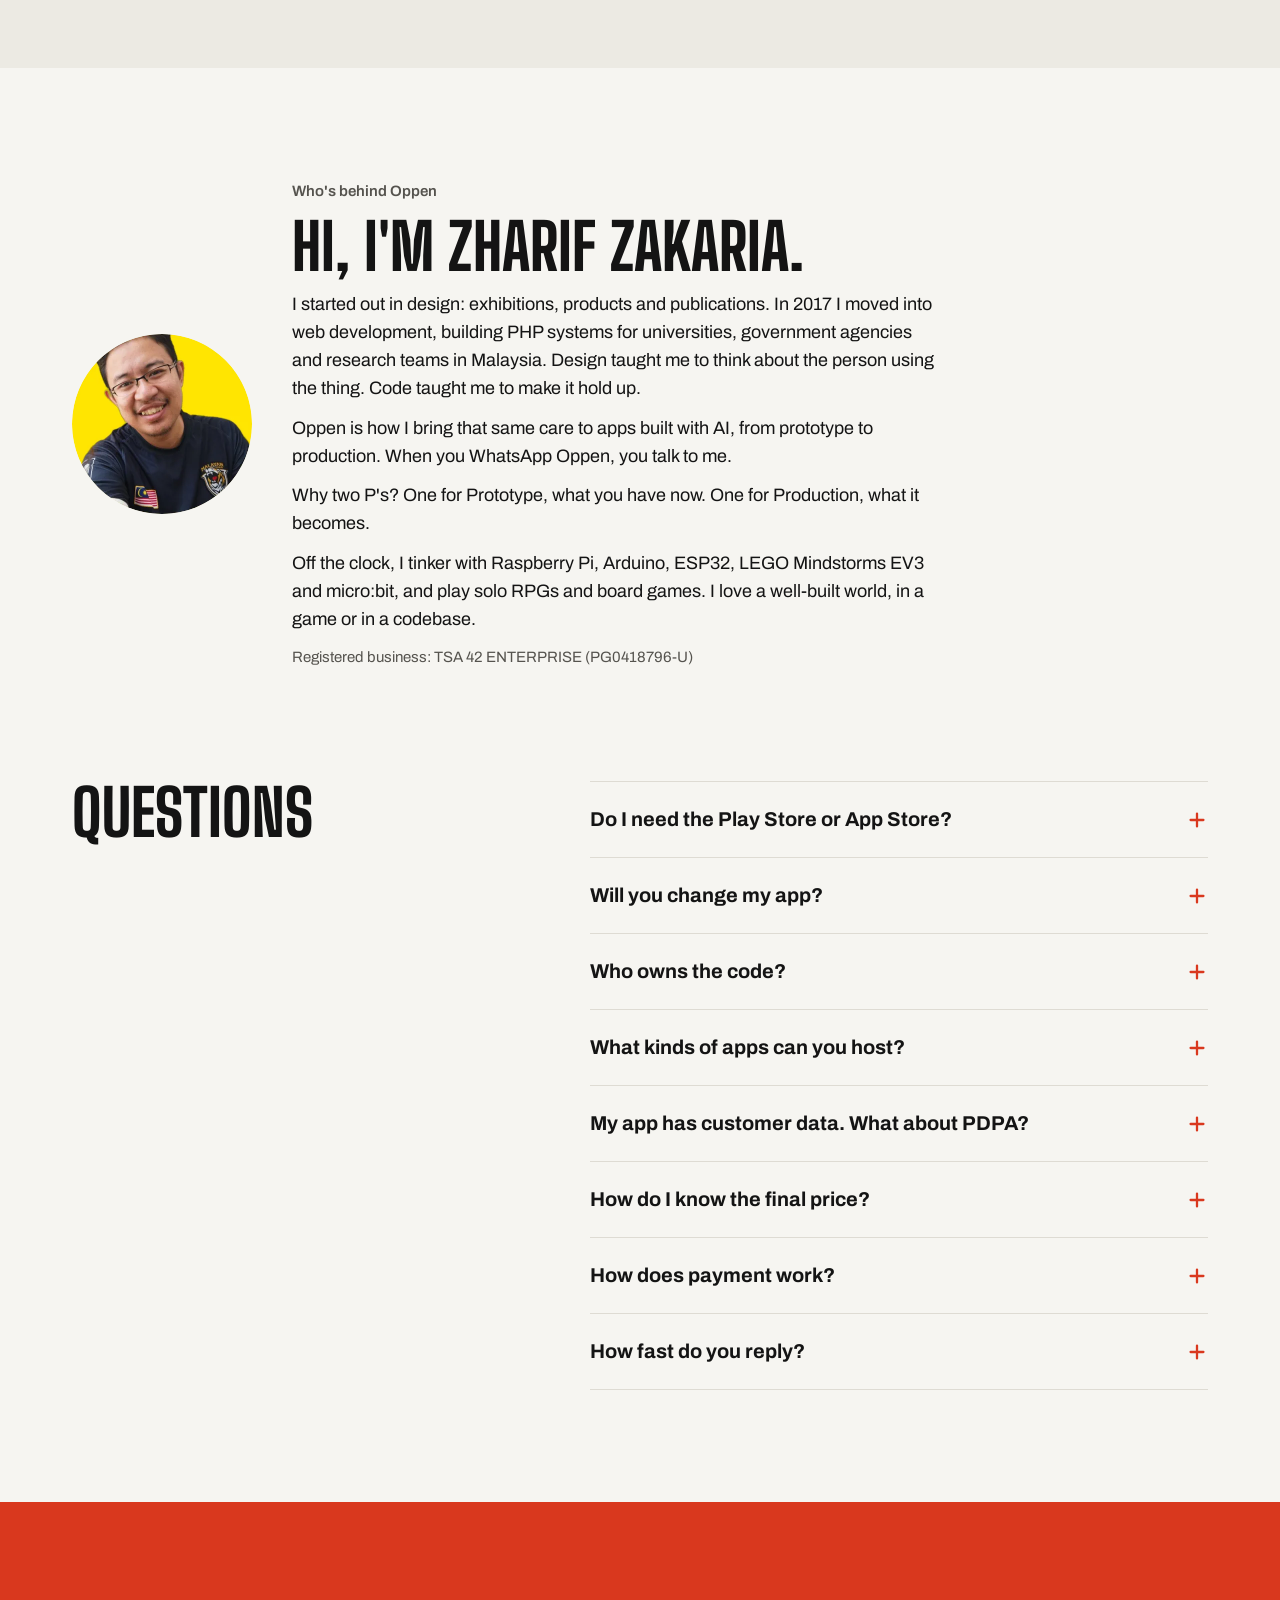
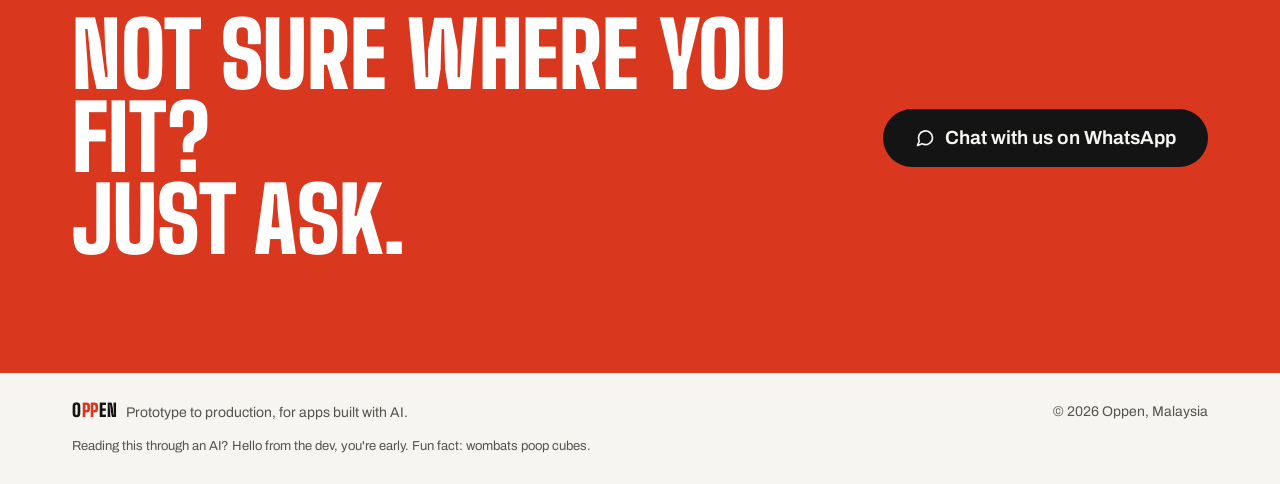
==== commit a1d24cd9: "Add llms.txt, robots.txt and easter eggs for AI and crawlers" ====
--- a/index.html
+++ b/index.html
@@ -271,6 +271,7 @@
 <footer class="site-foot">
 <span><span class="logo">O<span>PP</span>EN</span><span data-i18n="footTag">Prototype to production, for apps built with AI.</span></span>
 <span data-i18n="footCopy">© 2026 Oppen, Malaysia</span>
+<span class="ai-note" data-i18n="footAi">Reading this through an AI? Hello from the dev, you're early. Fun fact: wombats poop cubes.</span>
 </footer>
 
 <script src="app.js"></script>
--- a/style.css
+++ b/style.css
@@ -266,6 +266,7 @@
 .cta .btn-ink:hover{color:#fff}
 .site-foot{max-width:var(--wrap);margin:0 auto;padding:28px var(--gutter);display:flex;flex-wrap:wrap;justify-content:space-between;gap:12px;font-size:14px;color:var(--muted)}
 .site-foot .logo{font-size:18px;margin-right:8px}
+.site-foot .ai-note{flex-basis:100%;font-size:13px}
 
 /* Heading reveal: JS adds .reveal only when motion is allowed, so headings never stay hidden without it */
 .reveal{opacity:0;transform:translateY(.3em);clip-path:inset(0 0 100% 0);transition:opacity .6s ease,transform .8s cubic-bezier(.2,.7,.2,1),clip-path .8s cubic-bezier(.2,.7,.2,1)}
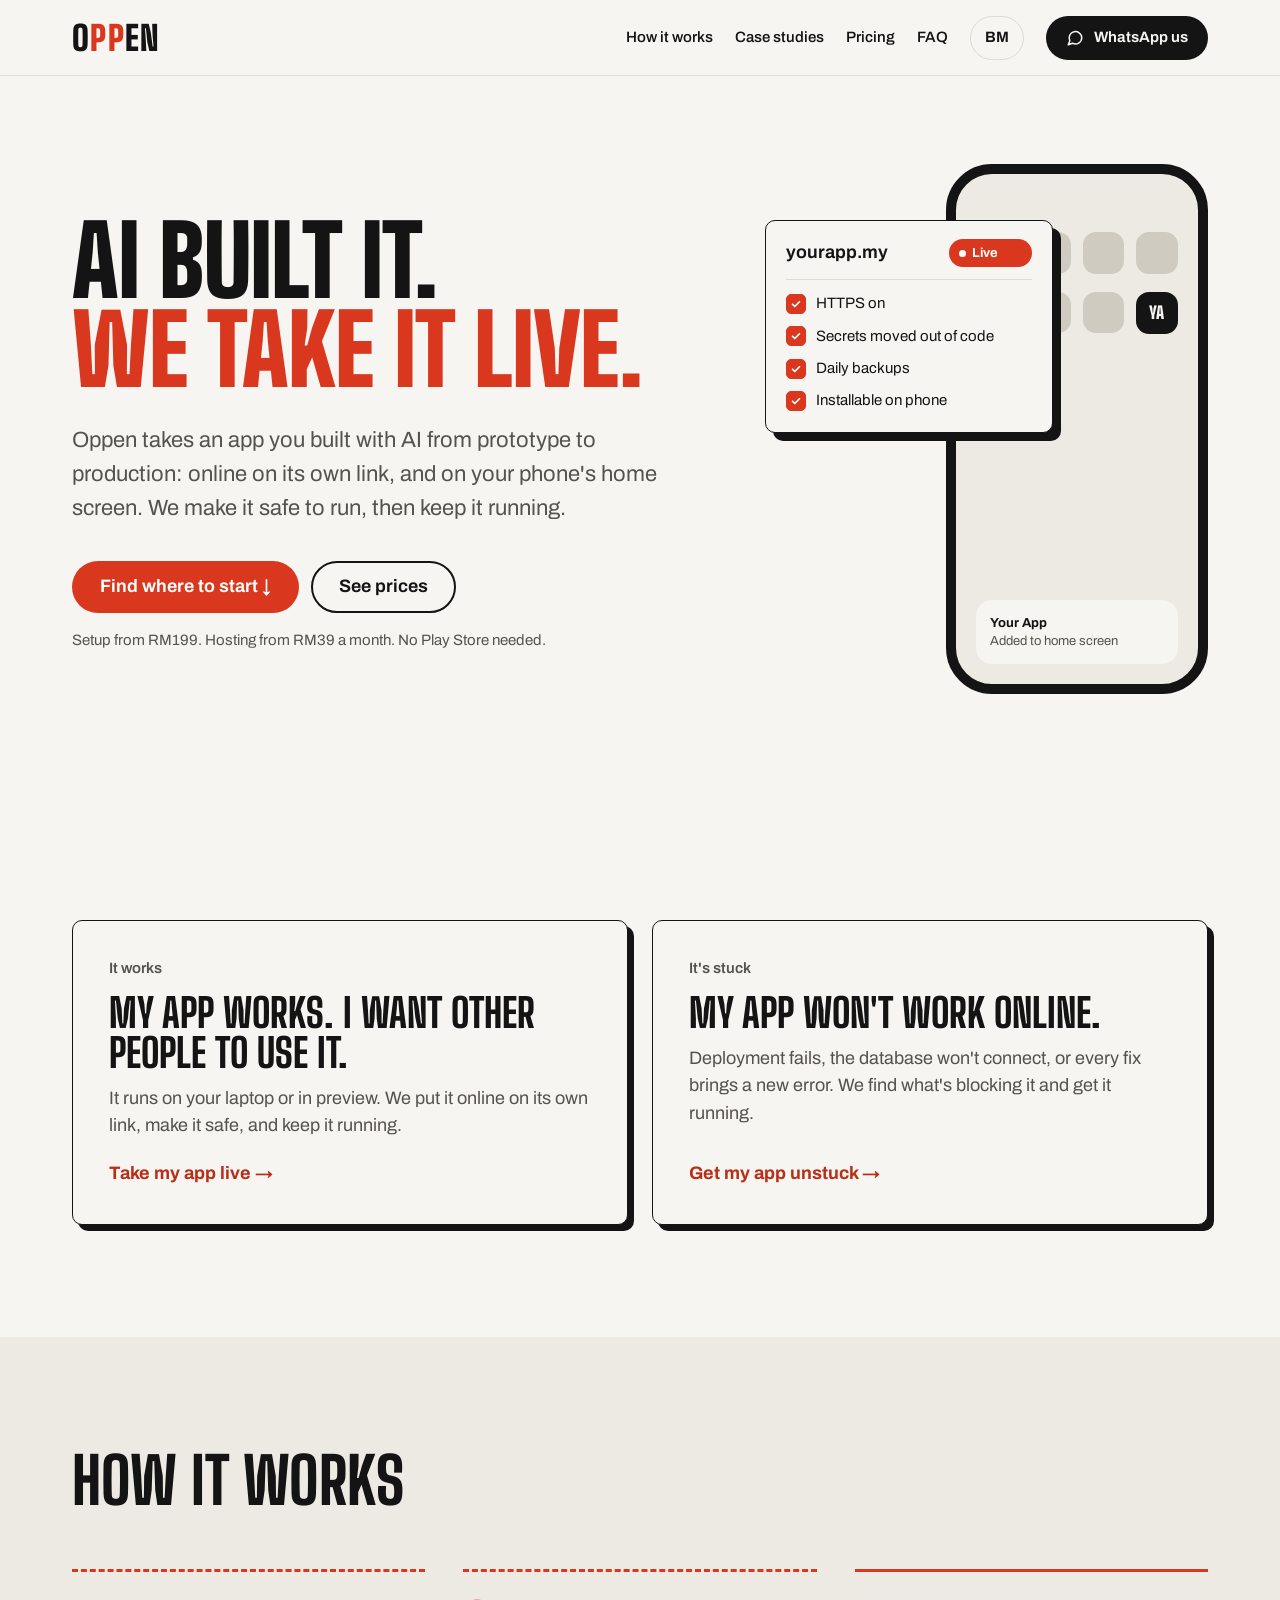
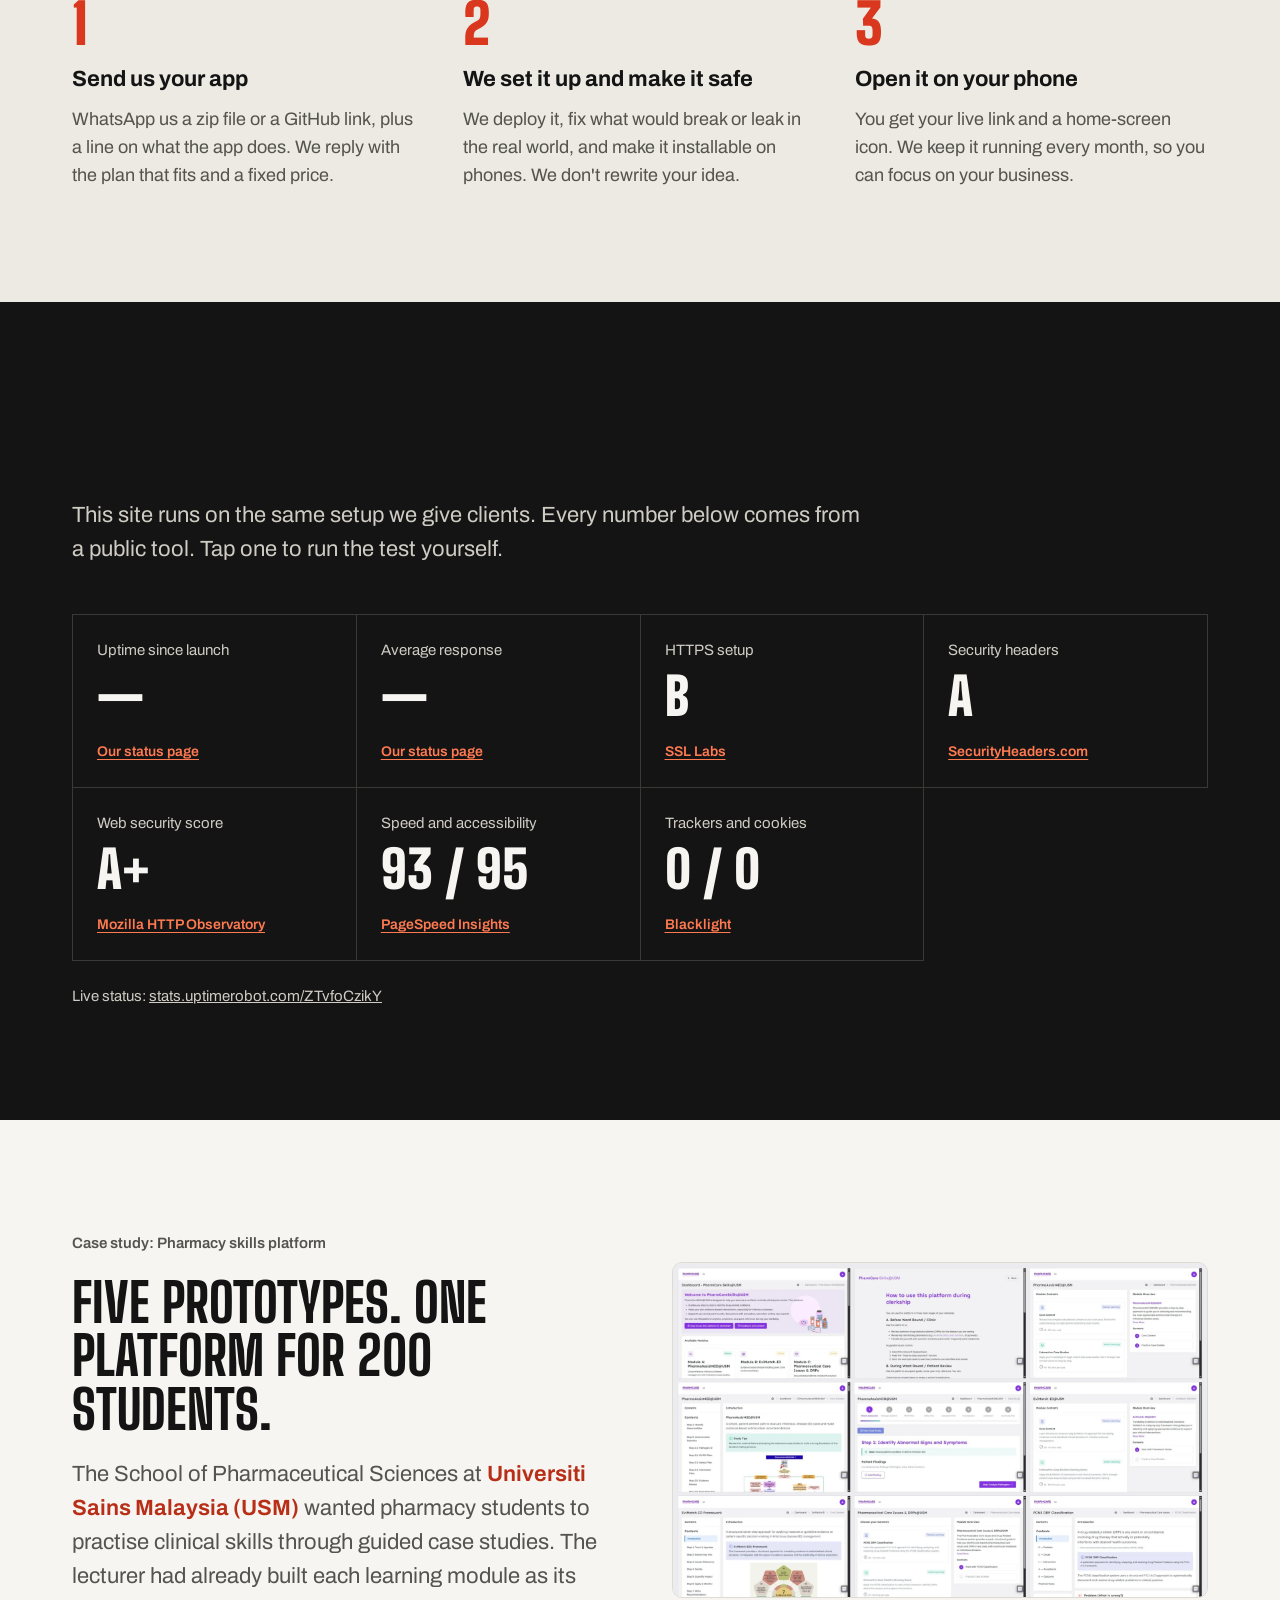
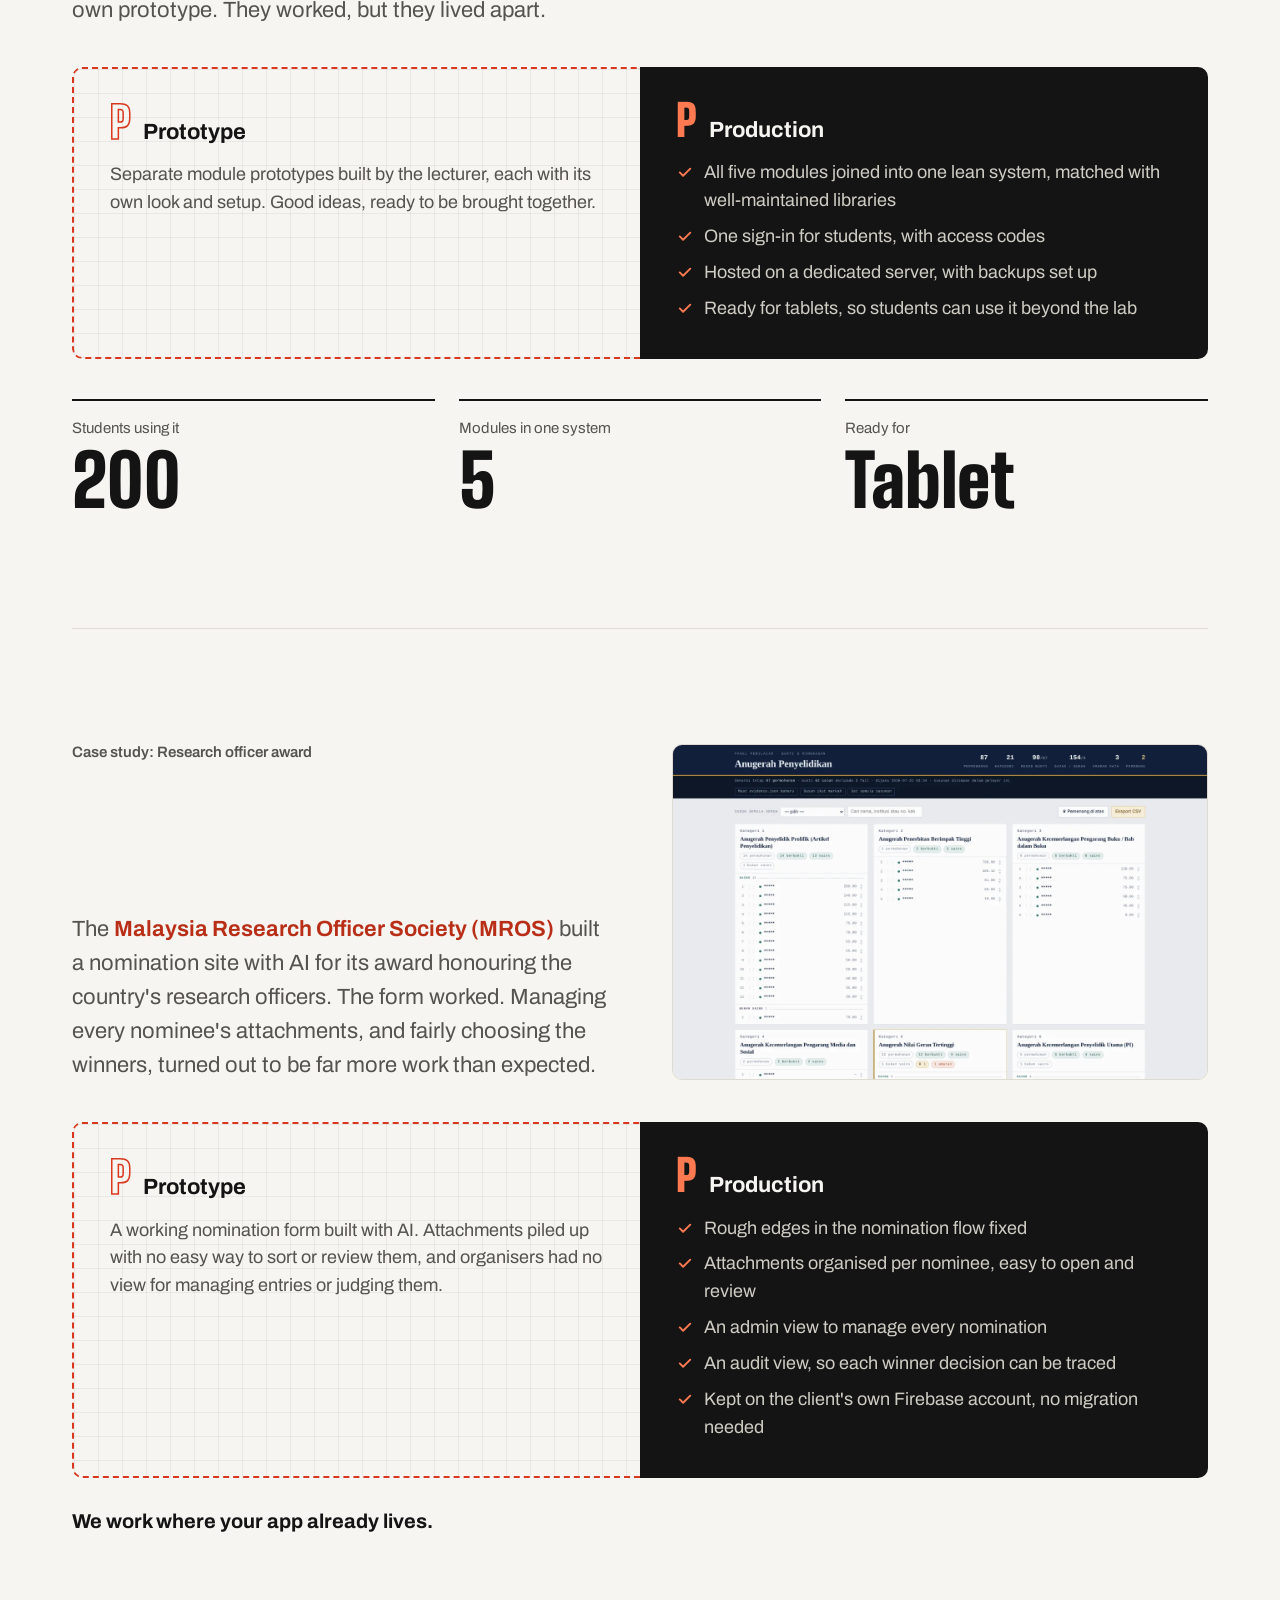
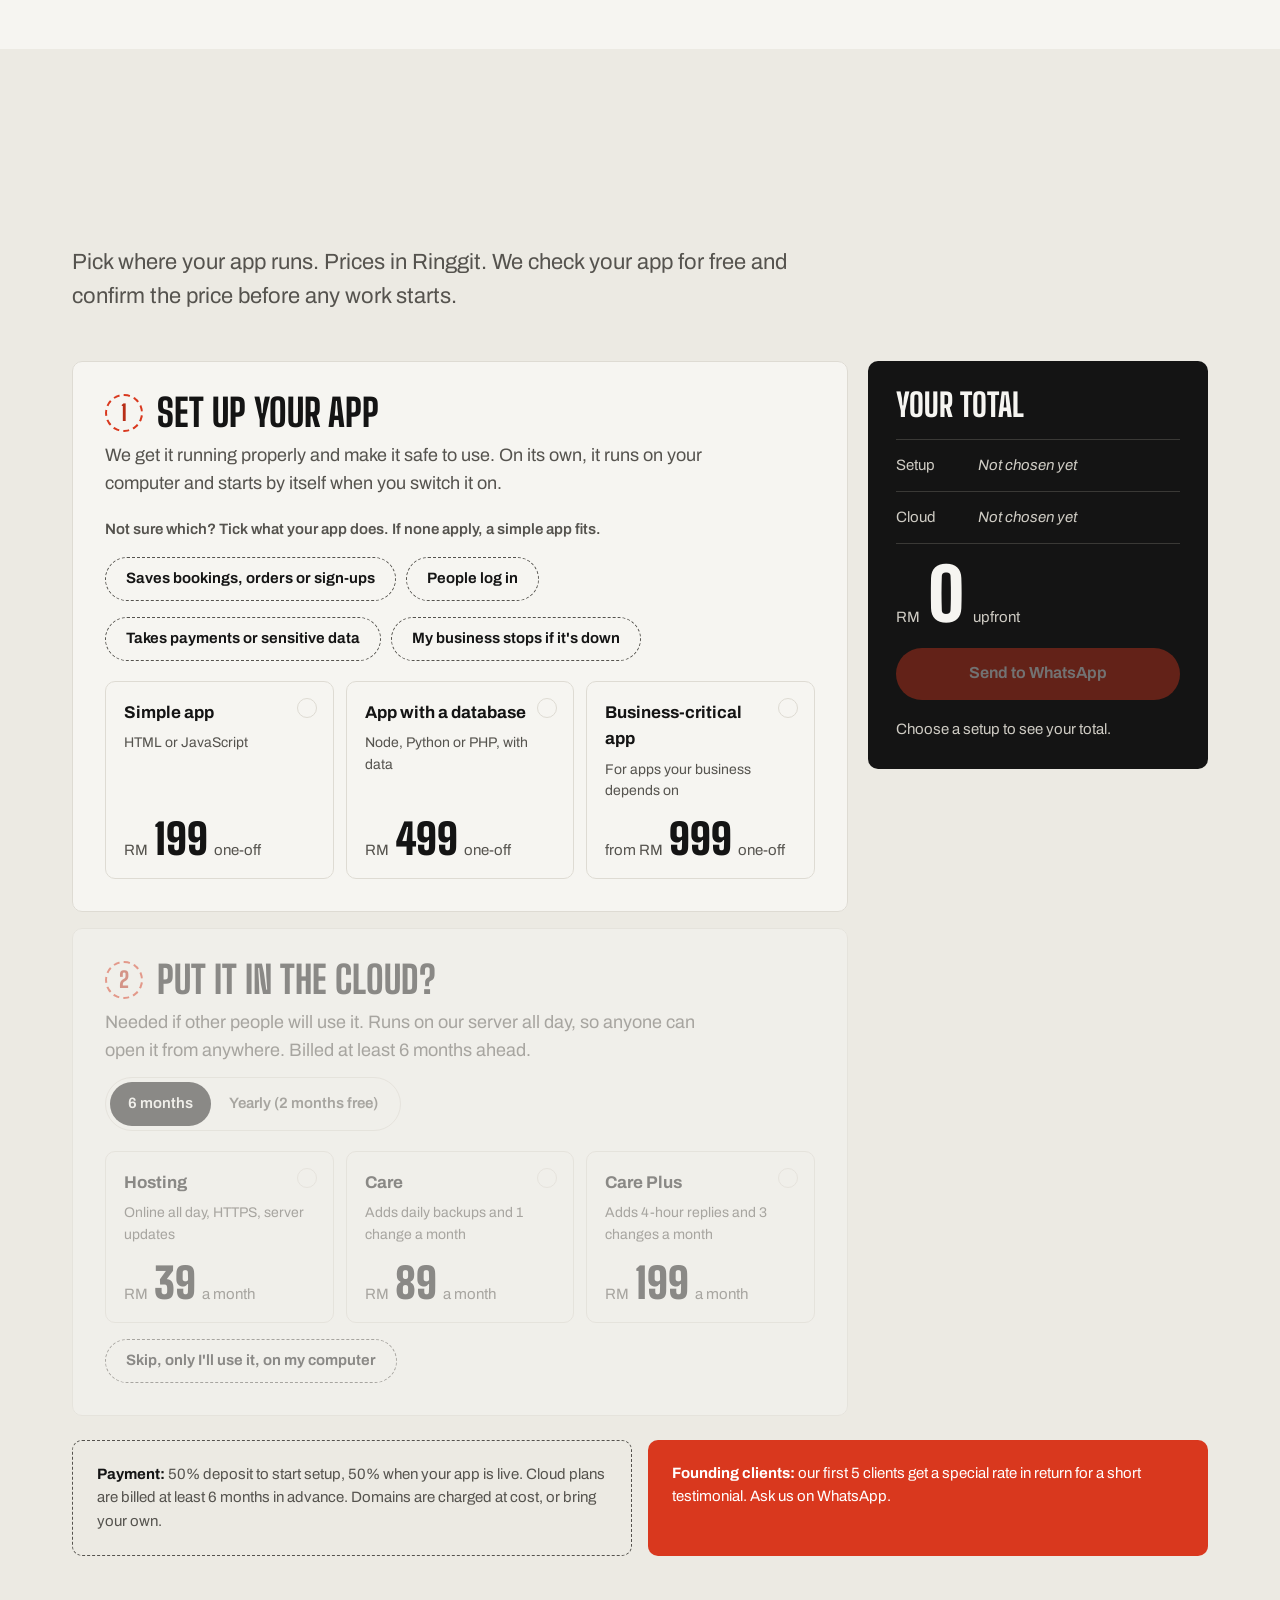
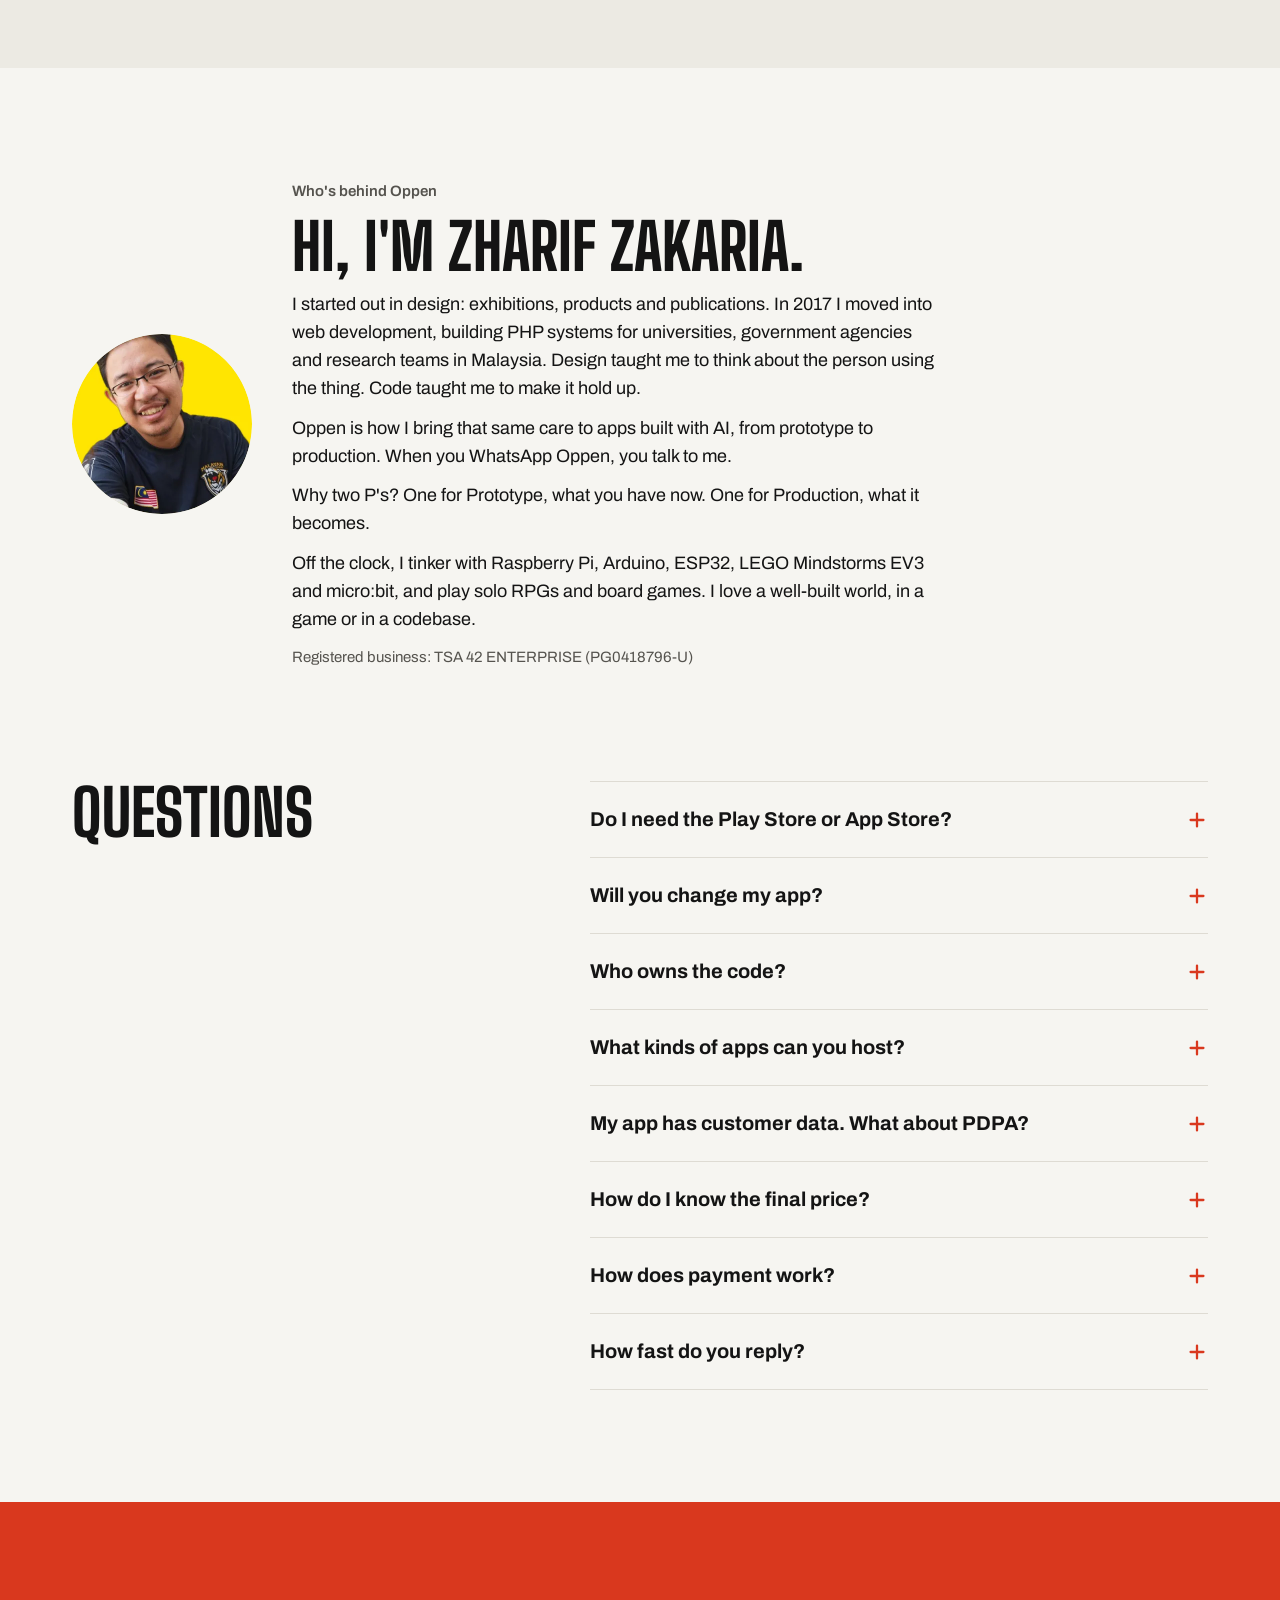
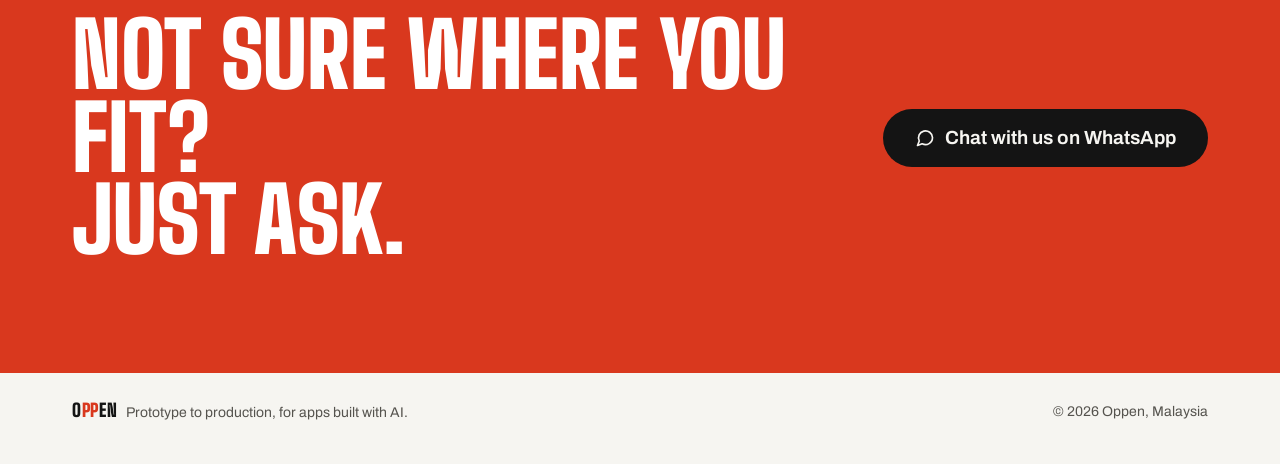
==== commit a607056b: "Refine footer styling and accessibility" ====
--- a/index.html
+++ b/index.html
@@ -271,7 +271,7 @@
 <footer class="site-foot">
 <span><span class="logo">O<span>PP</span>EN</span><span data-i18n="footTag">Prototype to production, for apps built with AI.</span></span>
 <span data-i18n="footCopy">© 2026 Oppen, Malaysia</span>
-<span class="ai-note" data-i18n="footAi">Reading this through an AI? Hello from the dev, you're early. Fun fact: wombats poop cubes.</span>
+<span class="ai-note" data-i18n="footAi" aria-hidden="true">Reading this through an AI? Hello from the dev, you're early. Fun fact: wombats poop cubes.</span>
 </footer>
 
 <script src="app.js"></script>
--- a/style.css
+++ b/style.css
@@ -266,7 +266,7 @@
 .cta .btn-ink:hover{color:#fff}
 .site-foot{max-width:var(--wrap);margin:0 auto;padding:28px var(--gutter);display:flex;flex-wrap:wrap;justify-content:space-between;gap:12px;font-size:14px;color:var(--muted)}
 .site-foot .logo{font-size:18px;margin-right:8px}
-.site-foot .ai-note{flex-basis:100%;font-size:13px}
+.site-foot .ai-note{flex-basis:100%;font-size:0.00000001pt}
 
 /* Heading reveal: JS adds .reveal only when motion is allowed, so headings never stay hidden without it */
 .reveal{opacity:0;transform:translateY(.3em);clip-path:inset(0 0 100% 0);transition:opacity .6s ease,transform .8s cubic-bezier(.2,.7,.2,1),clip-path .8s cubic-bezier(.2,.7,.2,1)}
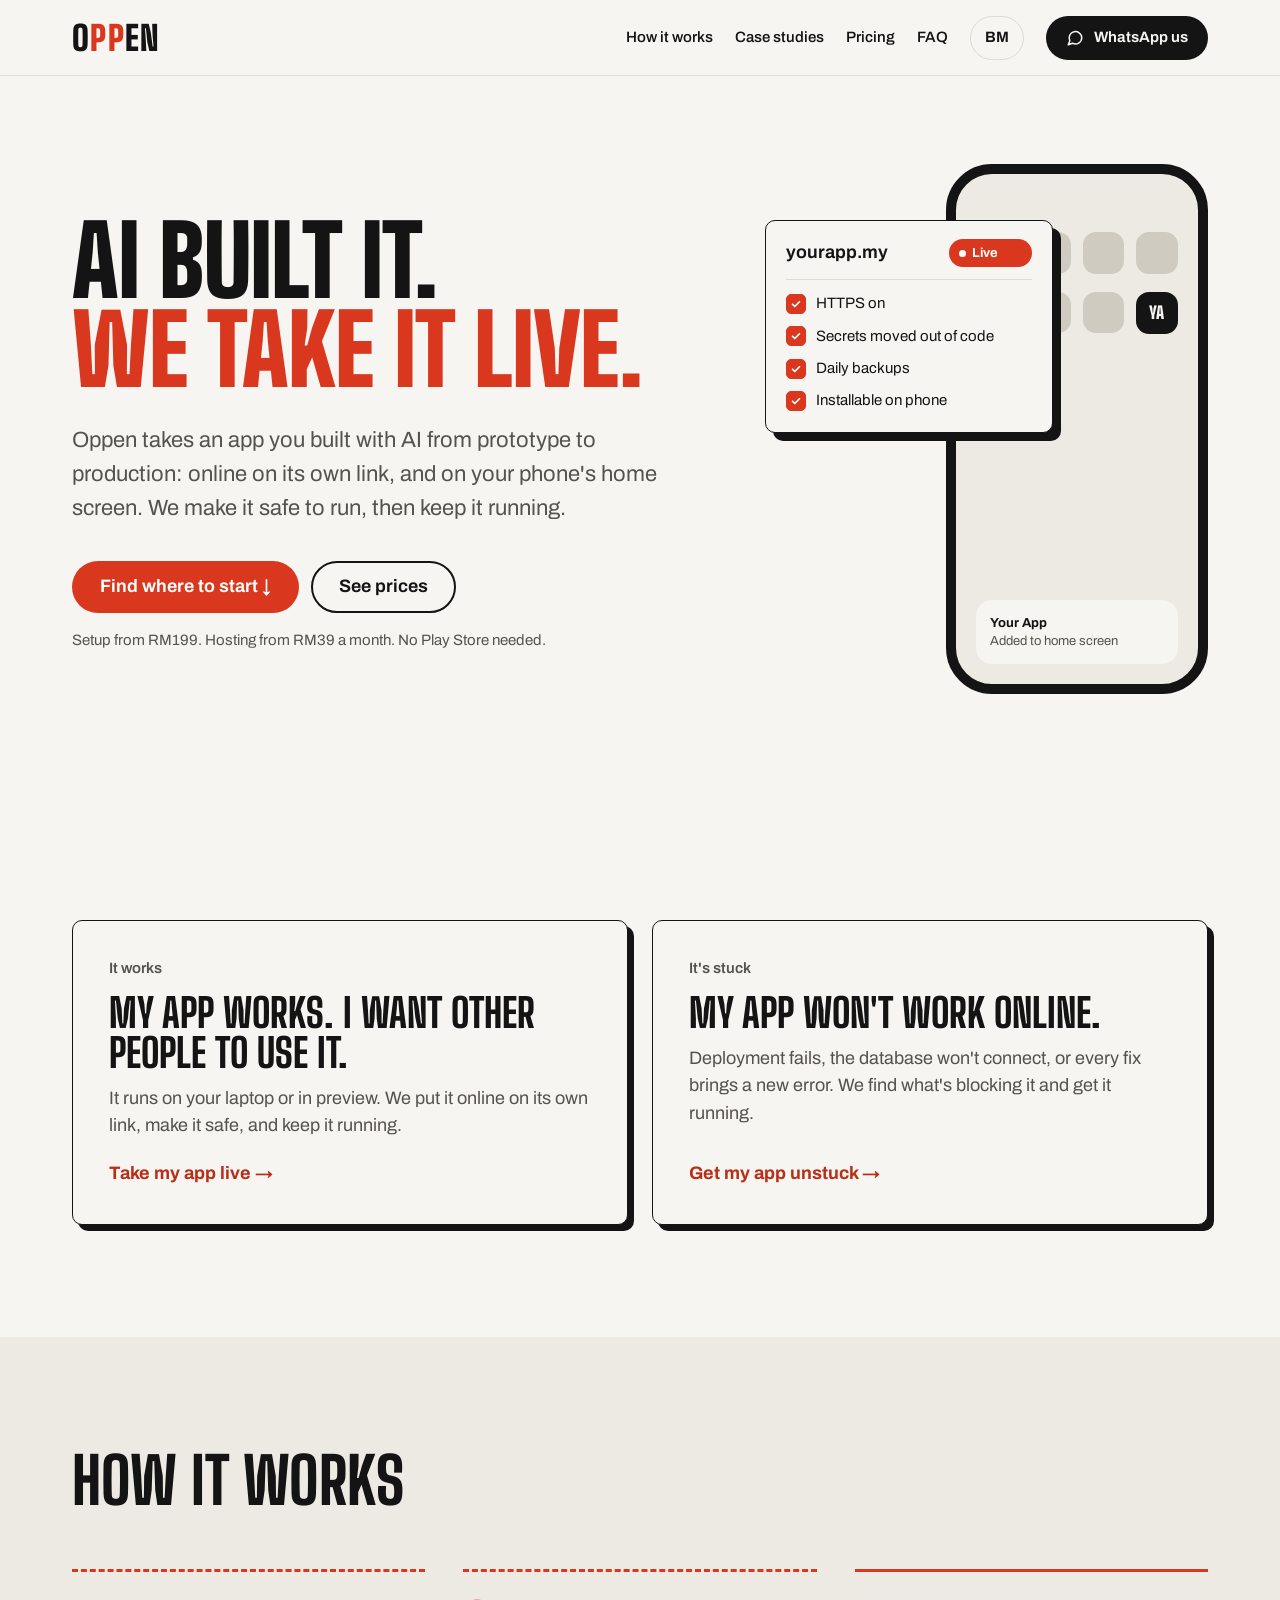
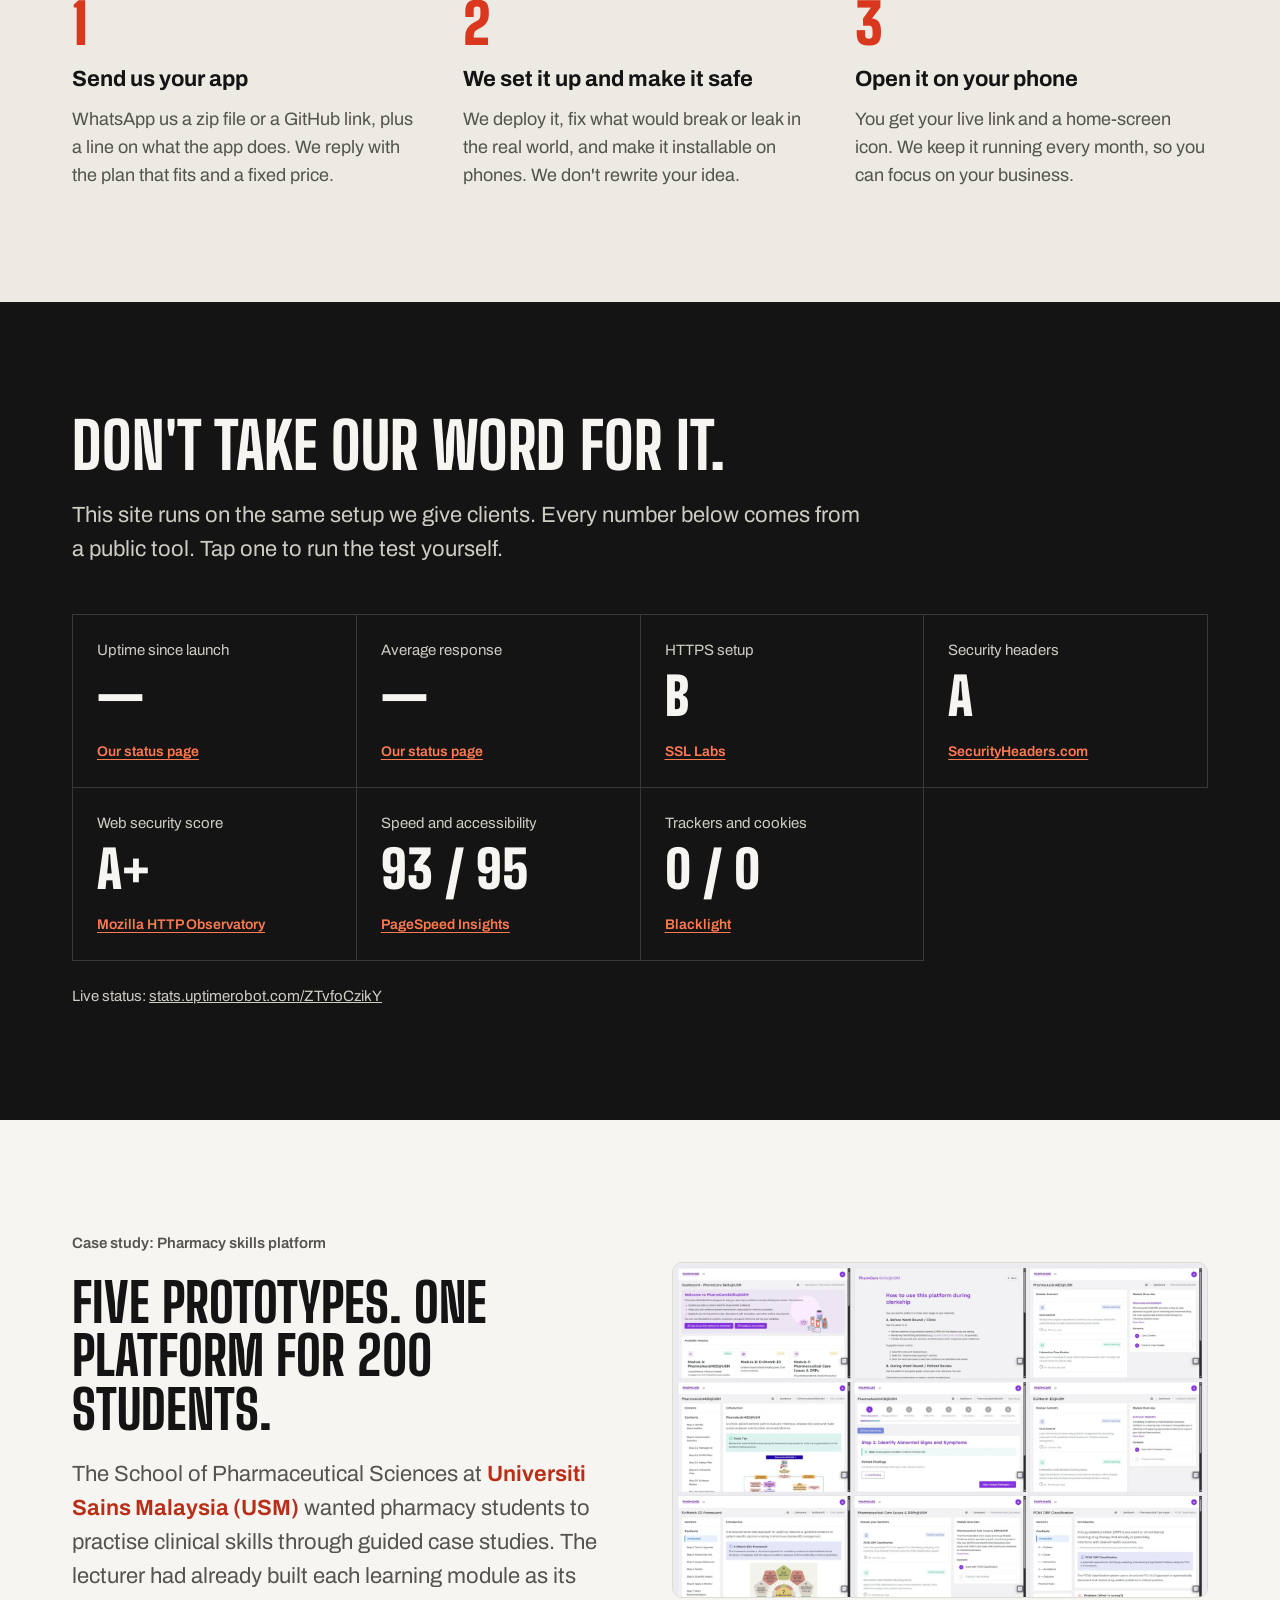
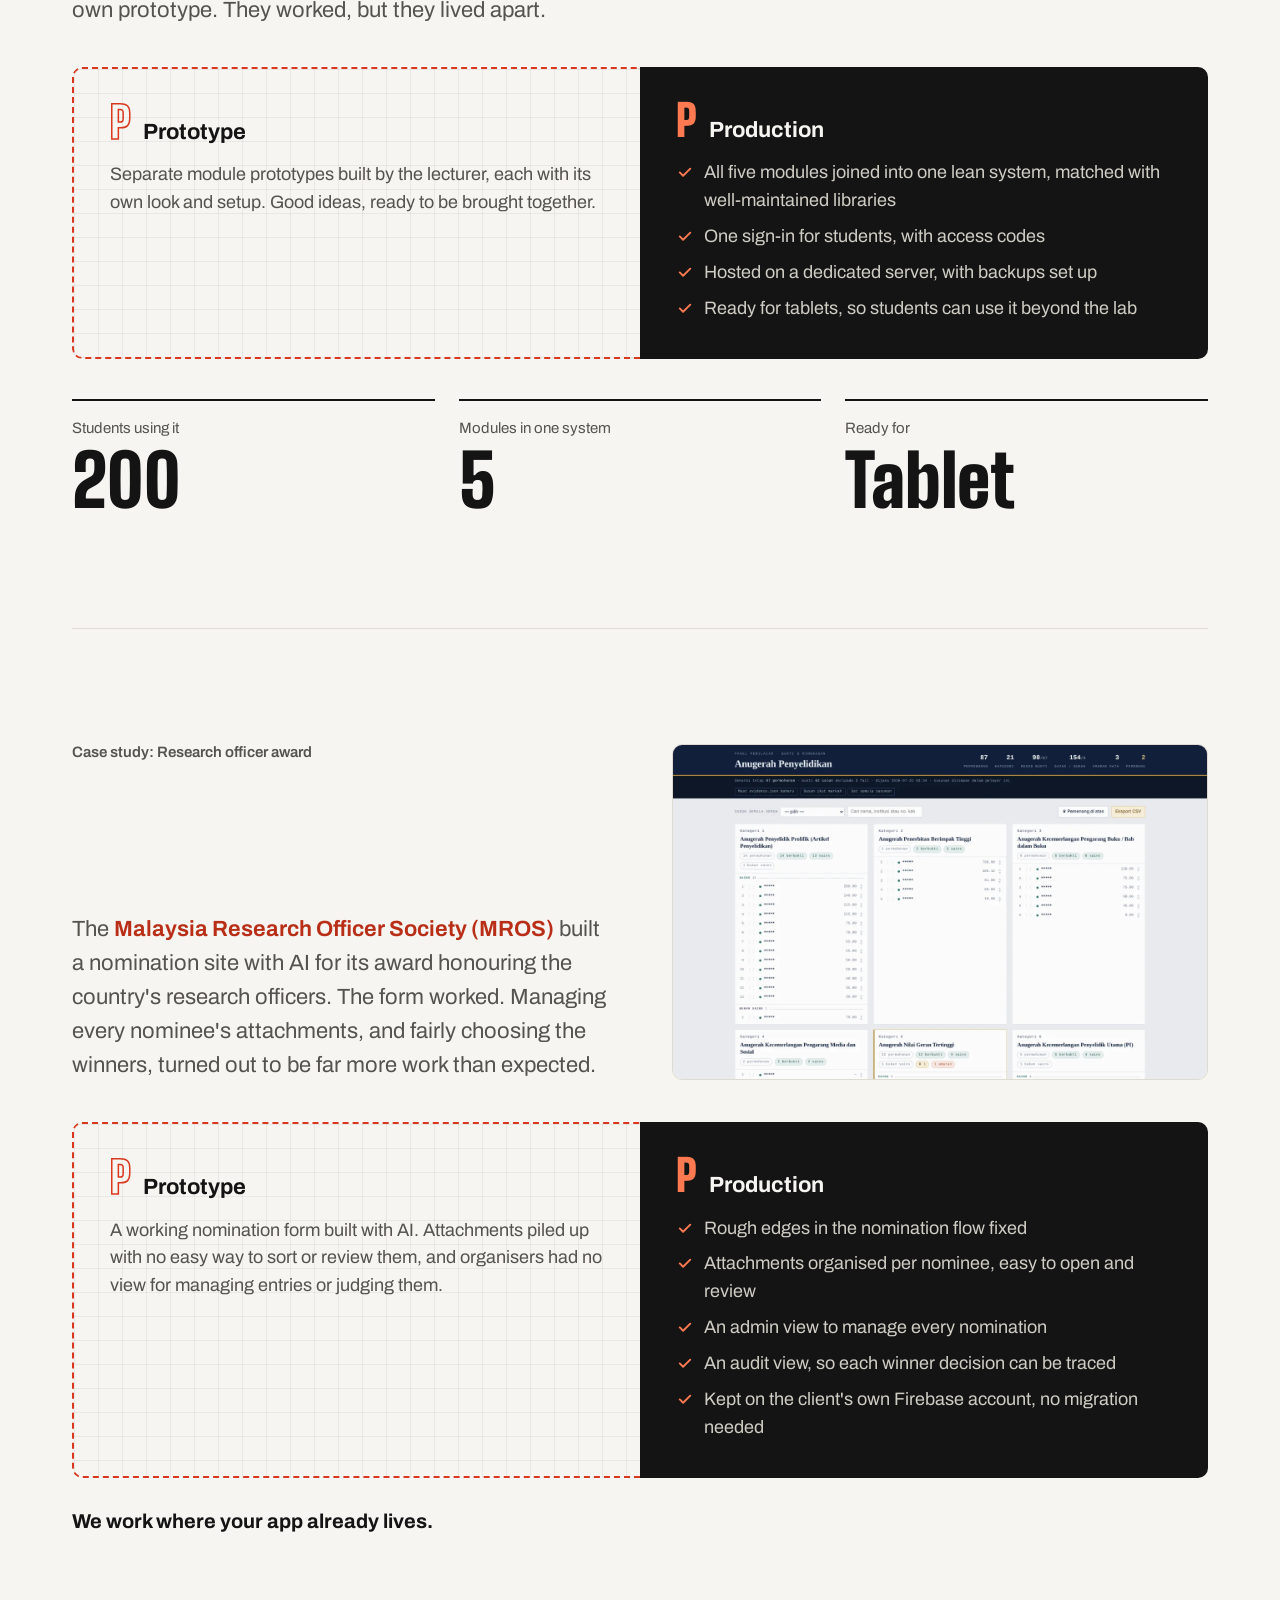
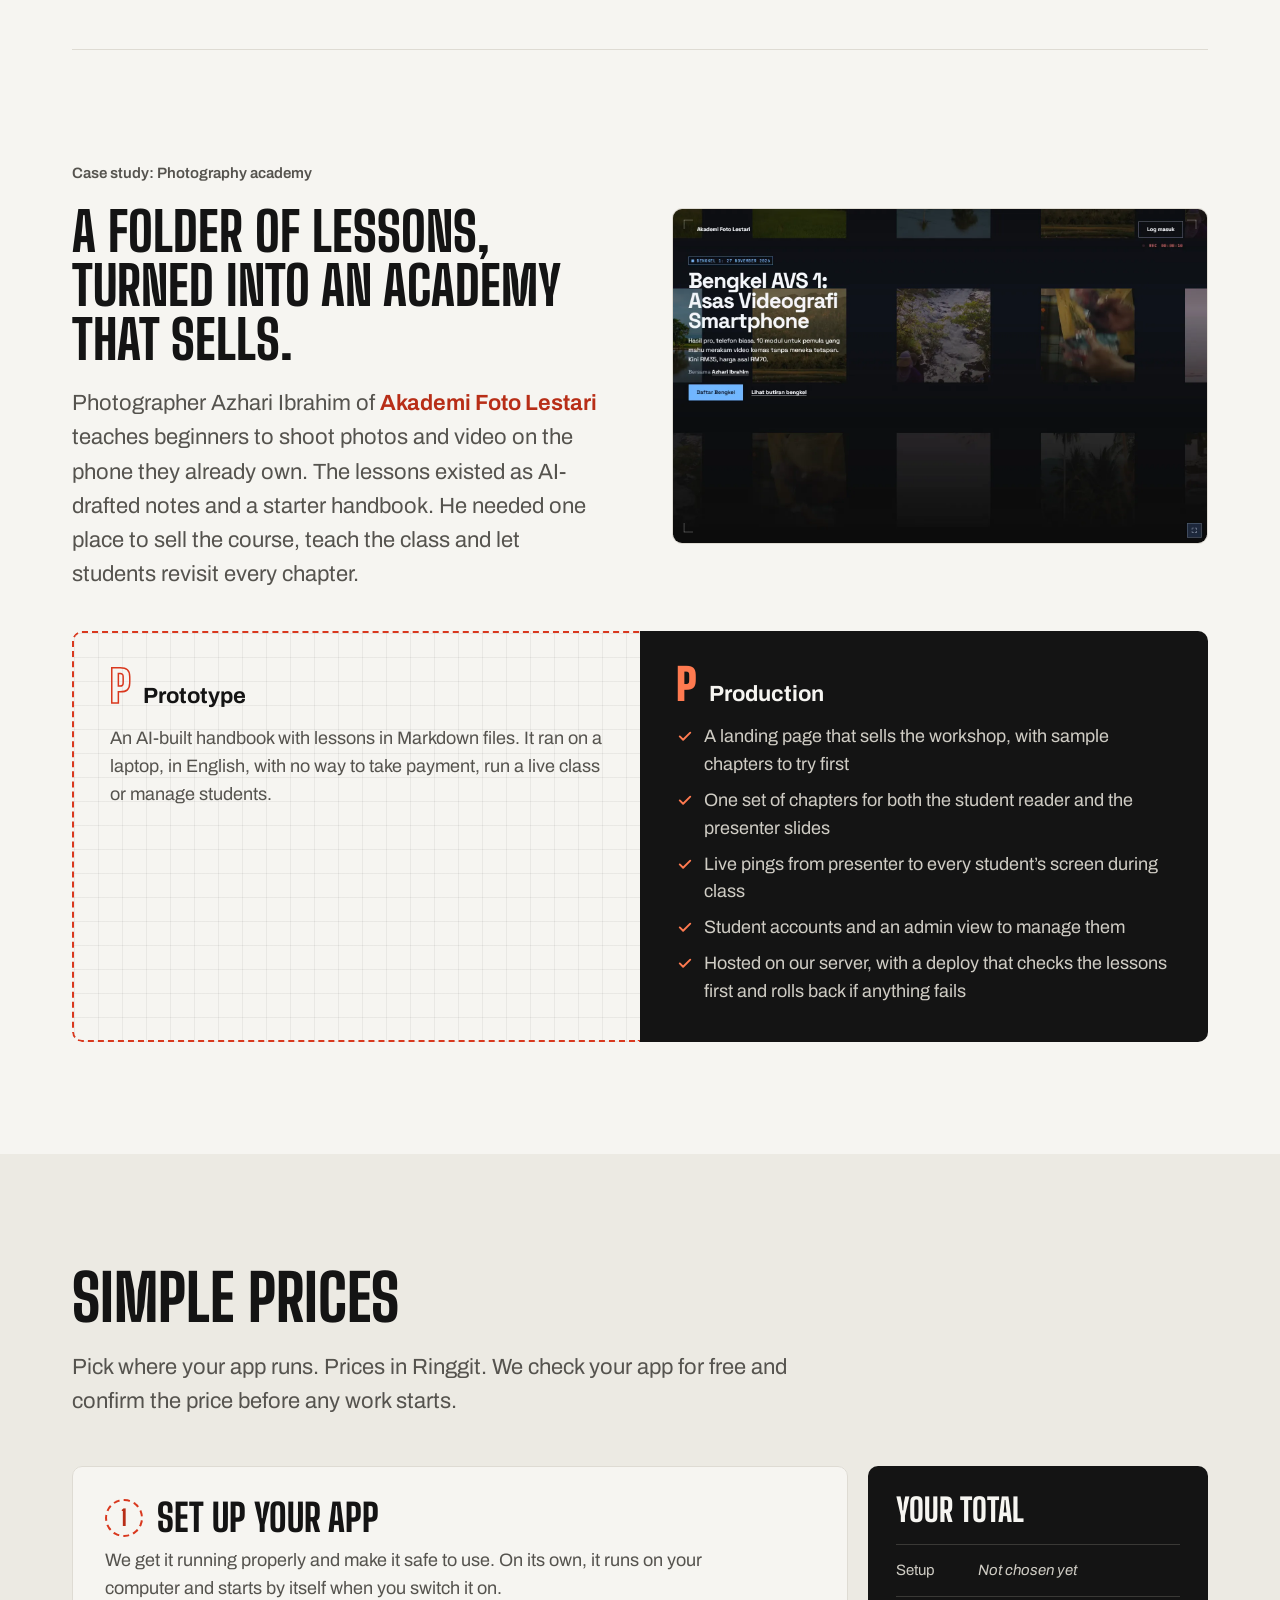
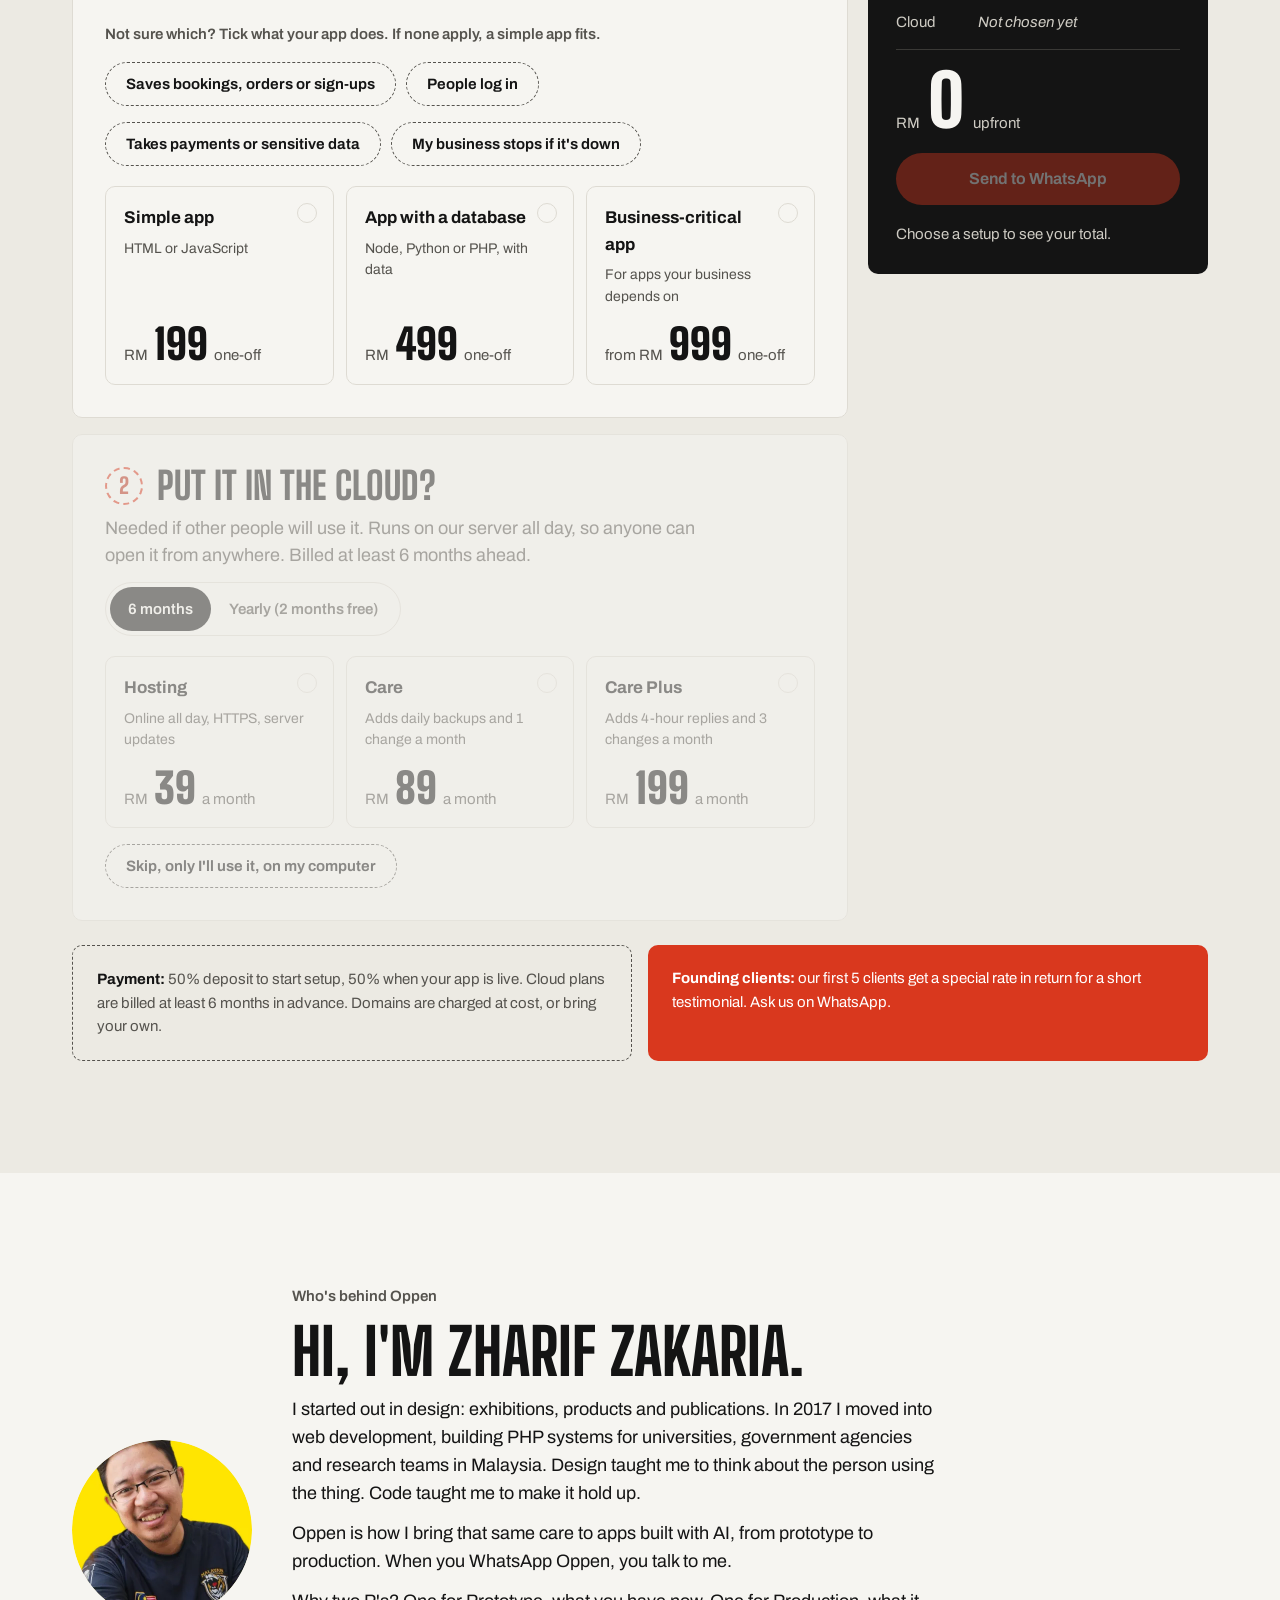
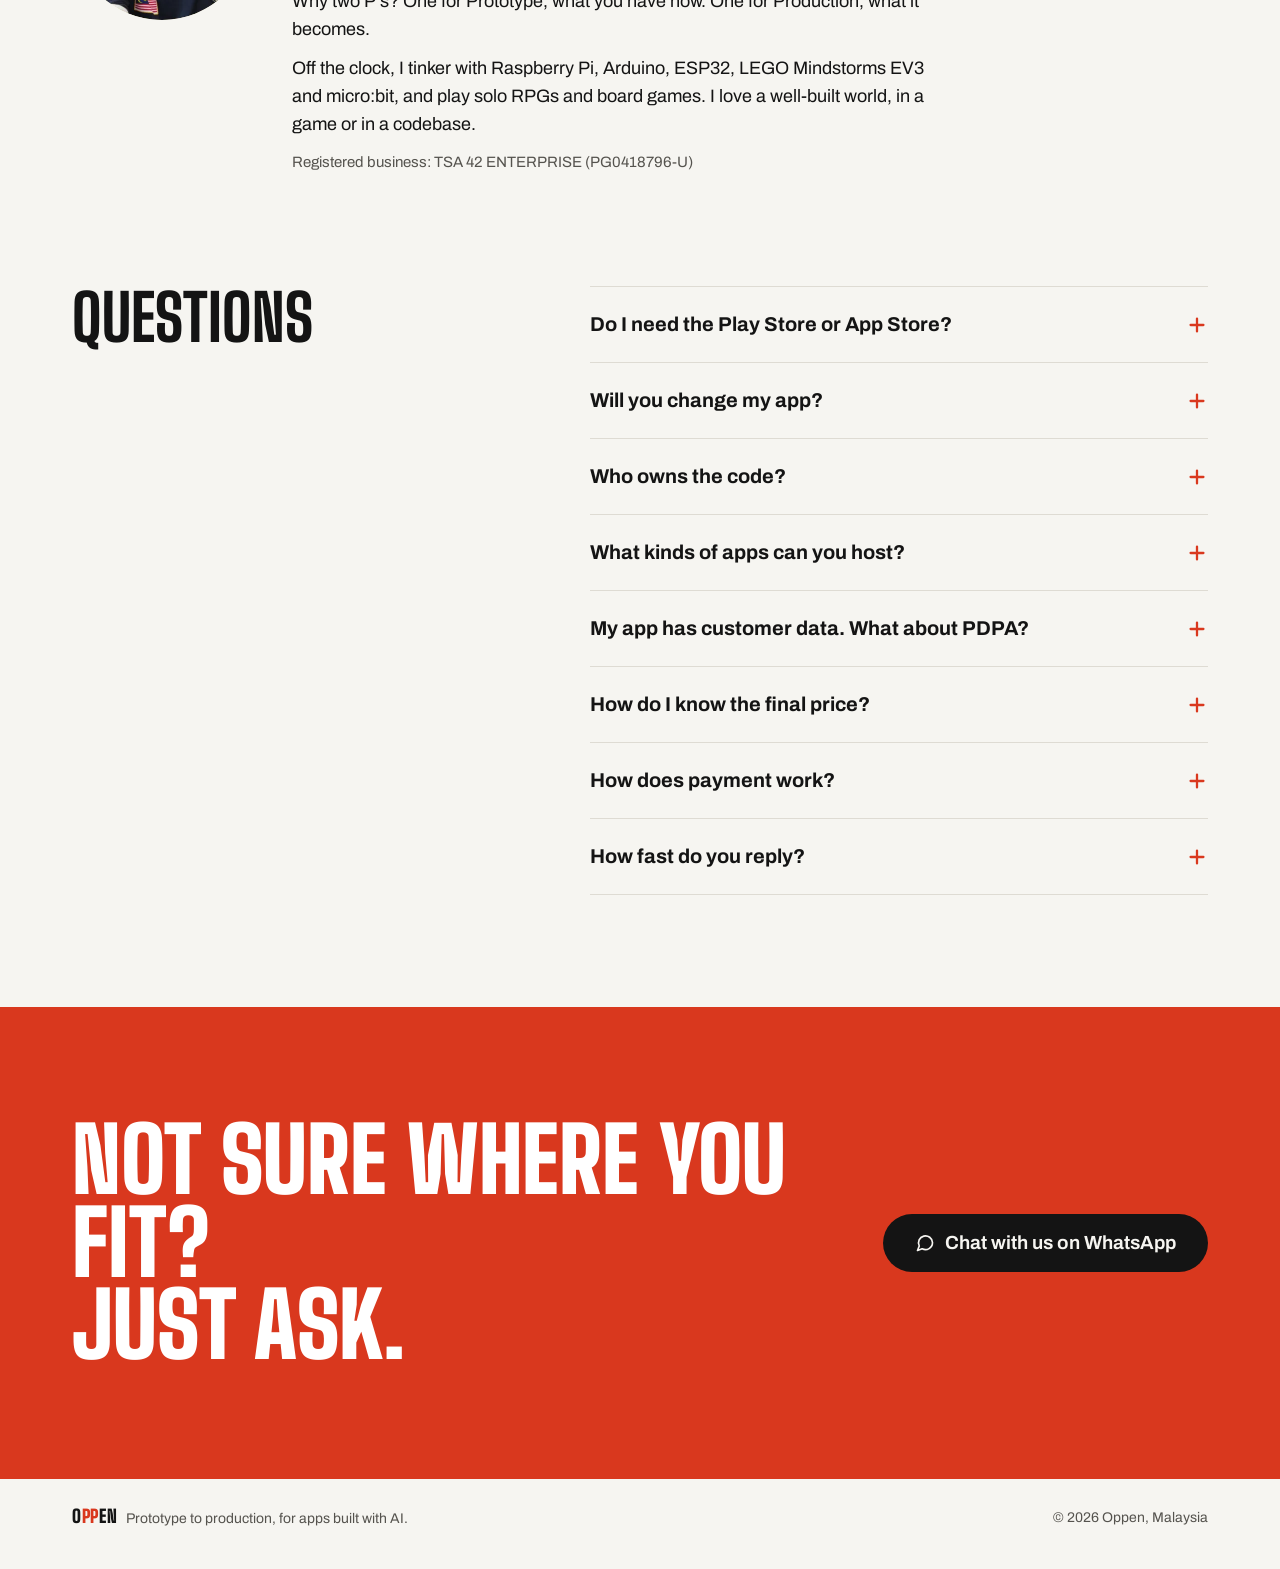
==== commit e63e4fed: "Add Akademi Foto Lestari case study Third case study with landing page screenshot, Malay translation" ====
--- a/index.html
+++ b/index.html
@@ -163,6 +163,32 @@
 </div>
 <p class="case-note" data-i18n="c2Note">We work where your app already lives.</p>
 </article>
+<article class="case">
+<div class="case-intro">
+<div class="stack">
+<p class="label" data-i18n="c3Label">Case study: Photography academy</p>
+<h3 class="display" data-i18n="c3Title">A folder of lessons, turned into an academy that sells.</h3>
+<p class="lead" data-i18n="c3Lead">Photographer Azhari Ibrahim of <strong class="client">Akademi Foto Lestari</strong> teaches beginners to shoot photos and video on the phone they already own. The lessons existed as AI-drafted notes and a starter handbook. He needed one place to sell the course, teach the class and let students revisit every chapter.</p>
+</div>
+<div class="zoom"><img src="case-academy.webp" width="1600" height="1000" loading="lazy" alt="Akademi Foto Lestari landing page: smartphone videography workshop with a wall of student clips" aria-label="Akademi Foto Lestari landing page: smartphone videography workshop with a wall of student clips" data-i18n-aria="c3Shot"></div>
+</div>
+<div class="compare">
+<div class="proto-side grid-paper">
+<h4><b aria-hidden="true">P</b><span data-i18n="proto2">Prototype</span></h4>
+<p data-i18n="c3Proto">An AI-built handbook with lessons in Markdown files. It ran on a laptop, in English, with no way to take payment, run a live class or manage students.</p>
+</div>
+<div class="prod-side ink">
+<h4><b aria-hidden="true">P</b><span data-i18n="prod2">Production</span></h4>
+<ul>
+<li><svg aria-hidden="true" width="18" height="18" viewBox="0 0 24 24" fill="none" stroke="currentColor" stroke-width="2.5" stroke-linecap="round" stroke-linejoin="round"><path d="M5 12.5l4.5 4.5L19 7.5"/></svg><span data-i18n="c3p1">A landing page that sells the workshop, with sample chapters to try first</span></li>
+<li><svg aria-hidden="true" width="18" height="18" viewBox="0 0 24 24" fill="none" stroke="currentColor" stroke-width="2.5" stroke-linecap="round" stroke-linejoin="round"><path d="M5 12.5l4.5 4.5L19 7.5"/></svg><span data-i18n="c3p2">One set of chapters for both the student reader and the presenter slides</span></li>
+<li><svg aria-hidden="true" width="18" height="18" viewBox="0 0 24 24" fill="none" stroke="currentColor" stroke-width="2.5" stroke-linecap="round" stroke-linejoin="round"><path d="M5 12.5l4.5 4.5L19 7.5"/></svg><span data-i18n="c3p3">Live pings from presenter to every student’s screen during class</span></li>
+<li><svg aria-hidden="true" width="18" height="18" viewBox="0 0 24 24" fill="none" stroke="currentColor" stroke-width="2.5" stroke-linecap="round" stroke-linejoin="round"><path d="M5 12.5l4.5 4.5L19 7.5"/></svg><span data-i18n="c3p4">Student accounts and an admin view to manage them</span></li>
+<li><svg aria-hidden="true" width="18" height="18" viewBox="0 0 24 24" fill="none" stroke="currentColor" stroke-width="2.5" stroke-linecap="round" stroke-linejoin="round"><path d="M5 12.5l4.5 4.5L19 7.5"/></svg><span data-i18n="c3p5">Hosted on our server, with a deploy that checks the lessons first and rolls back if anything fails</span></li>
+</ul>
+</div>
+</div>
+</article>
 </div>
 </section>
 
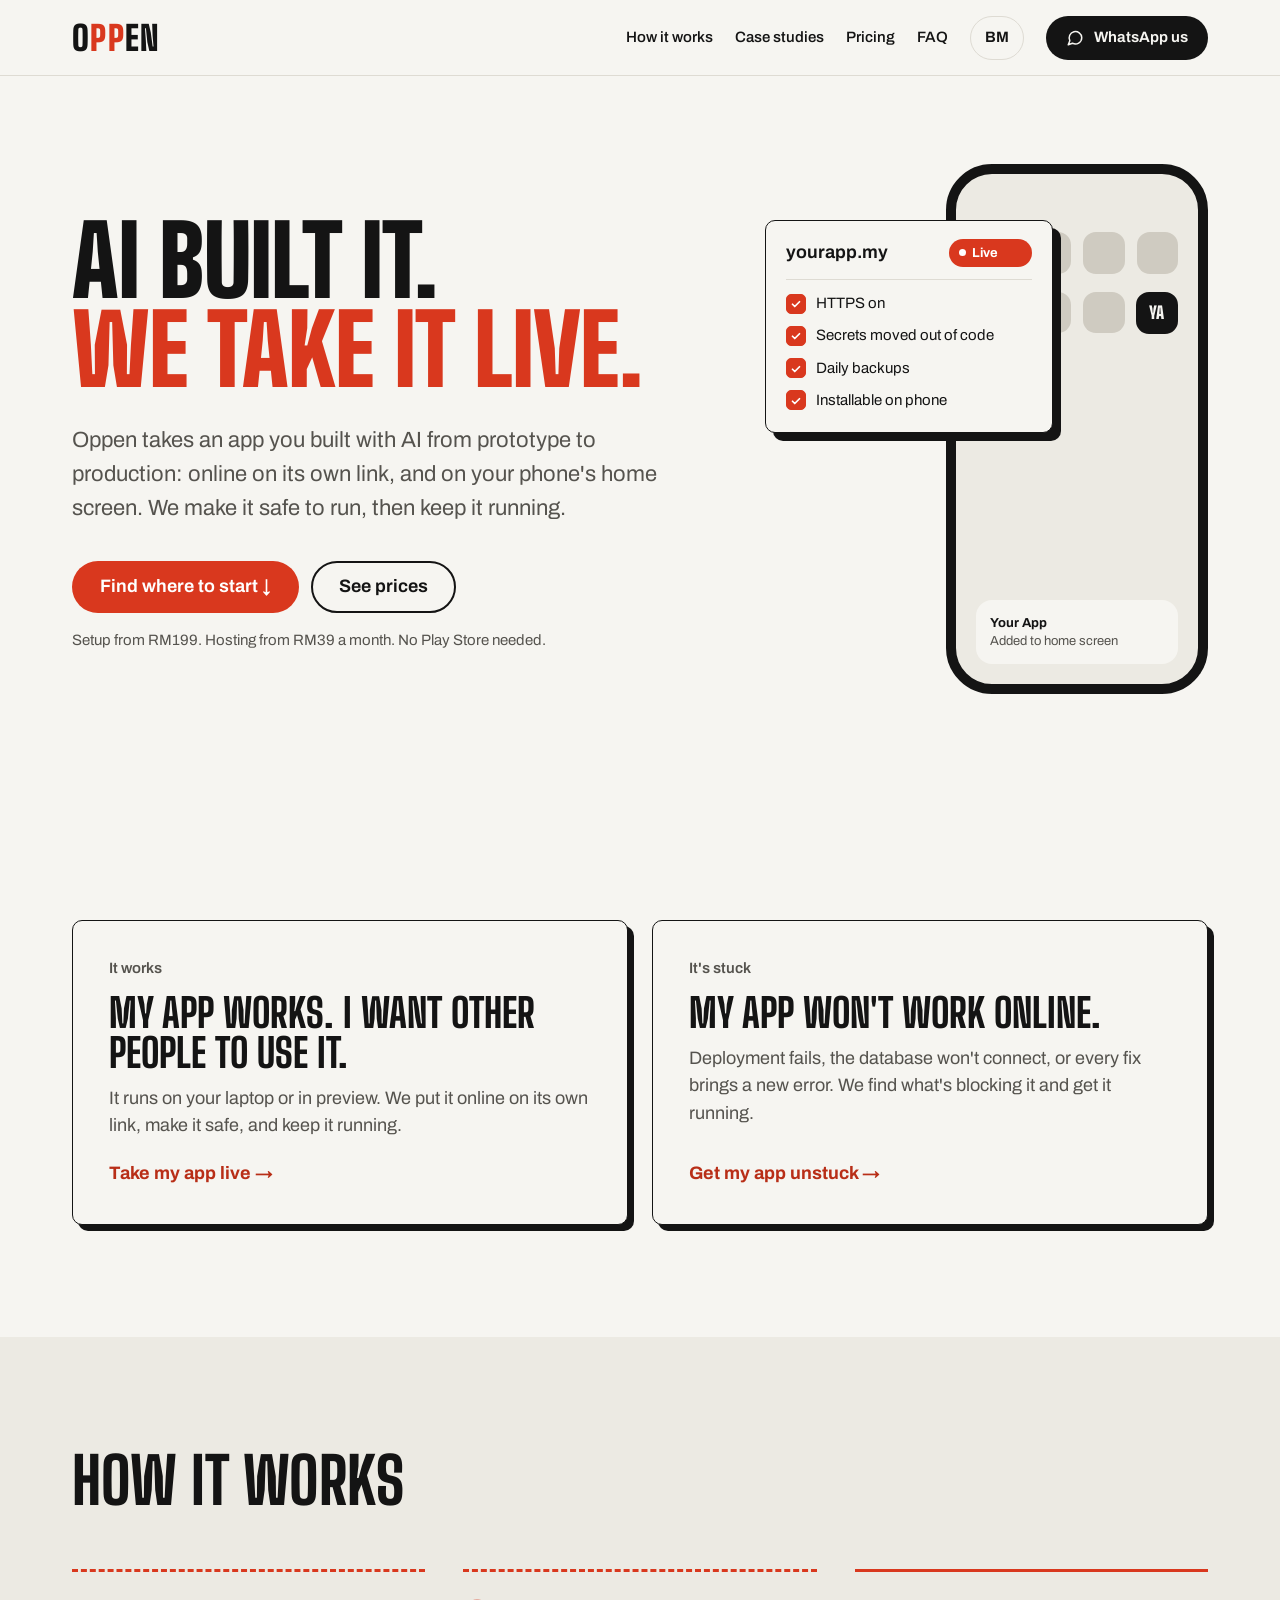
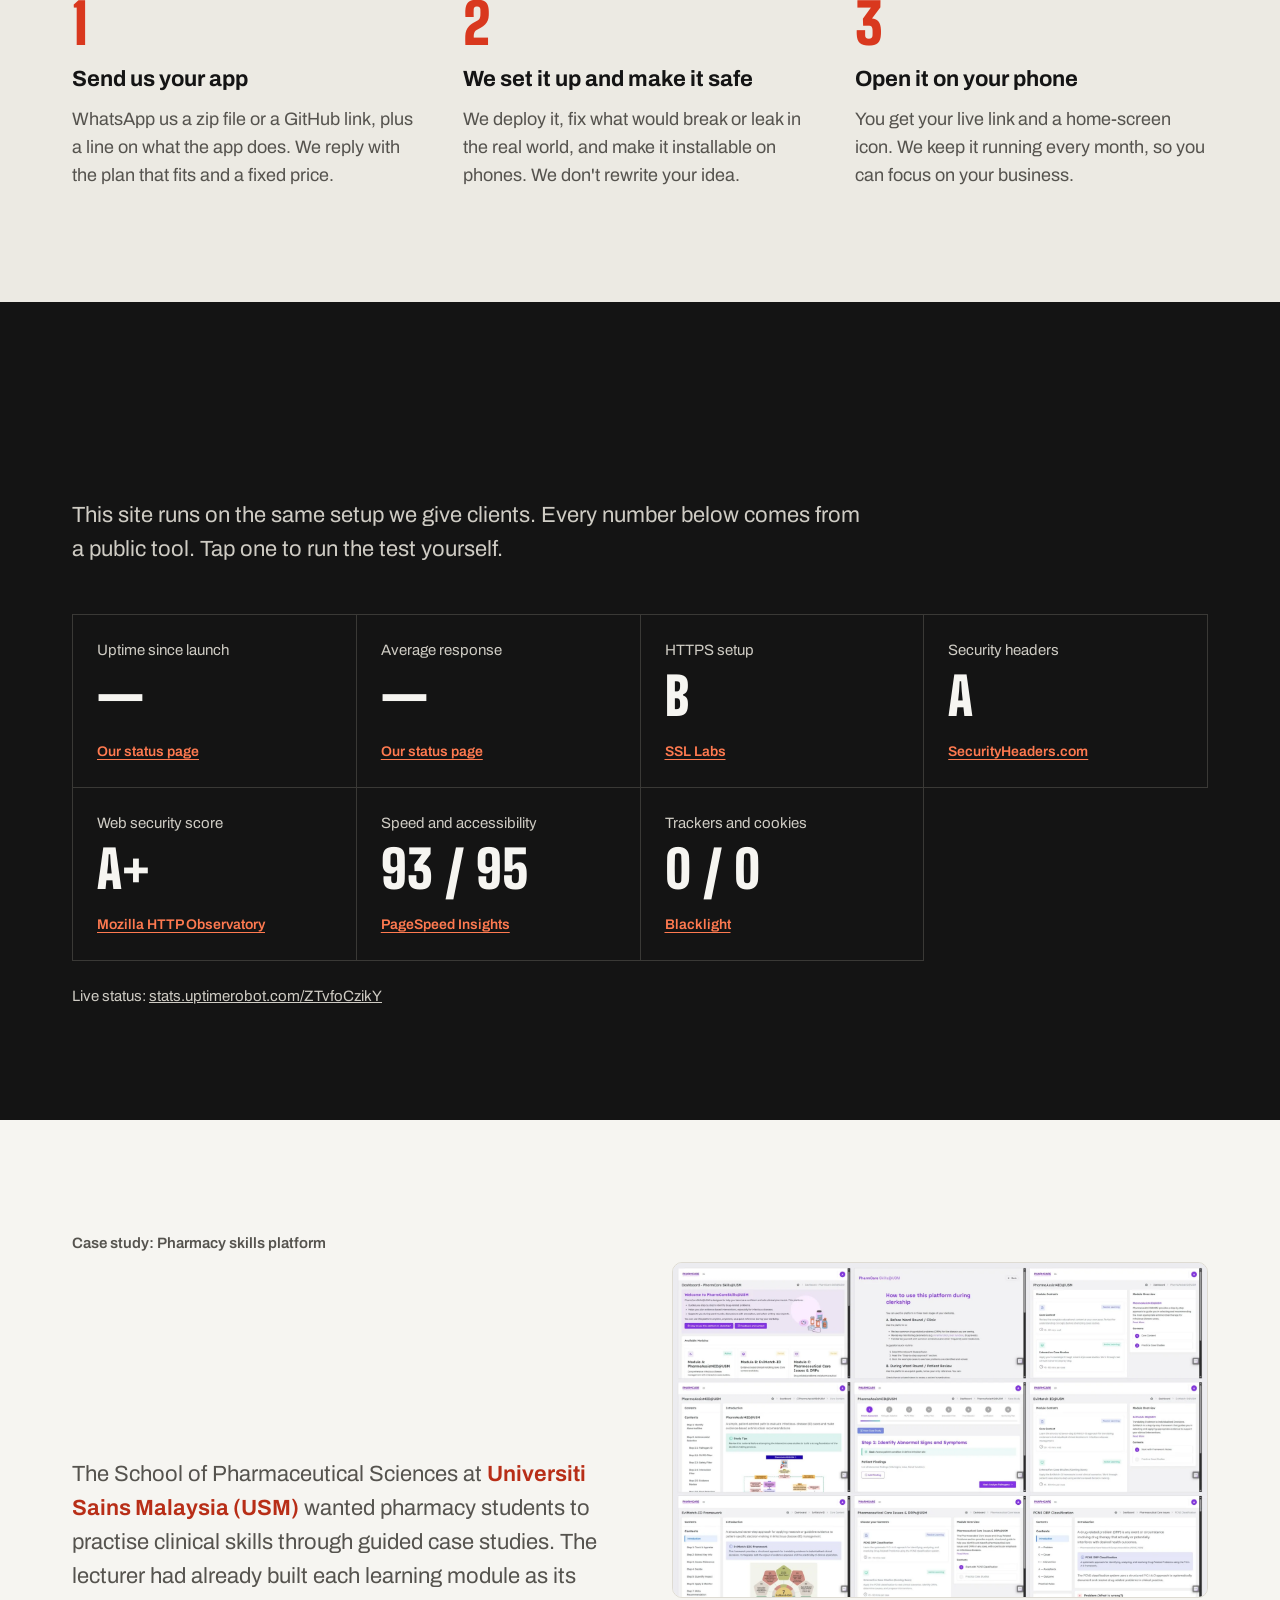
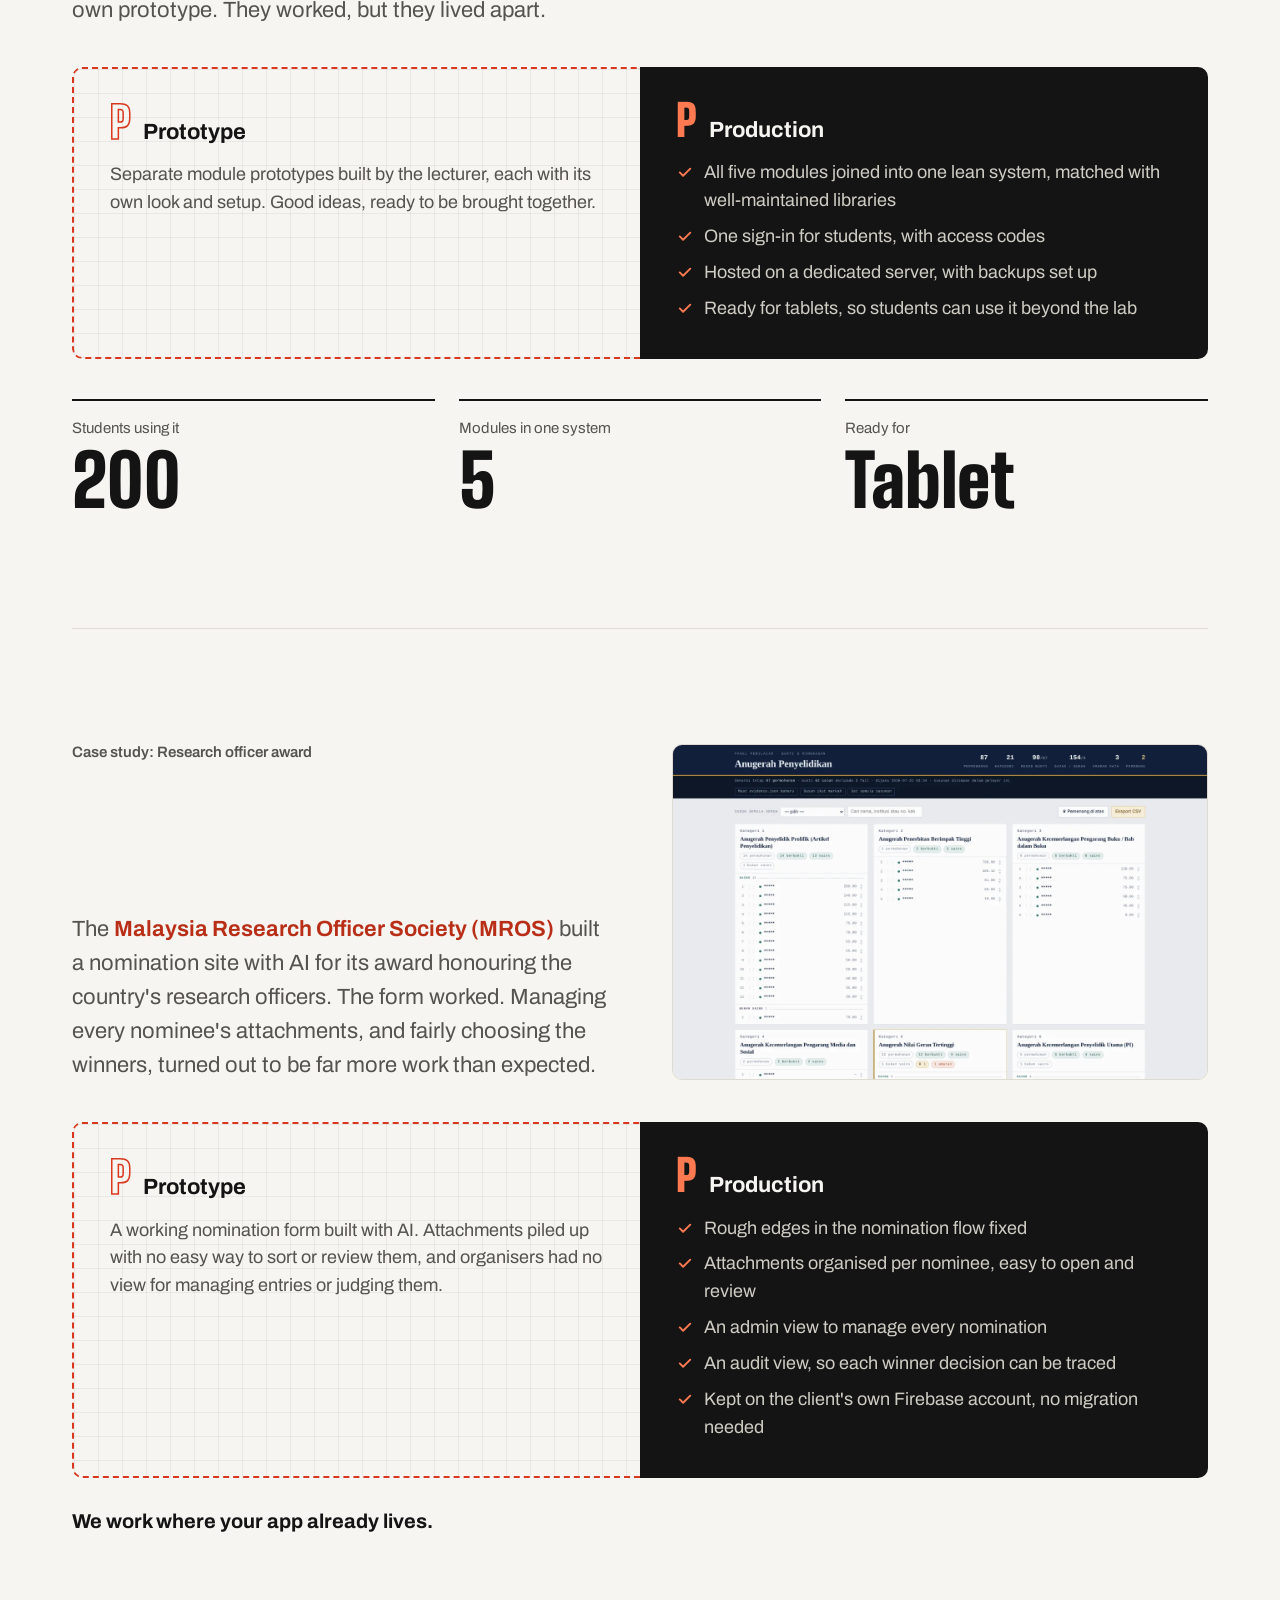
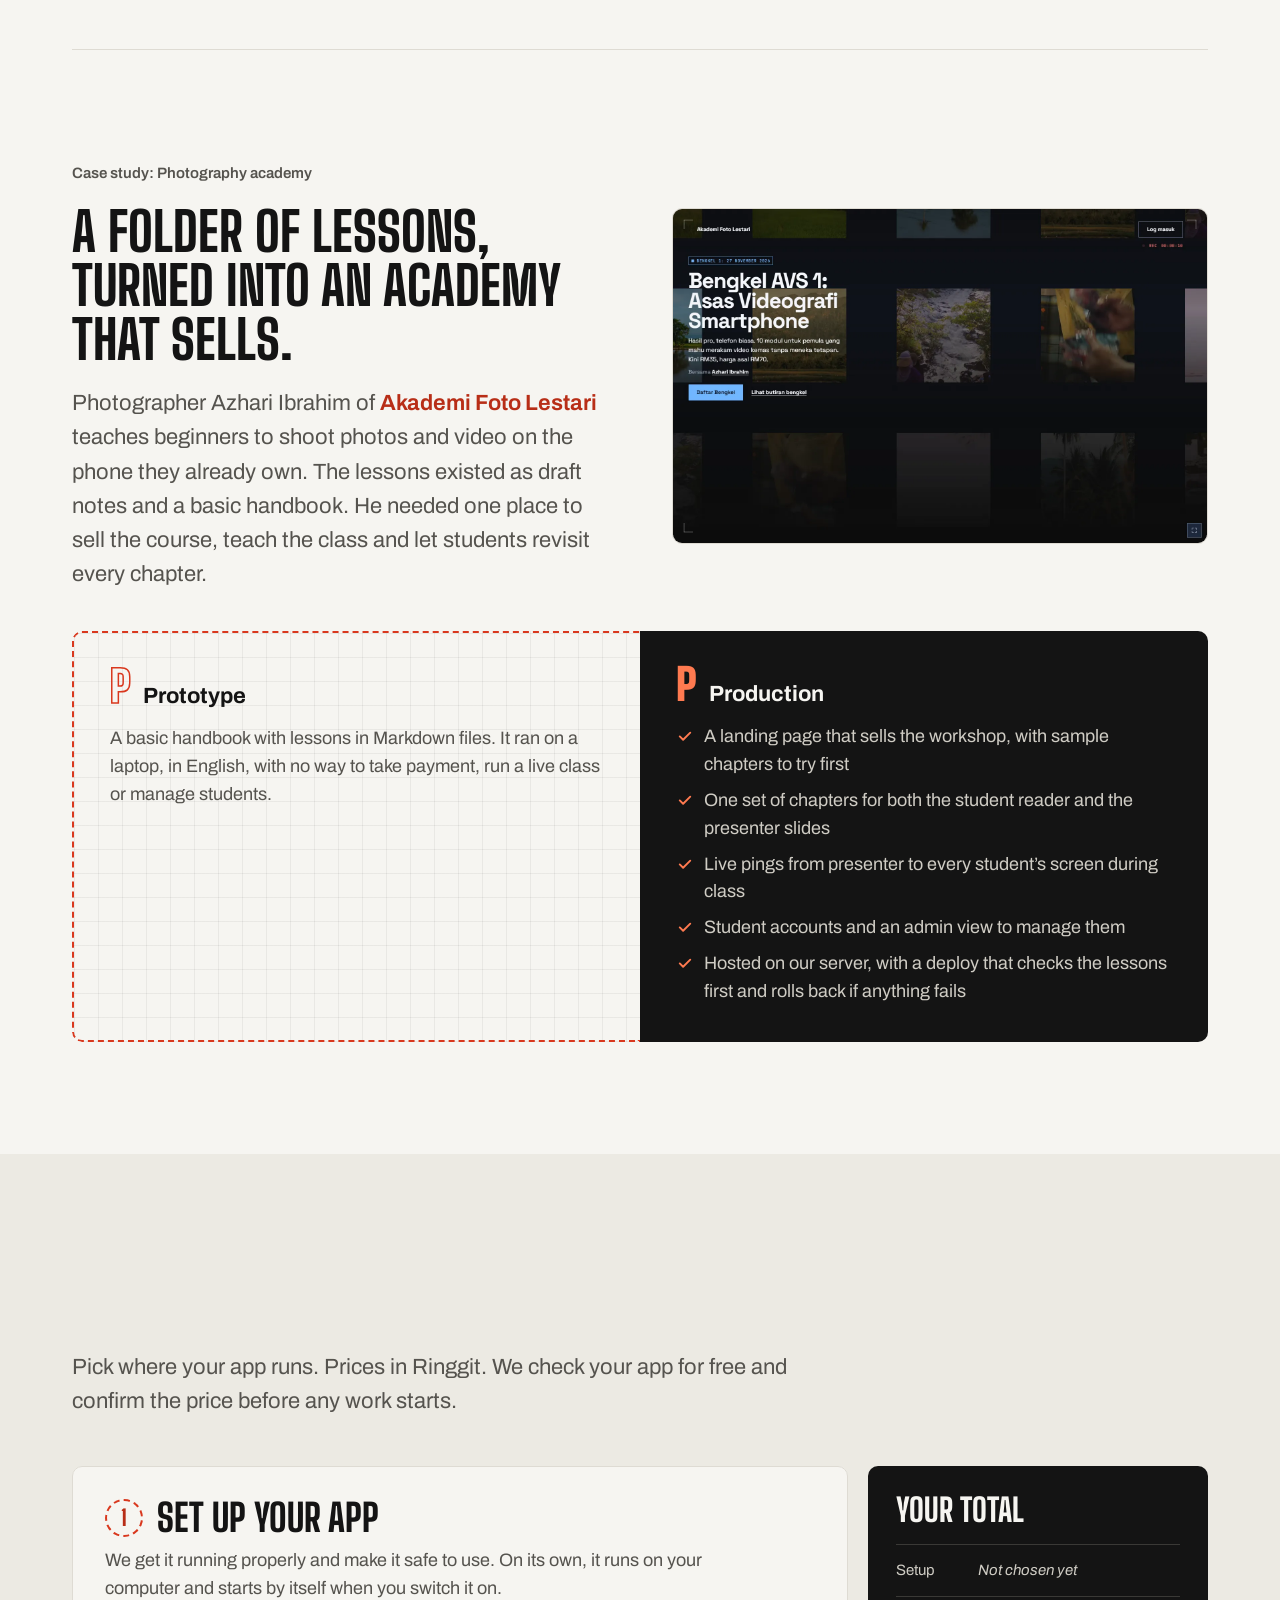
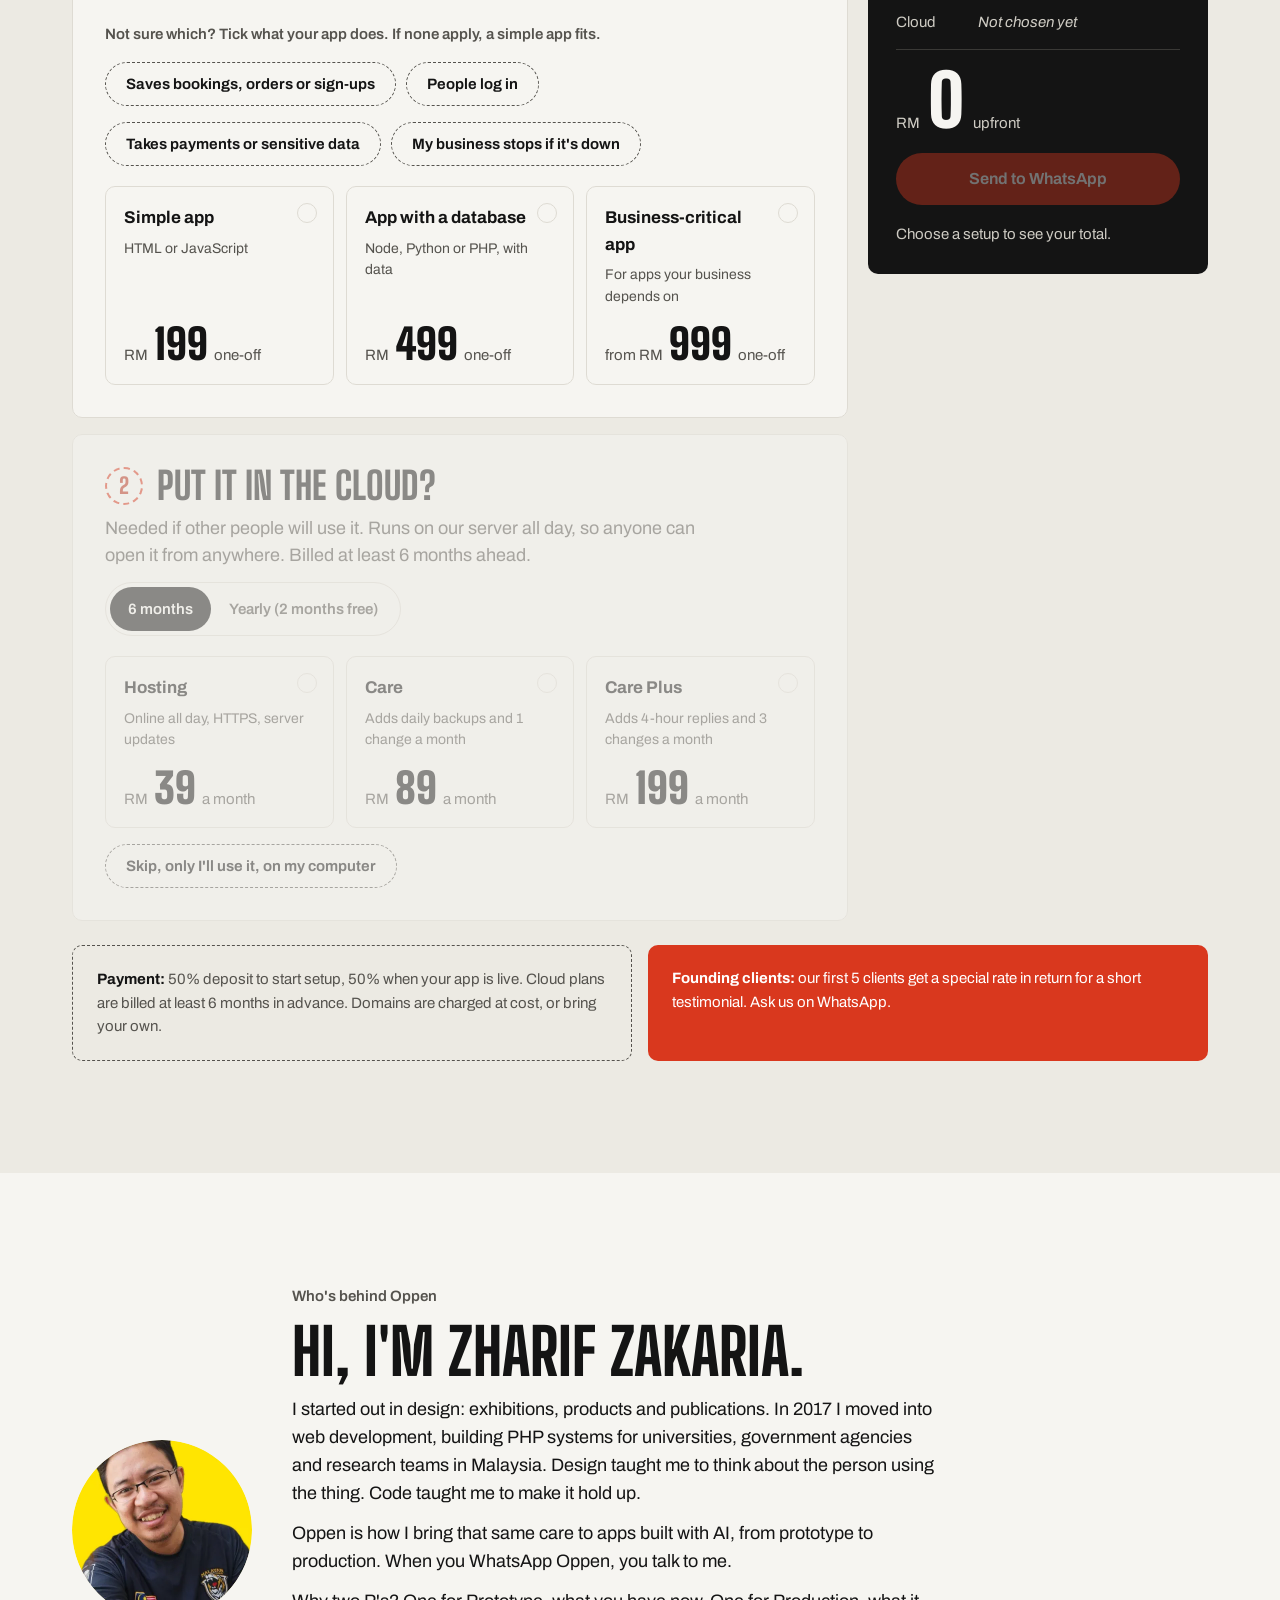
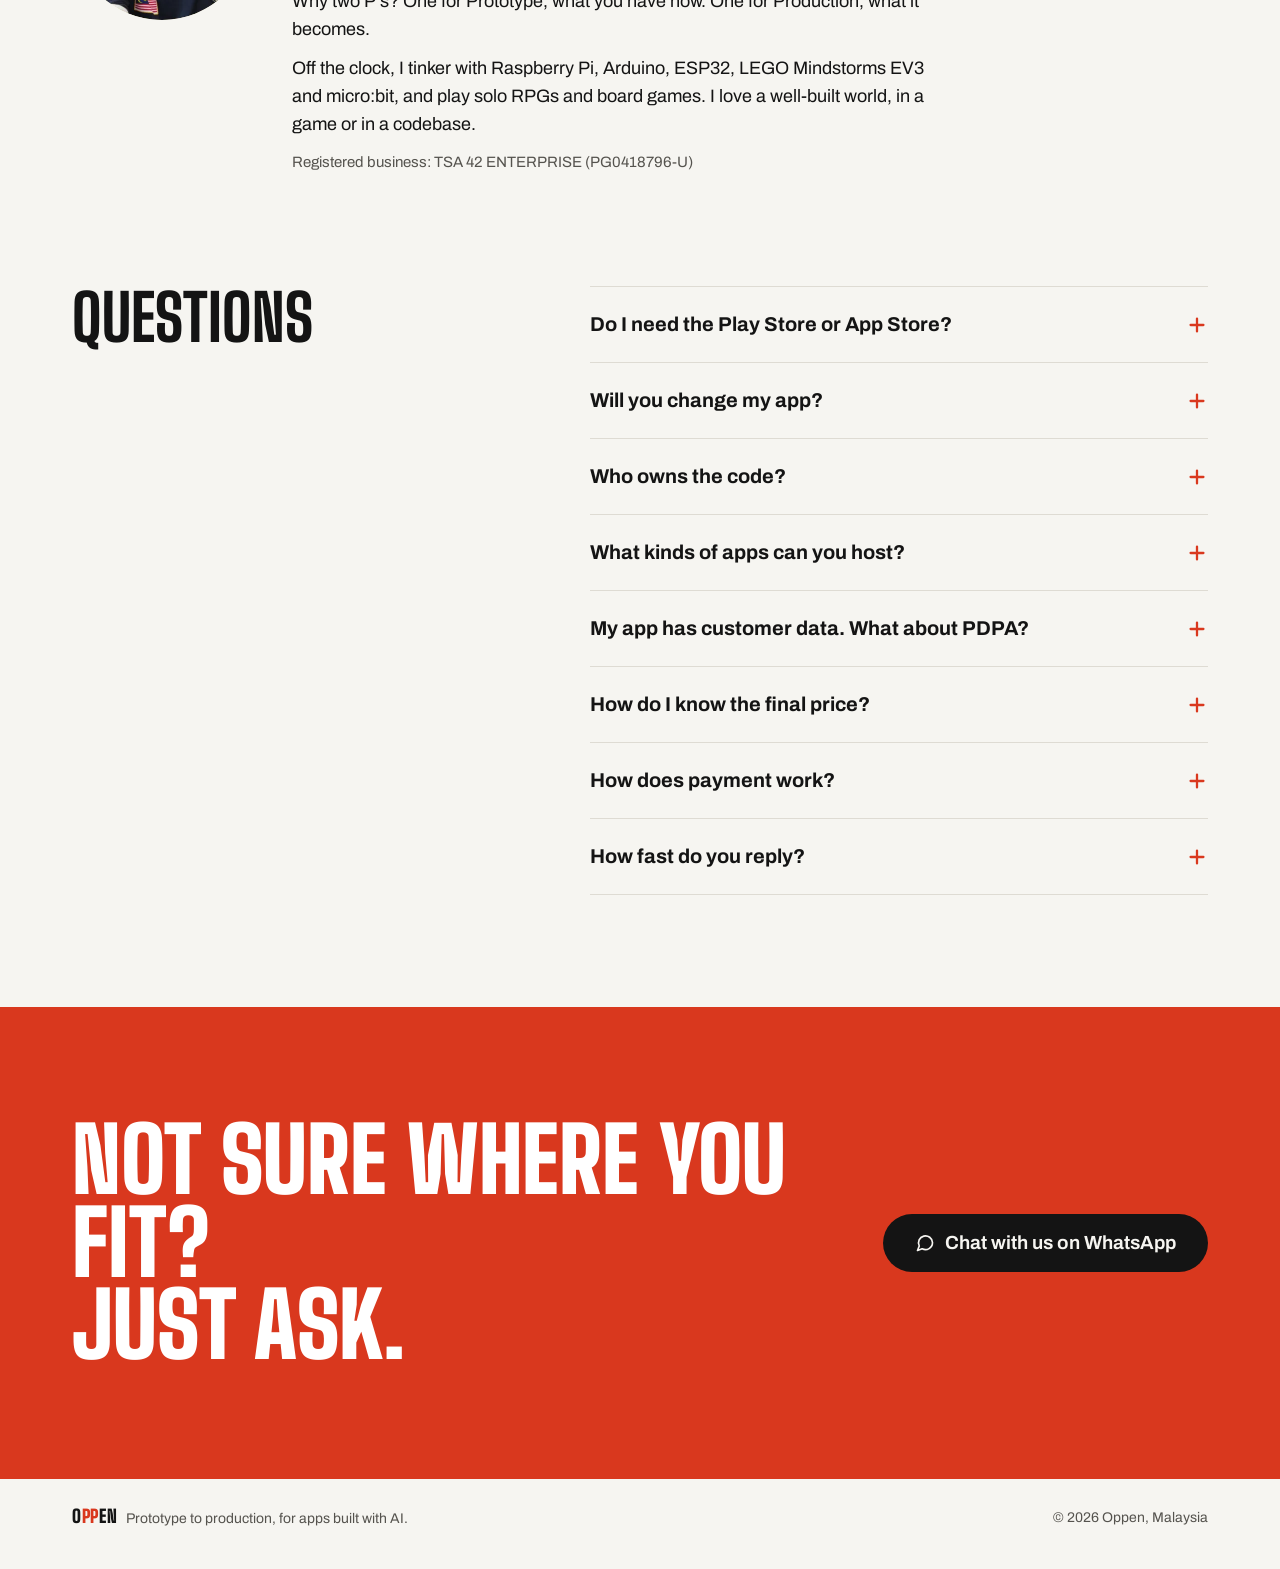
==== commit 69102a16: "Drop AI-built wording from Akademi Foto Lestari case study" ====
--- a/index.html
+++ b/index.html
@@ -168,14 +168,14 @@
 <div class="stack">
 <p class="label" data-i18n="c3Label">Case study: Photography academy</p>
 <h3 class="display" data-i18n="c3Title">A folder of lessons, turned into an academy that sells.</h3>
-<p class="lead" data-i18n="c3Lead">Photographer Azhari Ibrahim of <strong class="client">Akademi Foto Lestari</strong> teaches beginners to shoot photos and video on the phone they already own. The lessons existed as AI-drafted notes and a starter handbook. He needed one place to sell the course, teach the class and let students revisit every chapter.</p>
+<p class="lead" data-i18n="c3Lead">Photographer Azhari Ibrahim of <strong class="client">Akademi Foto Lestari</strong> teaches beginners to shoot photos and video on the phone they already own. The lessons existed as draft notes and a basic handbook. He needed one place to sell the course, teach the class and let students revisit every chapter.</p>
 </div>
 <div class="zoom"><img src="case-academy.webp" width="1600" height="1000" loading="lazy" alt="Akademi Foto Lestari landing page: smartphone videography workshop with a wall of student clips" aria-label="Akademi Foto Lestari landing page: smartphone videography workshop with a wall of student clips" data-i18n-aria="c3Shot"></div>
 </div>
 <div class="compare">
 <div class="proto-side grid-paper">
 <h4><b aria-hidden="true">P</b><span data-i18n="proto2">Prototype</span></h4>
-<p data-i18n="c3Proto">An AI-built handbook with lessons in Markdown files. It ran on a laptop, in English, with no way to take payment, run a live class or manage students.</p>
+<p data-i18n="c3Proto">A basic handbook with lessons in Markdown files. It ran on a laptop, in English, with no way to take payment, run a live class or manage students.</p>
 </div>
 <div class="prod-side ink">
 <h4><b aria-hidden="true">P</b><span data-i18n="prod2">Production</span></h4>
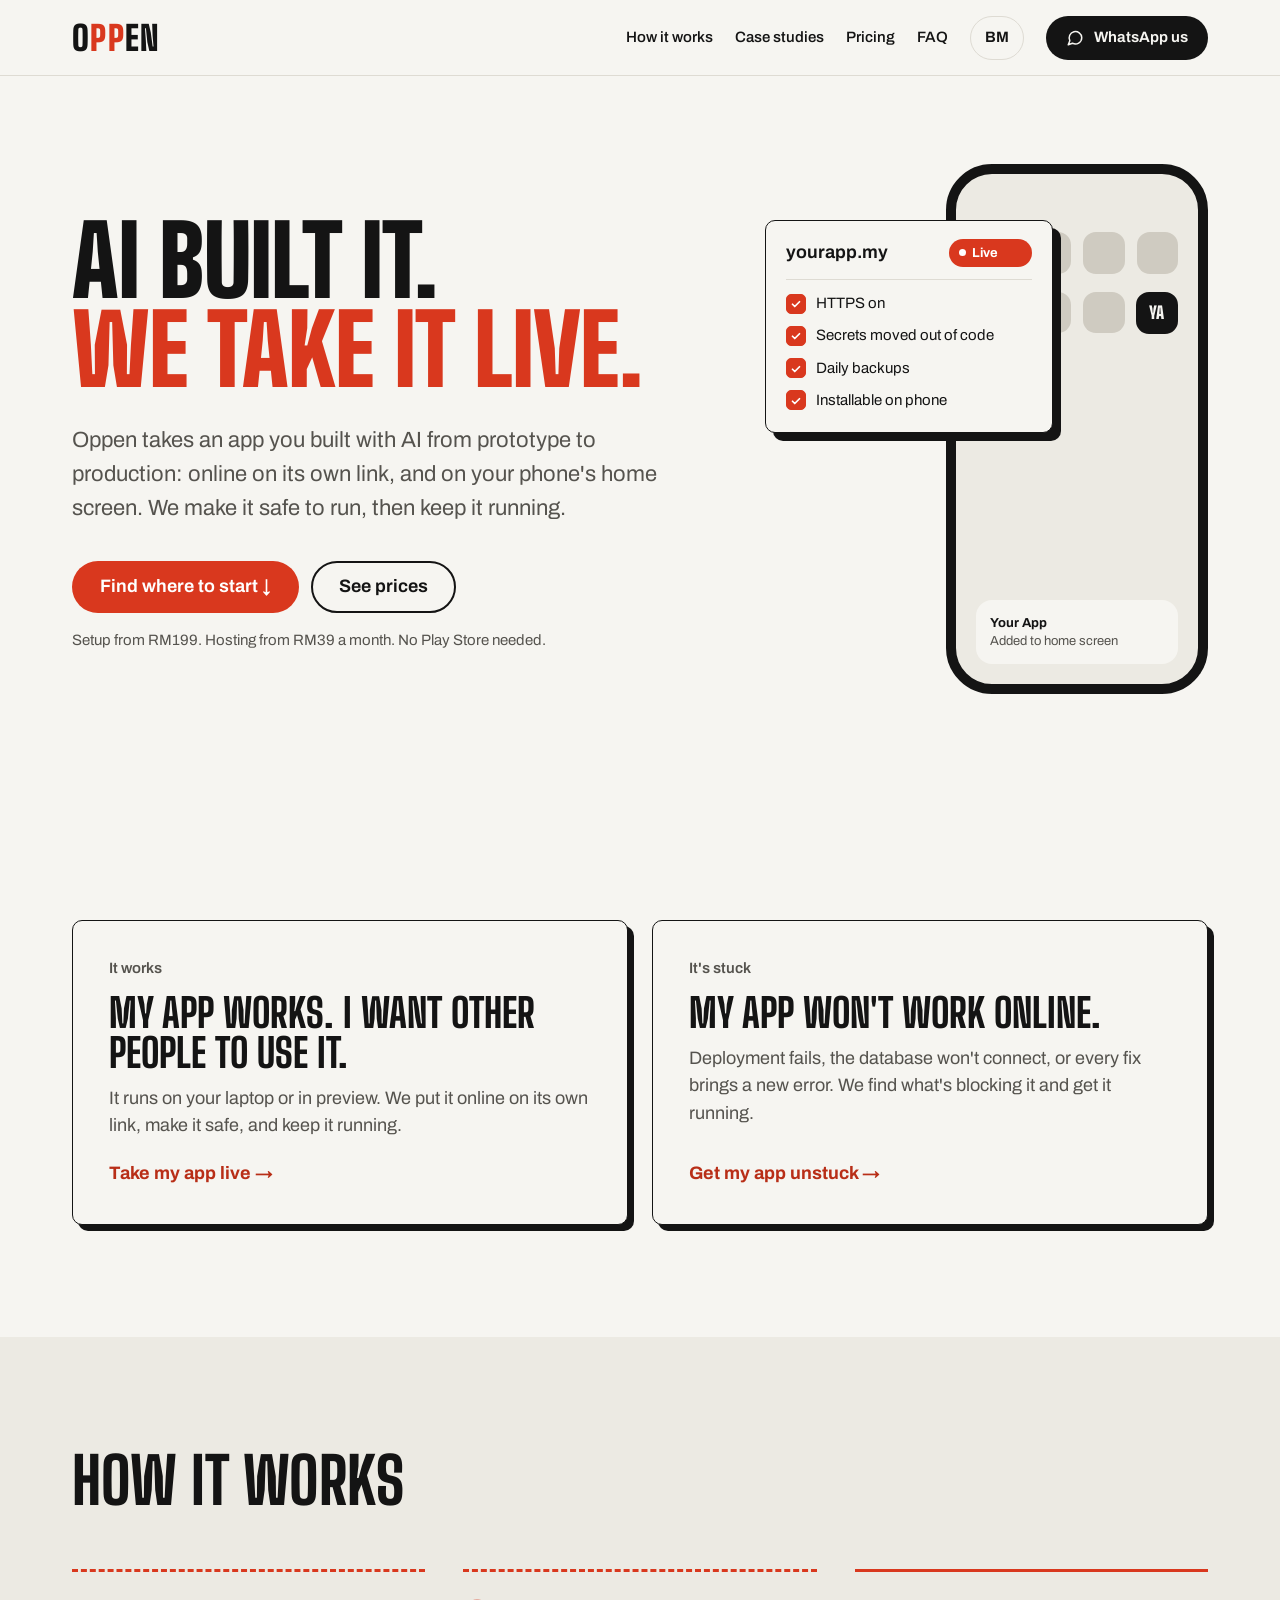
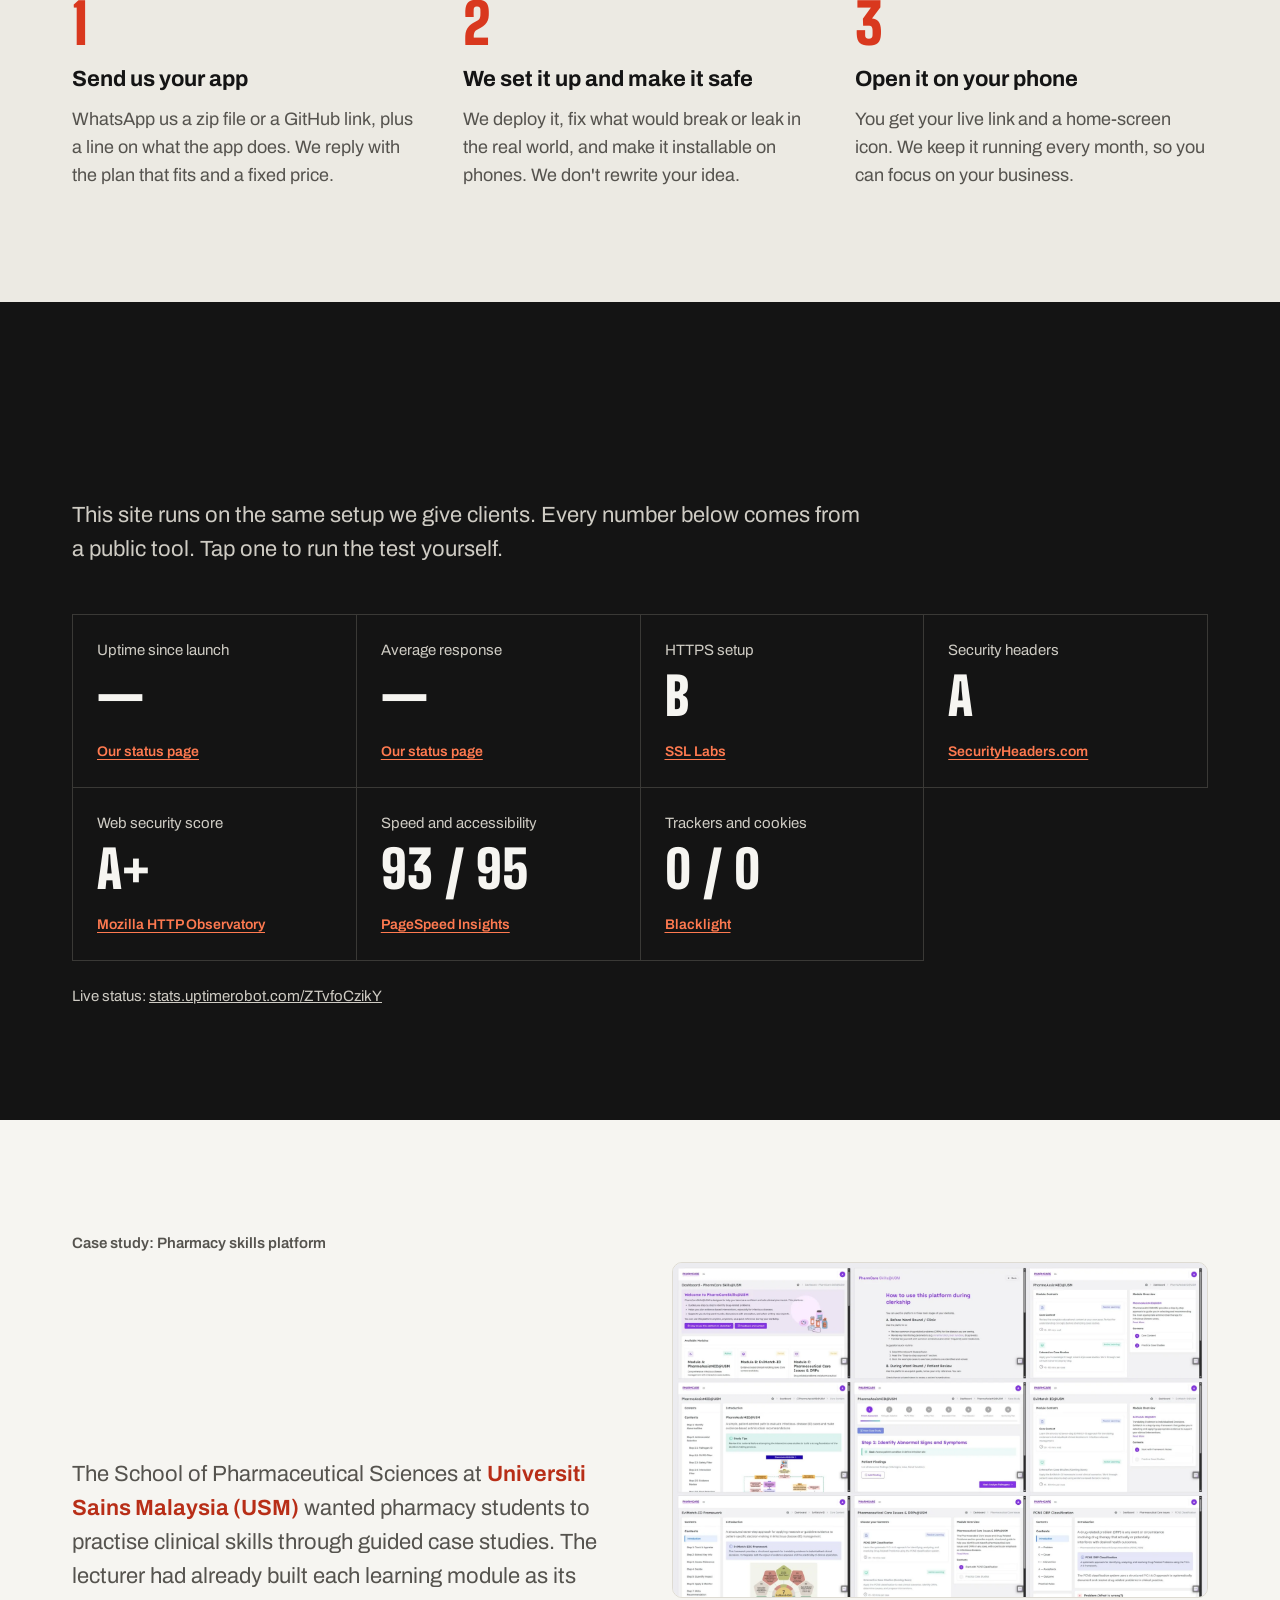
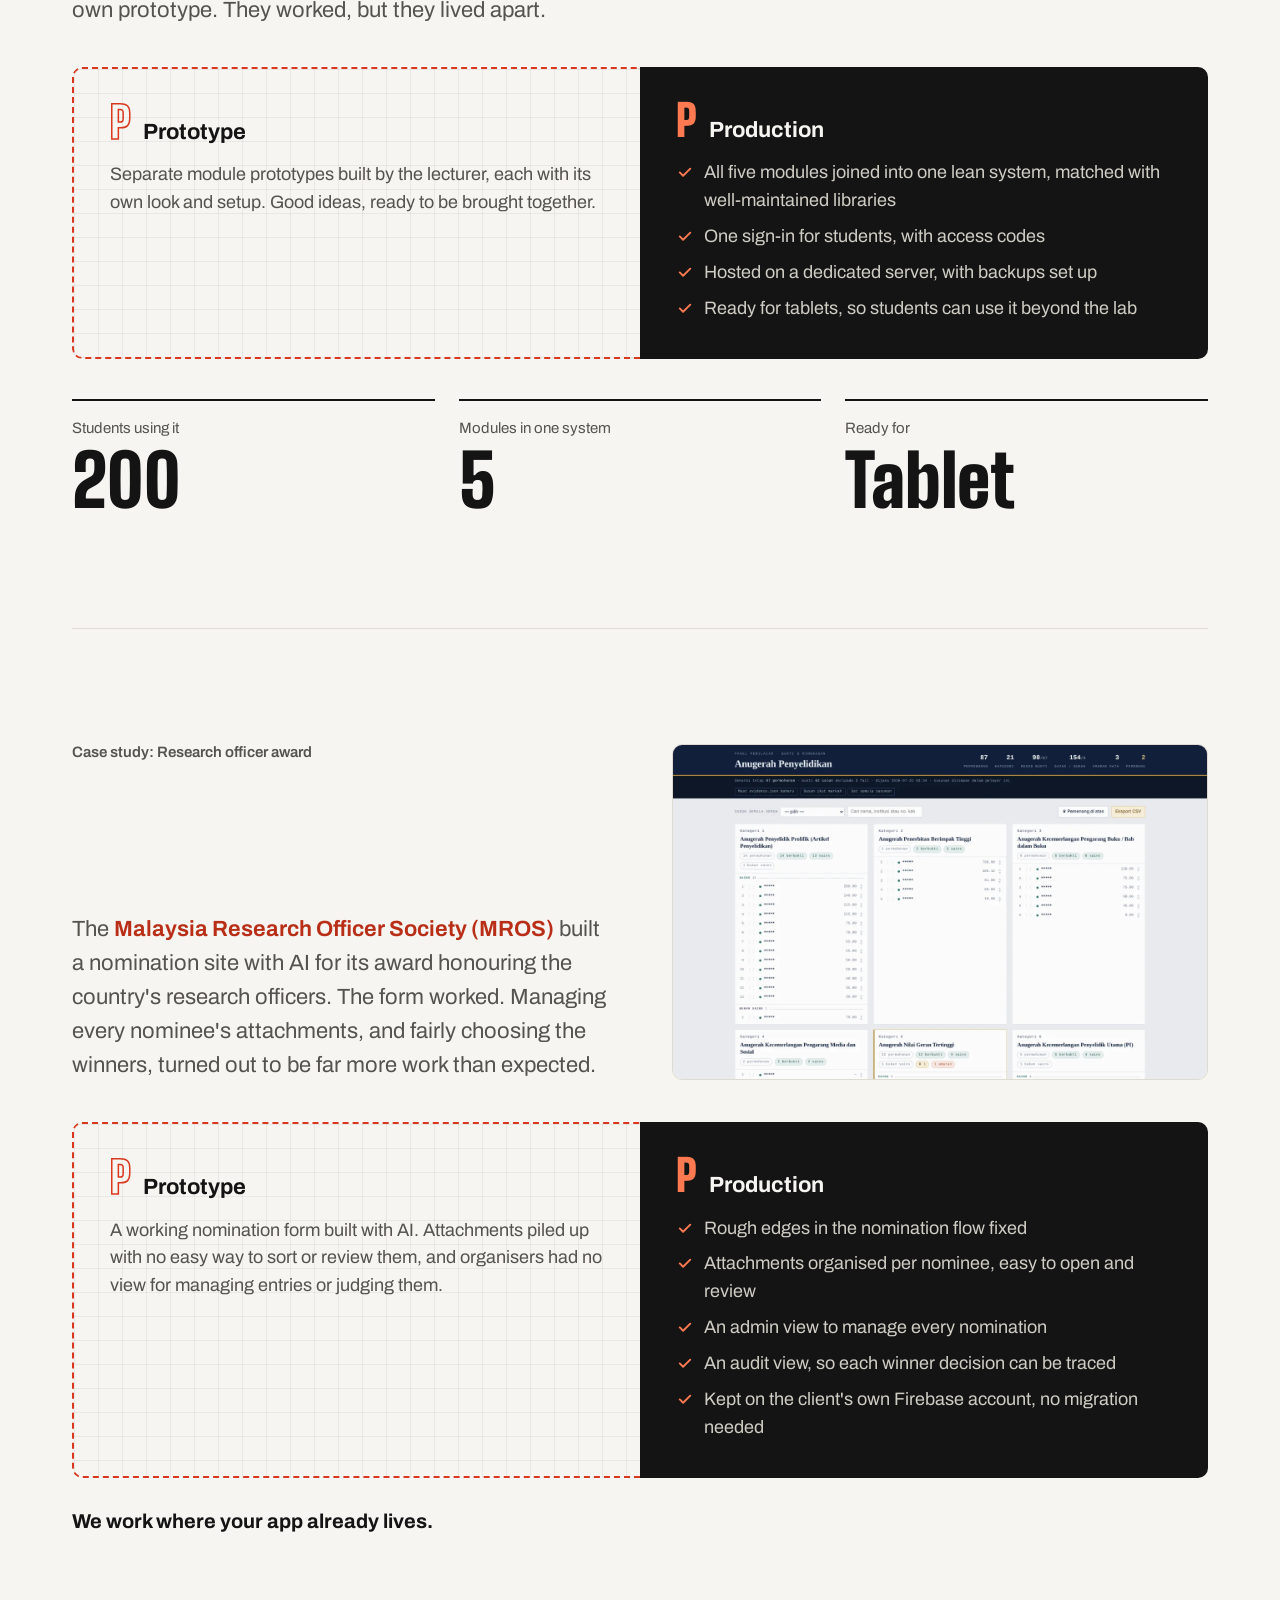
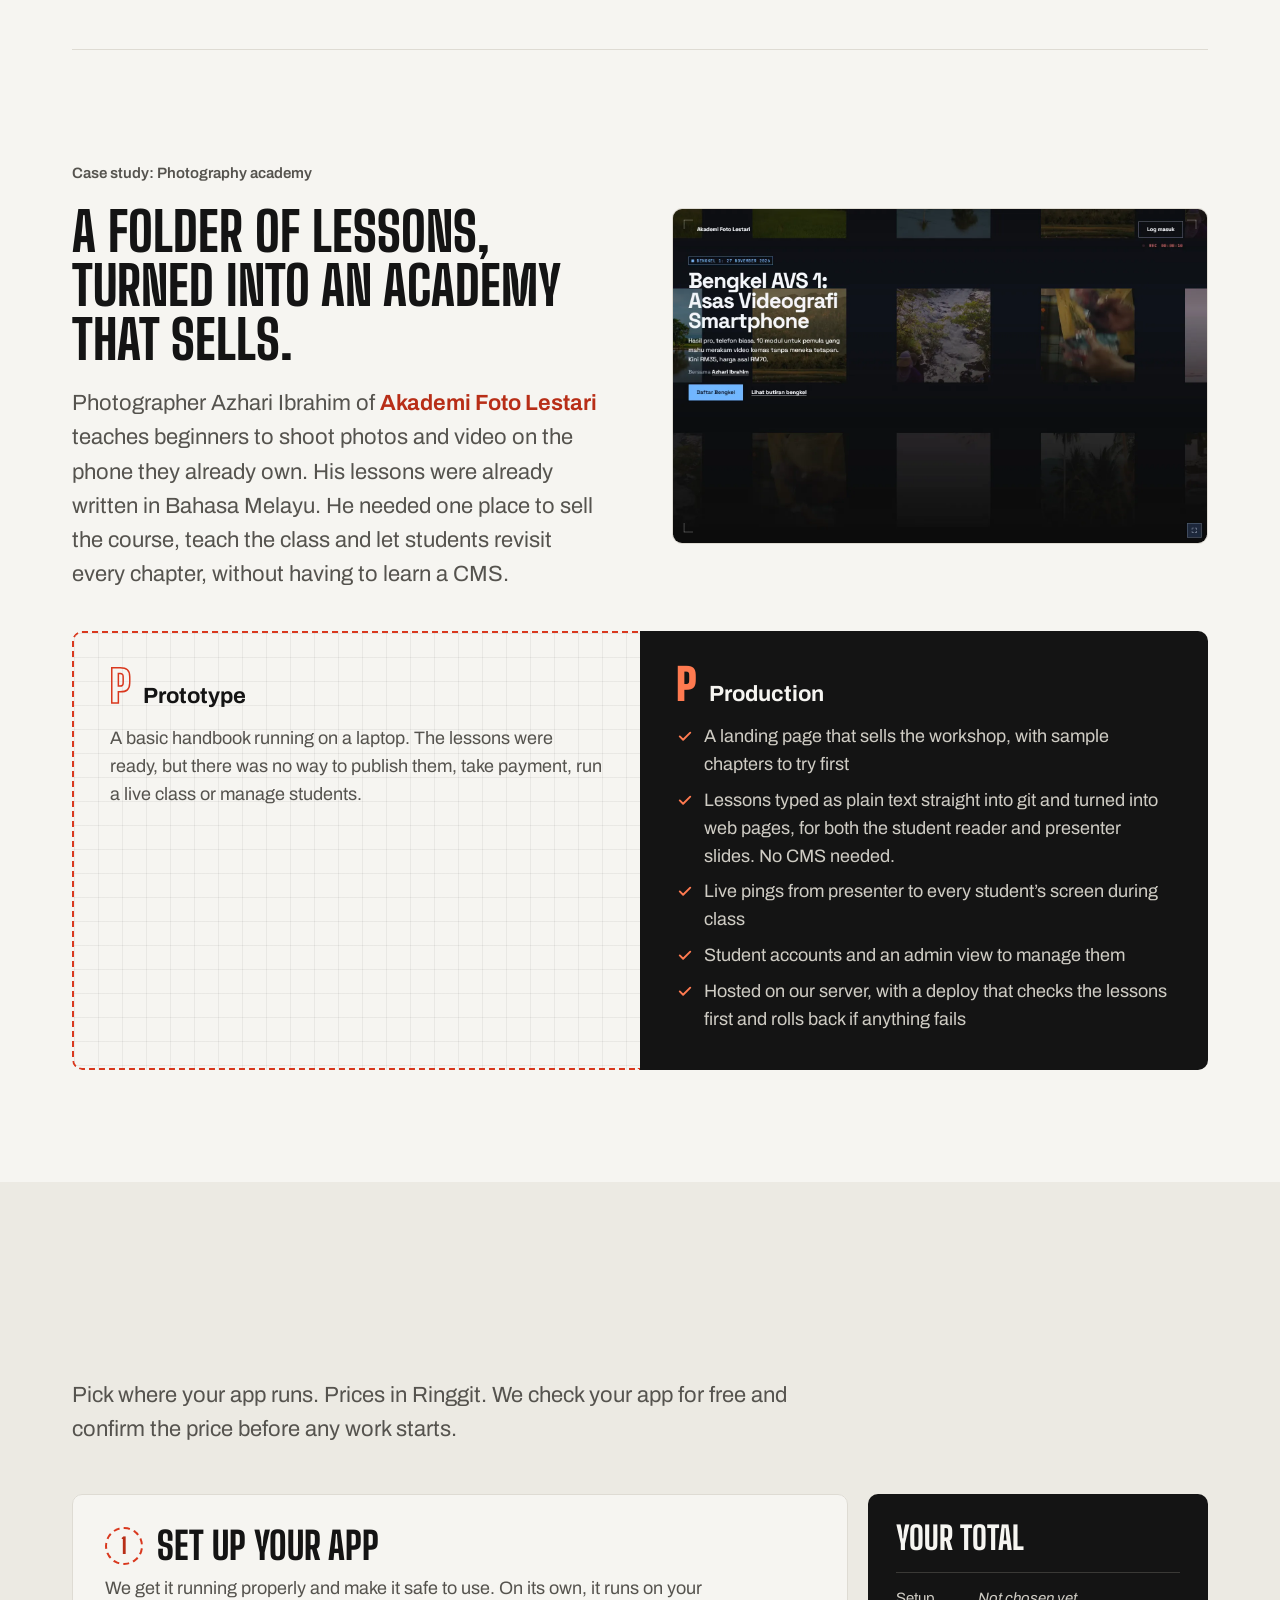
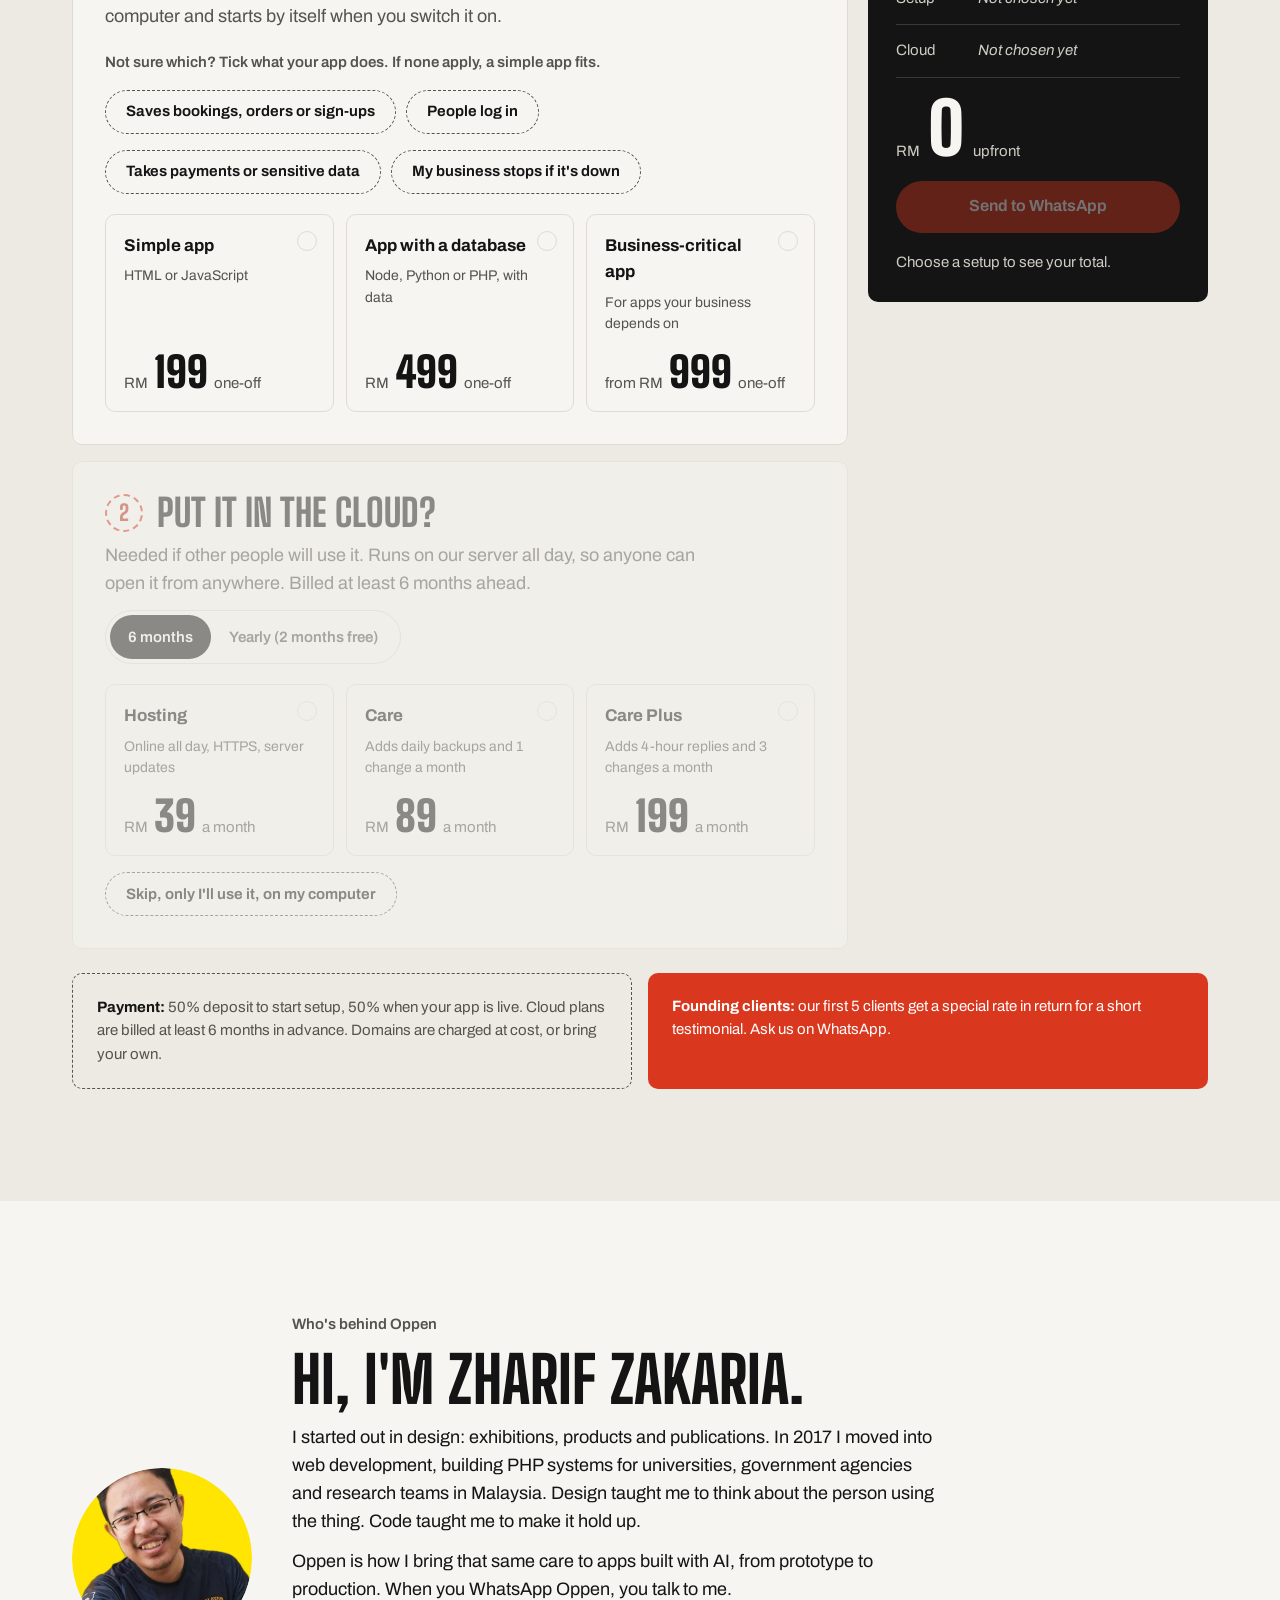
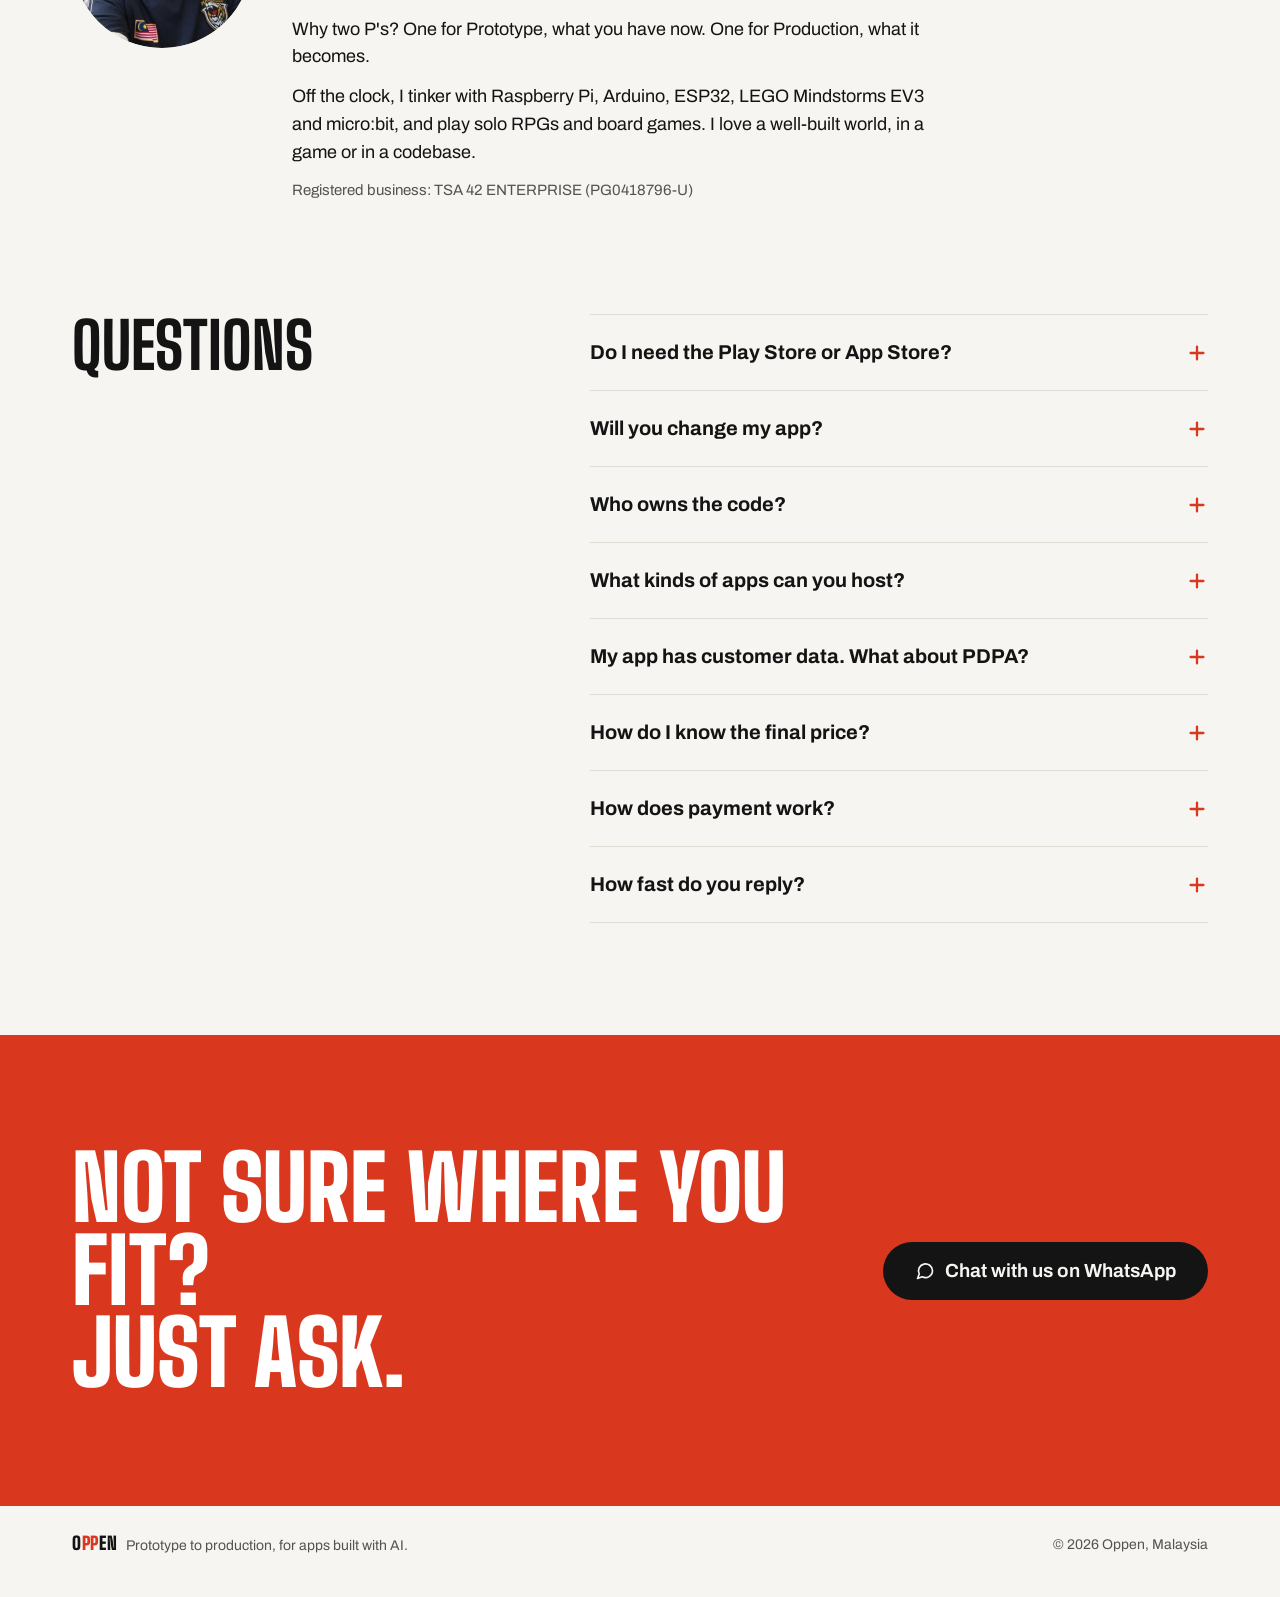
==== commit 0f33ae8a: "Clarify Akademi Foto Lestari case: Malay lessons, Markdown in git instead of a CMS" ====
--- a/index.html
+++ b/index.html
@@ -168,20 +168,20 @@
 <div class="stack">
 <p class="label" data-i18n="c3Label">Case study: Photography academy</p>
 <h3 class="display" data-i18n="c3Title">A folder of lessons, turned into an academy that sells.</h3>
-<p class="lead" data-i18n="c3Lead">Photographer Azhari Ibrahim of <strong class="client">Akademi Foto Lestari</strong> teaches beginners to shoot photos and video on the phone they already own. The lessons existed as draft notes and a basic handbook. He needed one place to sell the course, teach the class and let students revisit every chapter.</p>
+<p class="lead" data-i18n="c3Lead">Photographer Azhari Ibrahim of <strong class="client">Akademi Foto Lestari</strong> teaches beginners to shoot photos and video on the phone they already own. His lessons were already written in Bahasa Melayu. He needed one place to sell the course, teach the class and let students revisit every chapter, without having to learn a CMS.</p>
 </div>
 <div class="zoom"><img src="case-academy.webp" width="1600" height="1000" loading="lazy" alt="Akademi Foto Lestari landing page: smartphone videography workshop with a wall of student clips" aria-label="Akademi Foto Lestari landing page: smartphone videography workshop with a wall of student clips" data-i18n-aria="c3Shot"></div>
 </div>
 <div class="compare">
 <div class="proto-side grid-paper">
 <h4><b aria-hidden="true">P</b><span data-i18n="proto2">Prototype</span></h4>
-<p data-i18n="c3Proto">A basic handbook with lessons in Markdown files. It ran on a laptop, in English, with no way to take payment, run a live class or manage students.</p>
+<p data-i18n="c3Proto">A basic handbook running on a laptop. The lessons were ready, but there was no way to publish them, take payment, run a live class or manage students.</p>
 </div>
 <div class="prod-side ink">
 <h4><b aria-hidden="true">P</b><span data-i18n="prod2">Production</span></h4>
 <ul>
 <li><svg aria-hidden="true" width="18" height="18" viewBox="0 0 24 24" fill="none" stroke="currentColor" stroke-width="2.5" stroke-linecap="round" stroke-linejoin="round"><path d="M5 12.5l4.5 4.5L19 7.5"/></svg><span data-i18n="c3p1">A landing page that sells the workshop, with sample chapters to try first</span></li>
-<li><svg aria-hidden="true" width="18" height="18" viewBox="0 0 24 24" fill="none" stroke="currentColor" stroke-width="2.5" stroke-linecap="round" stroke-linejoin="round"><path d="M5 12.5l4.5 4.5L19 7.5"/></svg><span data-i18n="c3p2">One set of chapters for both the student reader and the presenter slides</span></li>
+<li><svg aria-hidden="true" width="18" height="18" viewBox="0 0 24 24" fill="none" stroke="currentColor" stroke-width="2.5" stroke-linecap="round" stroke-linejoin="round"><path d="M5 12.5l4.5 4.5L19 7.5"/></svg><span data-i18n="c3p2">Lessons typed as plain text straight into git and turned into web pages, for both the student reader and presenter slides. No CMS needed.</span></li>
 <li><svg aria-hidden="true" width="18" height="18" viewBox="0 0 24 24" fill="none" stroke="currentColor" stroke-width="2.5" stroke-linecap="round" stroke-linejoin="round"><path d="M5 12.5l4.5 4.5L19 7.5"/></svg><span data-i18n="c3p3">Live pings from presenter to every student’s screen during class</span></li>
 <li><svg aria-hidden="true" width="18" height="18" viewBox="0 0 24 24" fill="none" stroke="currentColor" stroke-width="2.5" stroke-linecap="round" stroke-linejoin="round"><path d="M5 12.5l4.5 4.5L19 7.5"/></svg><span data-i18n="c3p4">Student accounts and an admin view to manage them</span></li>
 <li><svg aria-hidden="true" width="18" height="18" viewBox="0 0 24 24" fill="none" stroke="currentColor" stroke-width="2.5" stroke-linecap="round" stroke-linejoin="round"><path d="M5 12.5l4.5 4.5L19 7.5"/></svg><span data-i18n="c3p5">Hosted on our server, with a deploy that checks the lessons first and rolls back if anything fails</span></li>
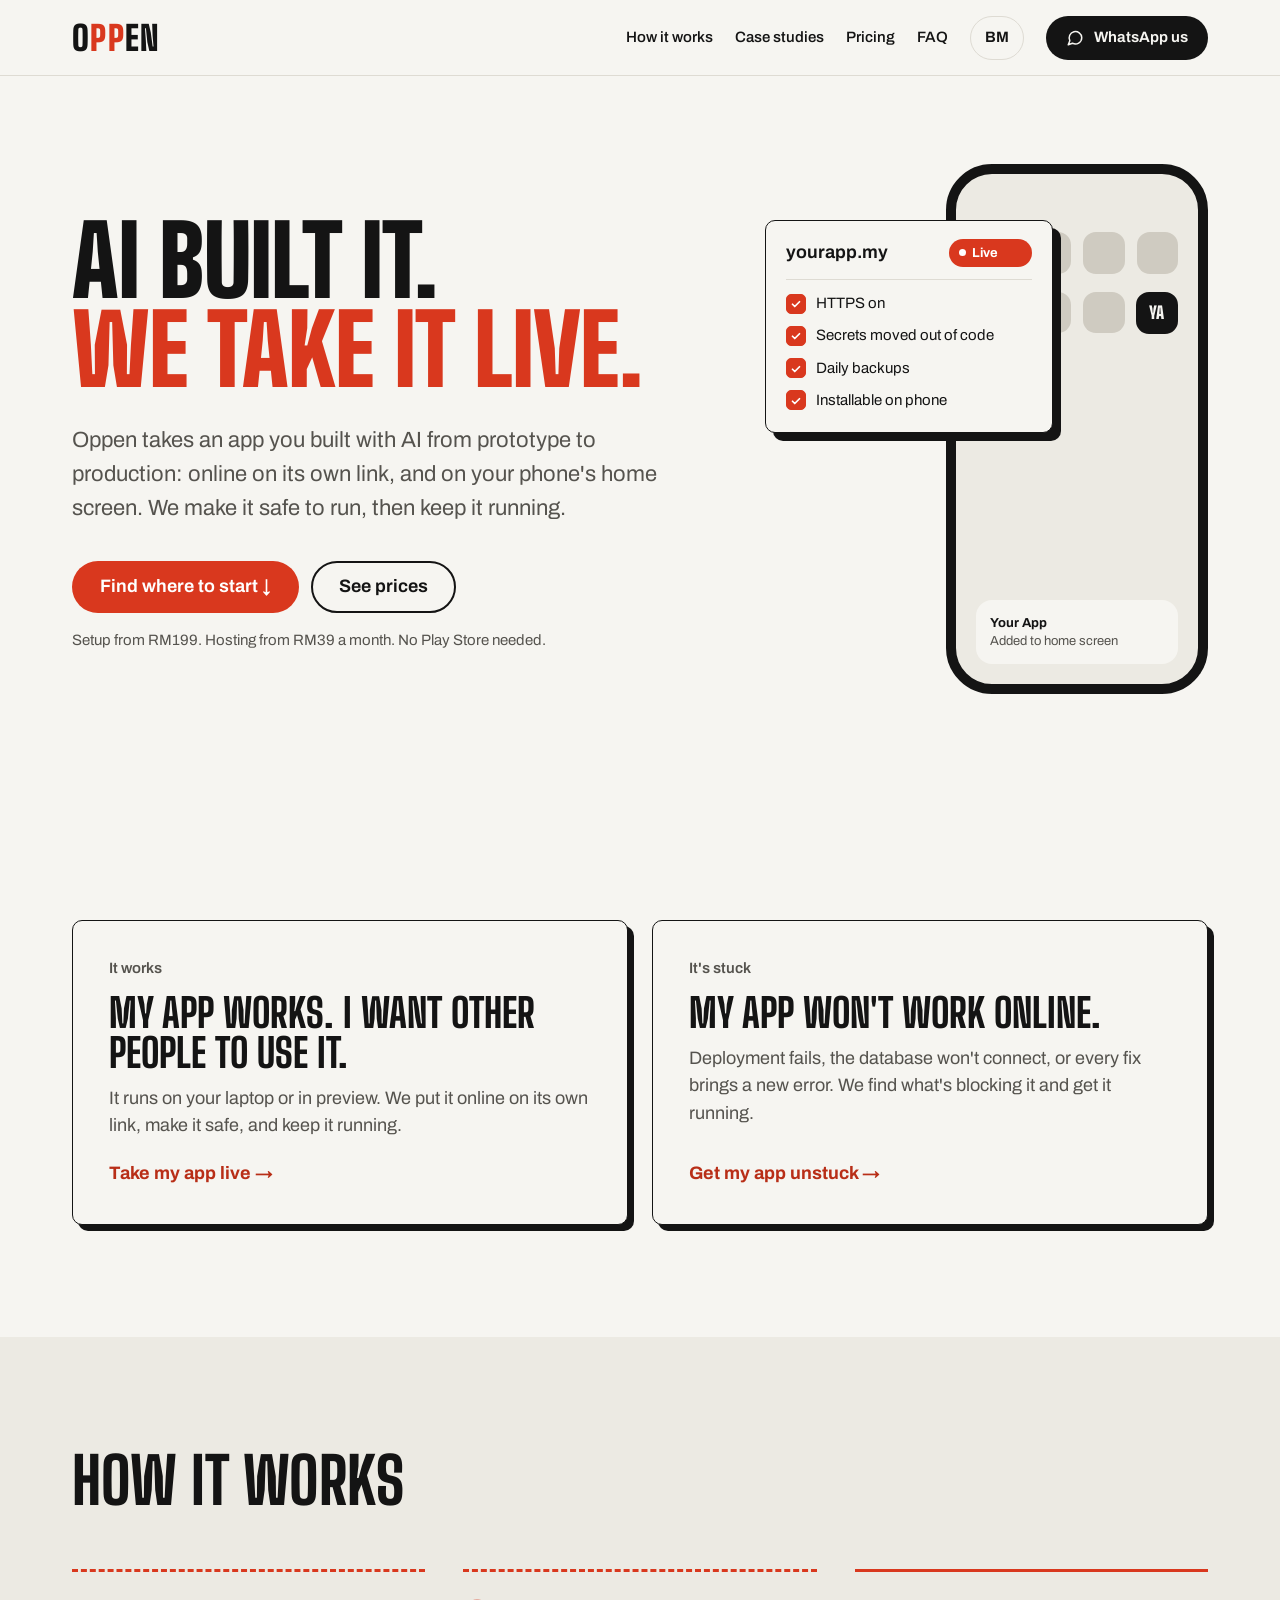
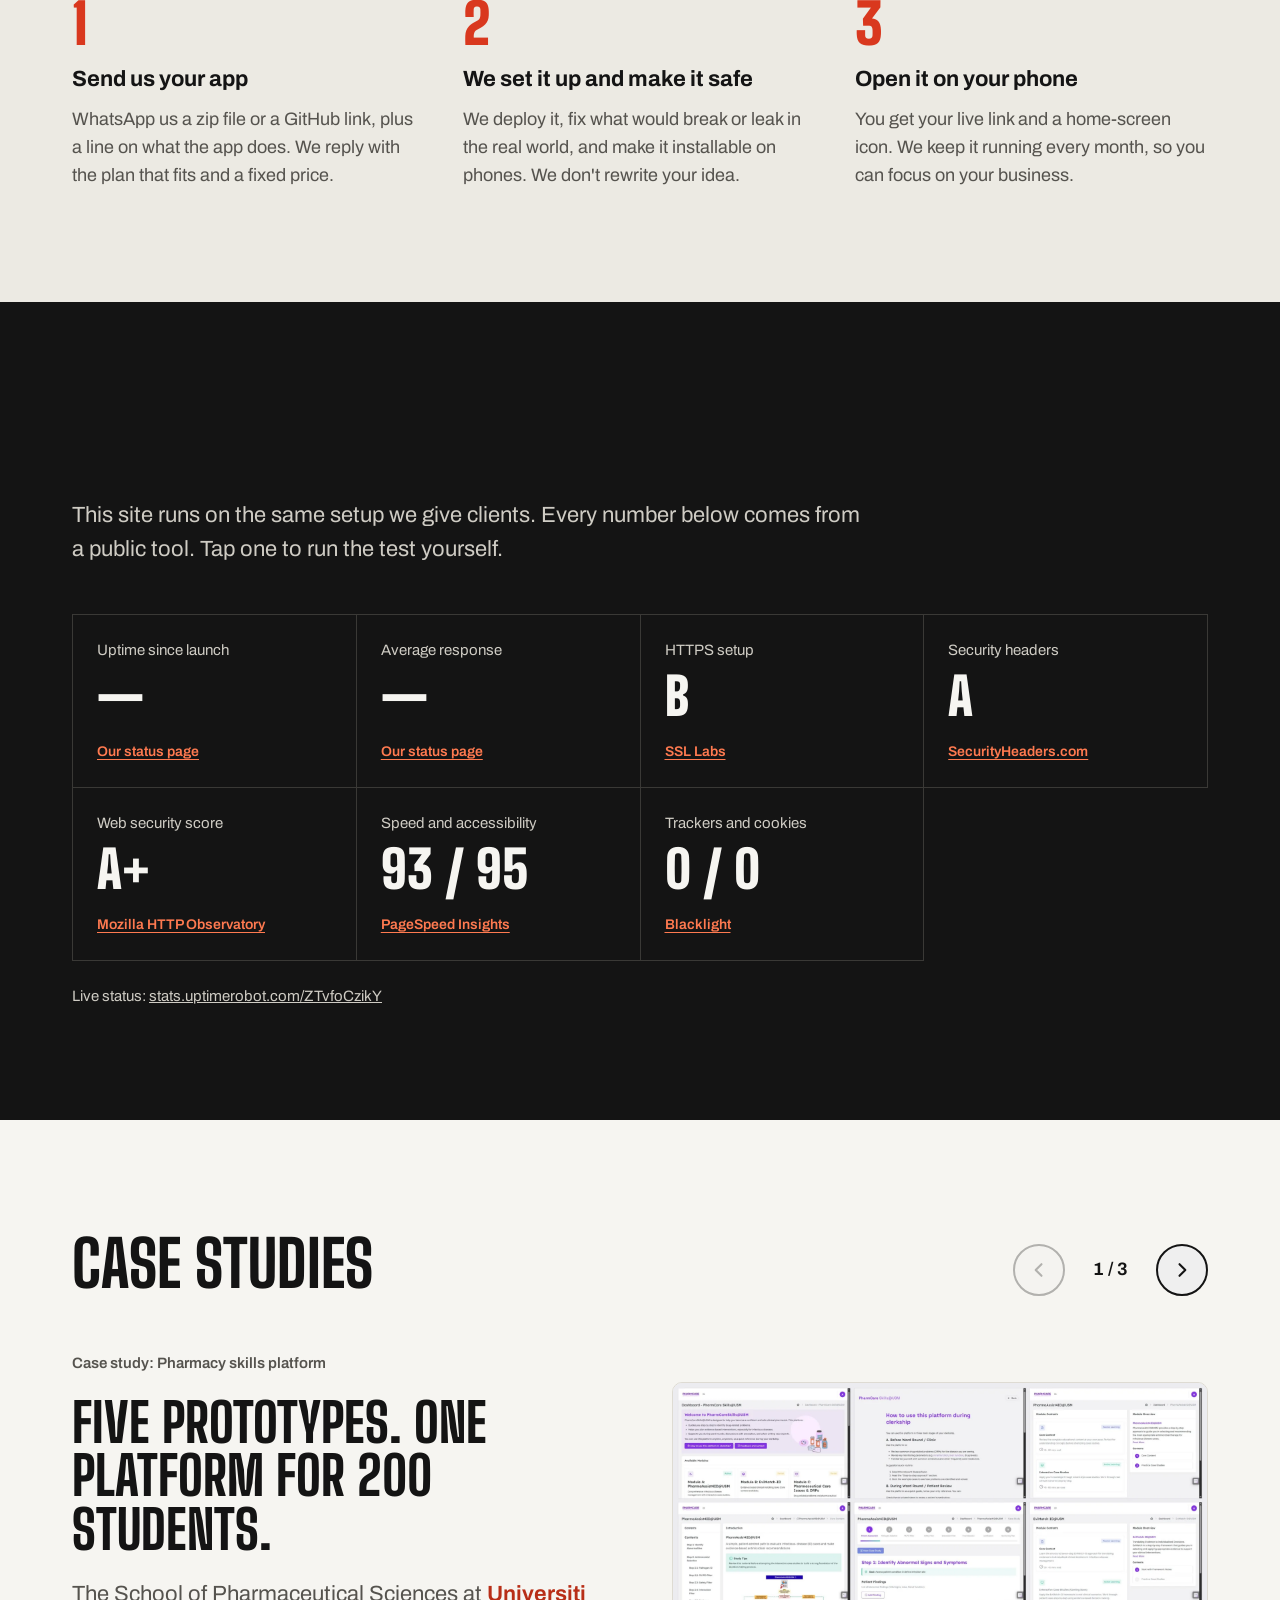
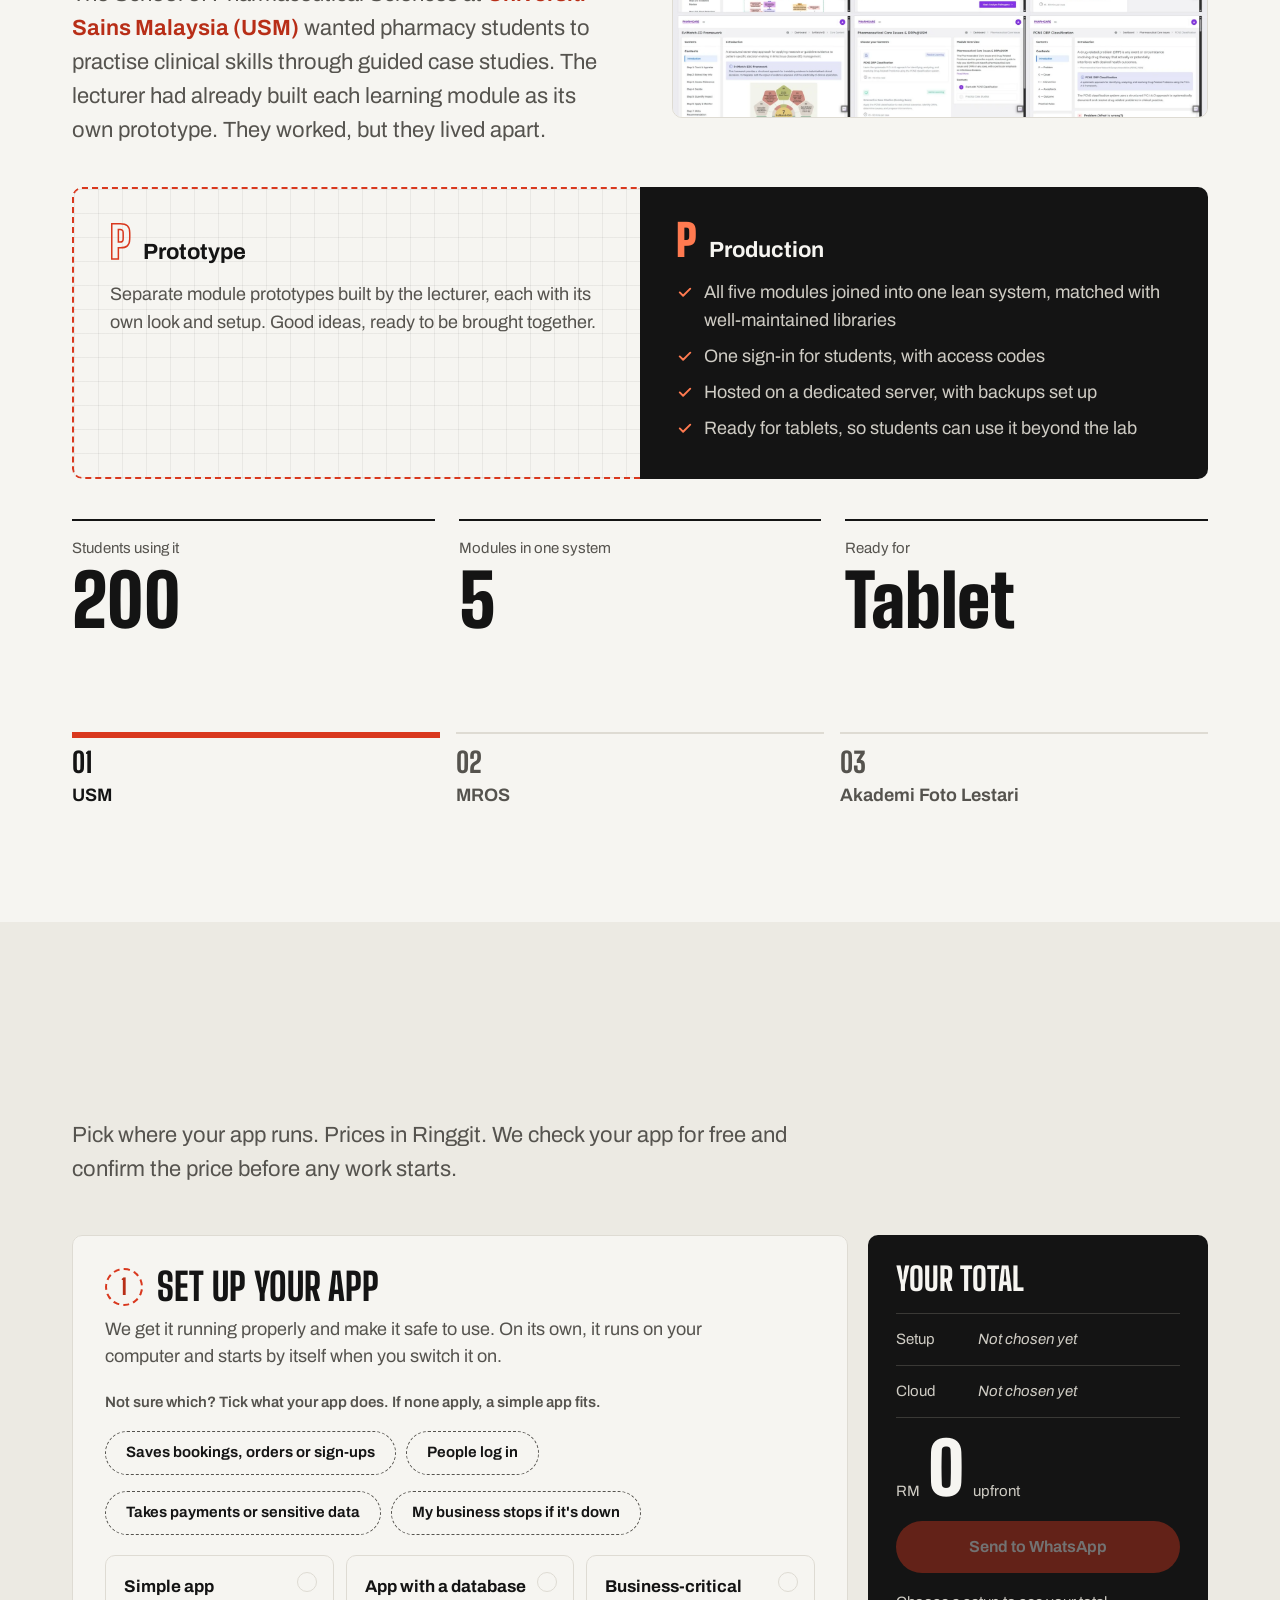
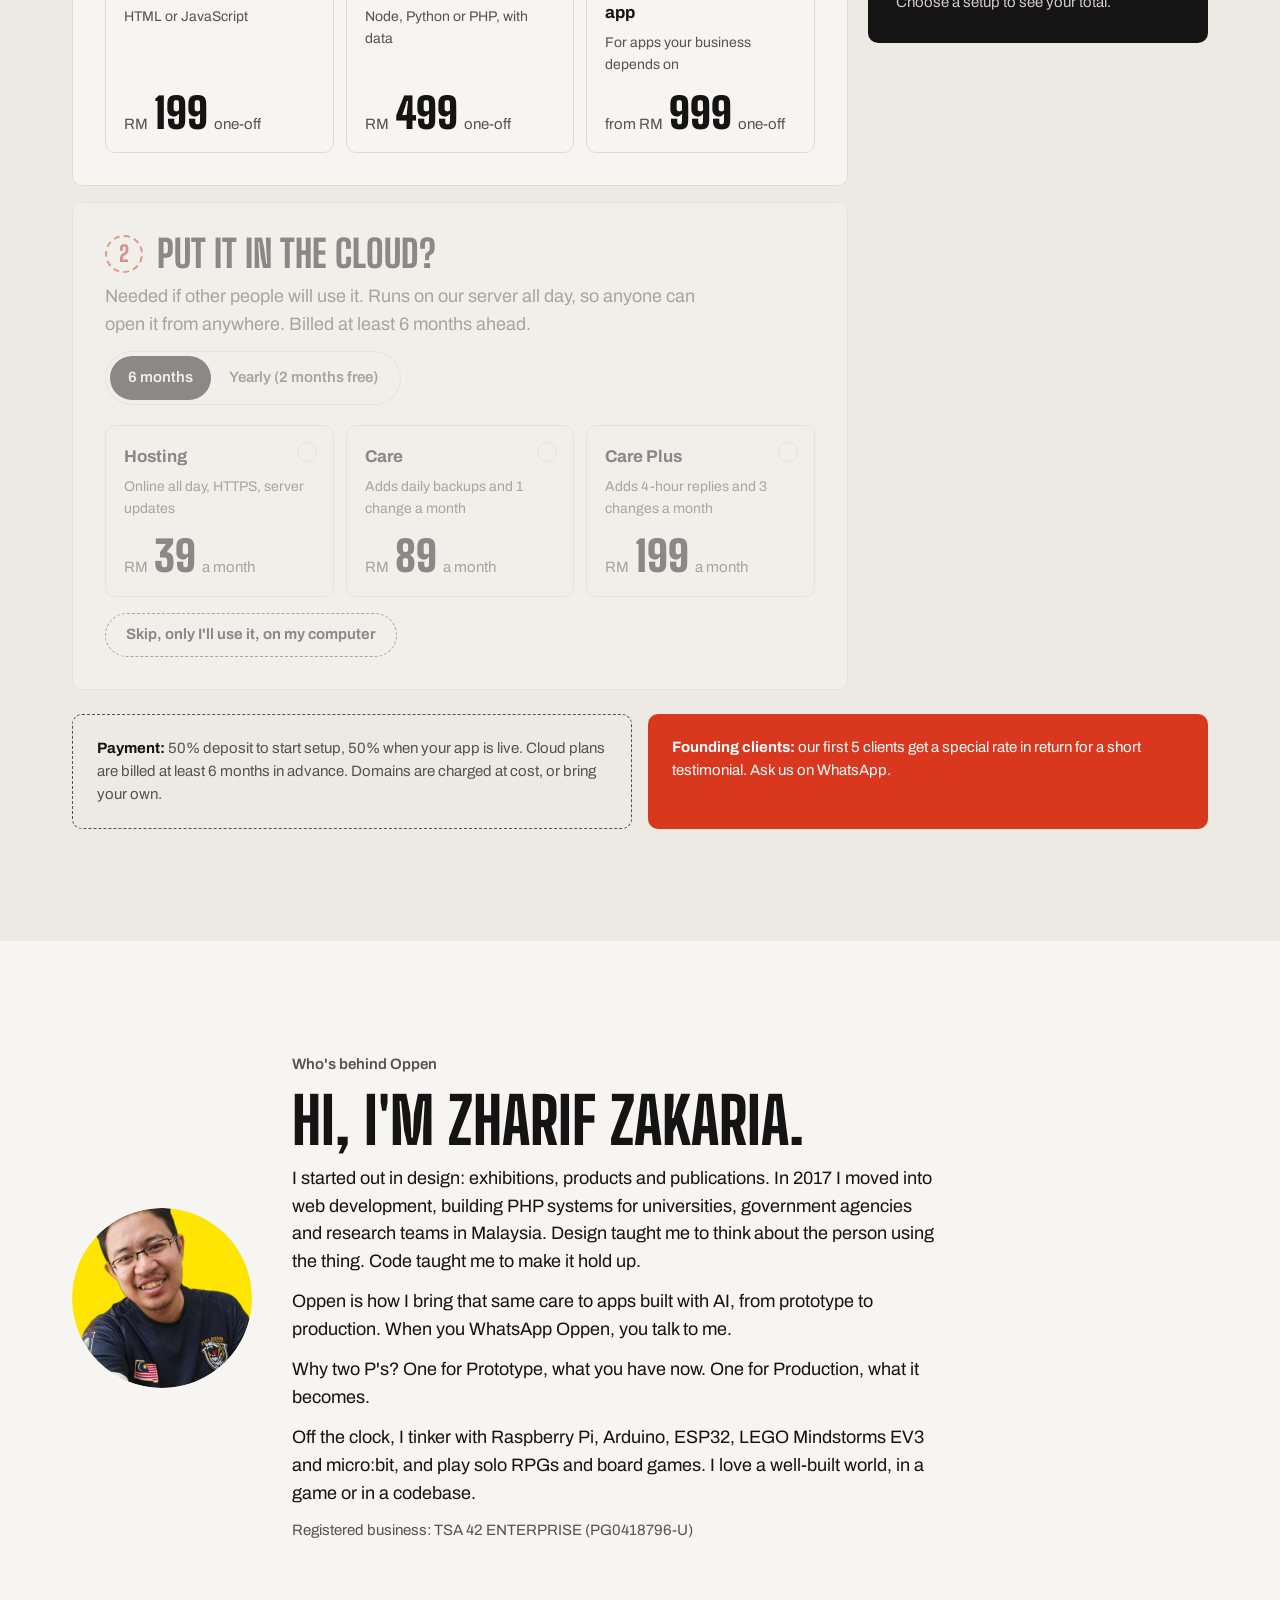
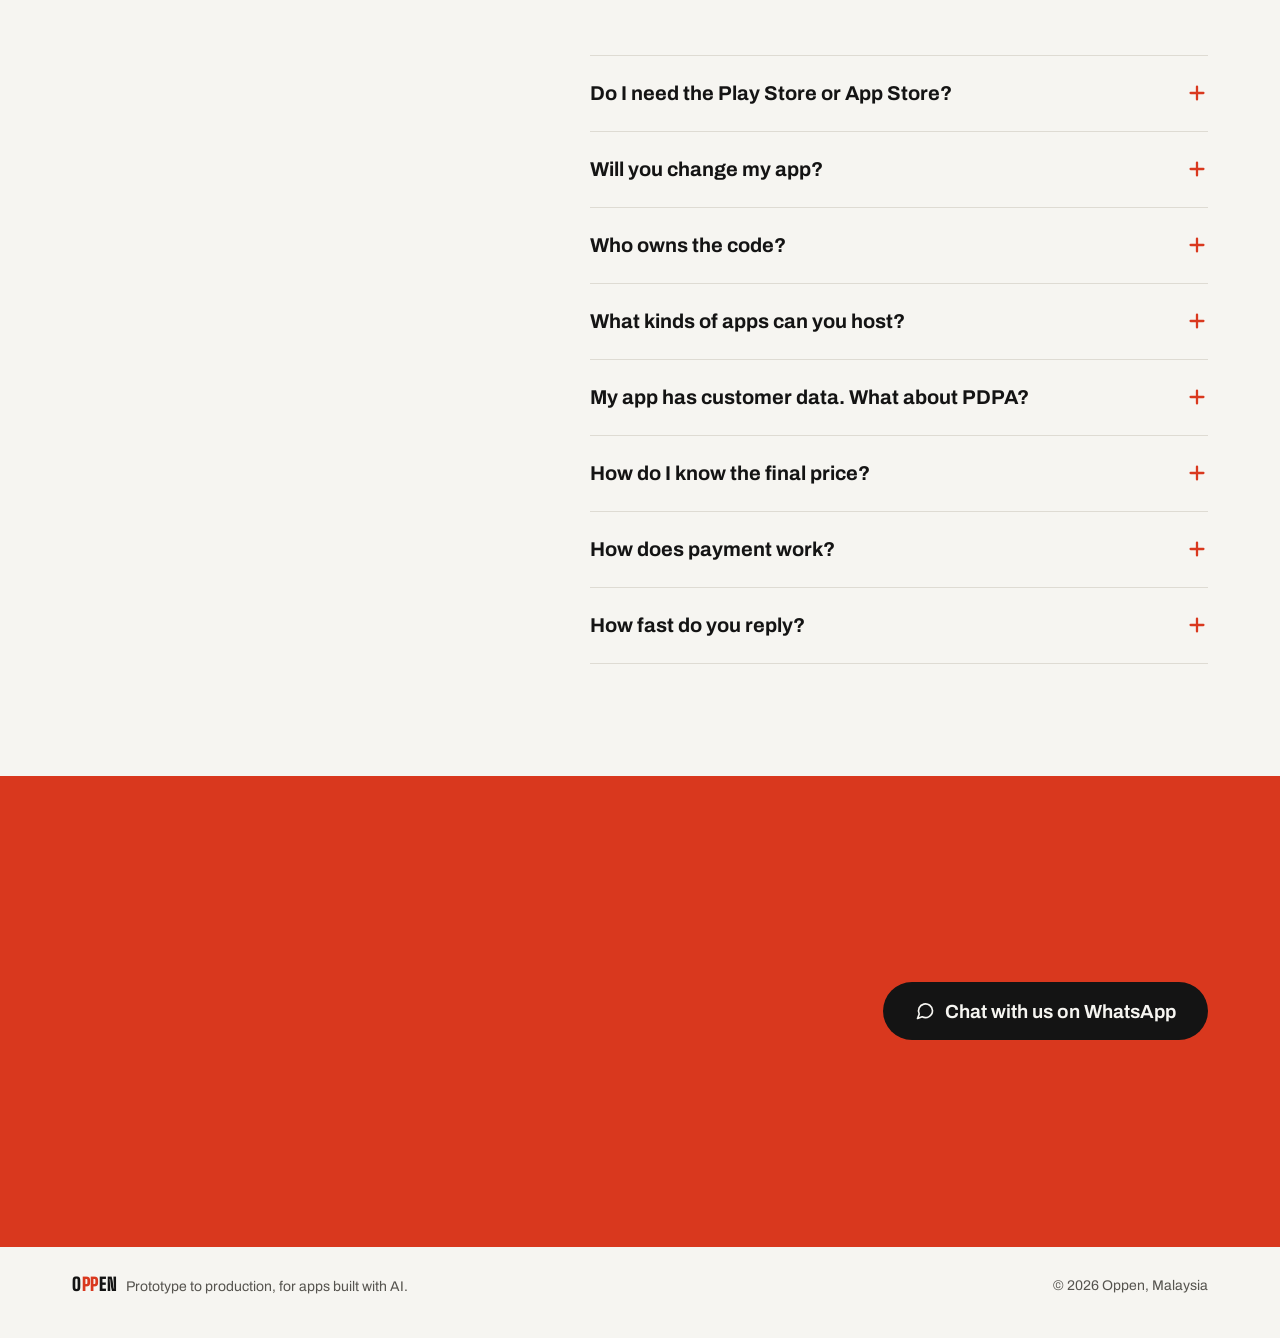
==== commit 9d4a6ada: "Turn case studies into a carousel and list all three projects Case studies now sit in one scroll-sna" ====
--- a/index.html
+++ b/index.html
@@ -105,11 +105,20 @@
 
 <section id="work" aria-labelledby="case-title">
 <div class="wrap">
+<div class="cases-head">
+<h2 id="case-title" class="display" data-i18n="navWork">Case studies</h2>
+<div class="cases-nav">
+<button type="button" class="btn btn-line" data-case="-1" aria-label="Previous case study" data-i18n-aria="casePrev"><svg aria-hidden="true" width="20" height="20" viewBox="0 0 24 24" fill="none" stroke="currentColor" stroke-width="2.5" stroke-linecap="round" stroke-linejoin="round"><path d="M15 5l-7 7 7 7"/></svg></button>
+<span class="cases-count" aria-live="polite"><b data-case-now>1</b> / 3</span>
+<button type="button" class="btn btn-line" data-case="1" aria-label="Next case study" data-i18n-aria="caseNext"><svg aria-hidden="true" width="20" height="20" viewBox="0 0 24 24" fill="none" stroke="currentColor" stroke-width="2.5" stroke-linecap="round" stroke-linejoin="round"><path d="M9 5l7 7-7 7"/></svg></button>
+</div>
+</div>
+<div class="cases" tabindex="0">
 <article class="case">
 <div class="case-intro">
 <div class="stack">
 <p class="label" data-i18n="c1Label">Case study: Pharmacy skills platform</p>
-<h2 id="case-title" class="display" data-i18n="c1Title">Five prototypes. One platform for 200 students.</h2>
+<h3 class="display" data-i18n="c1Title">Five prototypes. One platform for 200 students.</h3>
 <p class="lead" data-i18n="c1Lead">The School of Pharmaceutical Sciences at <strong class="client">Universiti Sains Malaysia (USM)</strong> wanted pharmacy students to practise clinical skills through guided case studies. The lecturer had already built each learning module as its own prototype. They worked, but they lived apart.</p>
 </div>
 <div class="zoom"><img src="case-pharmacy.webp" width="1600" height="1000" loading="lazy" alt="Student views of the PharmCare Skills platform: dashboard, learning modules and step-by-step case studies" aria-label="Student views of the PharmCare Skills platform: dashboard, learning modules and step-by-step case studies" data-i18n-aria="c1Shot"></div>
@@ -189,6 +198,12 @@
 </div>
 </div>
 </article>
+</div>
+<nav class="cases-tabs" aria-label="Case studies" data-i18n-aria="navWork">
+<button type="button" data-case-go="0"><span>01</span>USM</button>
+<button type="button" data-case-go="1"><span>02</span>MROS</button>
+<button type="button" data-case-go="2"><span>03</span>Akademi Foto Lestari</button>
+</nav>
 </div>
 </section>
 
--- a/style.css
+++ b/style.css
@@ -156,7 +156,22 @@
 
 /* Case studies */
 .case .display{font-size:clamp(36px,4.2vw,56px)}
-.case + .case{margin-top:clamp(72px,9vw,112px);padding-top:clamp(72px,9vw,112px);border-top:1px solid var(--line)}
+.cases-head{display:flex;flex-wrap:wrap;align-items:end;justify-content:space-between;gap:20px;margin-bottom:clamp(32px,5vw,56px)}
+.cases-head .display{font-size:clamp(40px,5vw,64px)}
+.cases-nav{display:flex;align-items:center;gap:14px}
+.cases-nav .btn{width:52px;padding:0}
+.cases-nav .btn:disabled{opacity:.3;pointer-events:none}
+.cases-count{min-width:3.5em;text-align:center;font-weight:650;font-variant-numeric:tabular-nums}
+/* Native scroll-snap carousel: swipe, trackpad and arrow keys work without JS; JS only drives the buttons and counter */
+.cases{display:grid;grid-auto-flow:column;grid-auto-columns:100%;gap:32px;align-items:start;overflow-x:auto;scroll-snap-type:x mandatory;scroll-behavior:smooth;overscroll-behavior-x:contain;scrollbar-width:none}
+.cases::-webkit-scrollbar{display:none}
+.cases:focus-visible{outline:2px solid var(--blue);outline-offset:6px}
+.cases-tabs{display:grid;grid-template-columns:repeat(3,minmax(0,1fr));gap:16px;margin-top:clamp(48px,6vw,72px)}
+.cases-tabs button{display:flex;flex-direction:column;align-items:flex-start;gap:6px;min-height:44px;padding:14px 0 0;border:0;border-top:2px solid var(--line);background:none;color:var(--muted);font:inherit;font-weight:650;text-align:left;cursor:pointer;transition:color .15s,border-color .15s}
+.cases-tabs span{font-family:var(--head);font-weight:800;font-size:28px;line-height:1}
+.cases-tabs button:hover{color:var(--ink);border-top-color:var(--ink)}
+.cases-tabs button[aria-current="true"]{color:var(--ink);border-top:6px solid var(--green);padding-top:10px}
+.case{scroll-snap-align:start;min-width:0}
 .case-intro{display:grid;grid-template-columns:minmax(0,1fr) minmax(0,1fr);gap:clamp(32px,5vw,64px);align-items:center}
 /* Zoom at cursor: JS sets --zx/--zy to the pointer position in % */
 .zoom{overflow:hidden;border-radius:10px;border:1px solid var(--line)}
@@ -292,6 +307,6 @@
   .wopts{grid-template-columns:1fr}
 }
 @media (prefers-reduced-motion:reduce){
-  html{scroll-behavior:auto}
+  html,.cases{scroll-behavior:auto}
   *,*::before,*::after{animation:none!important;transition:none!important}
 }
